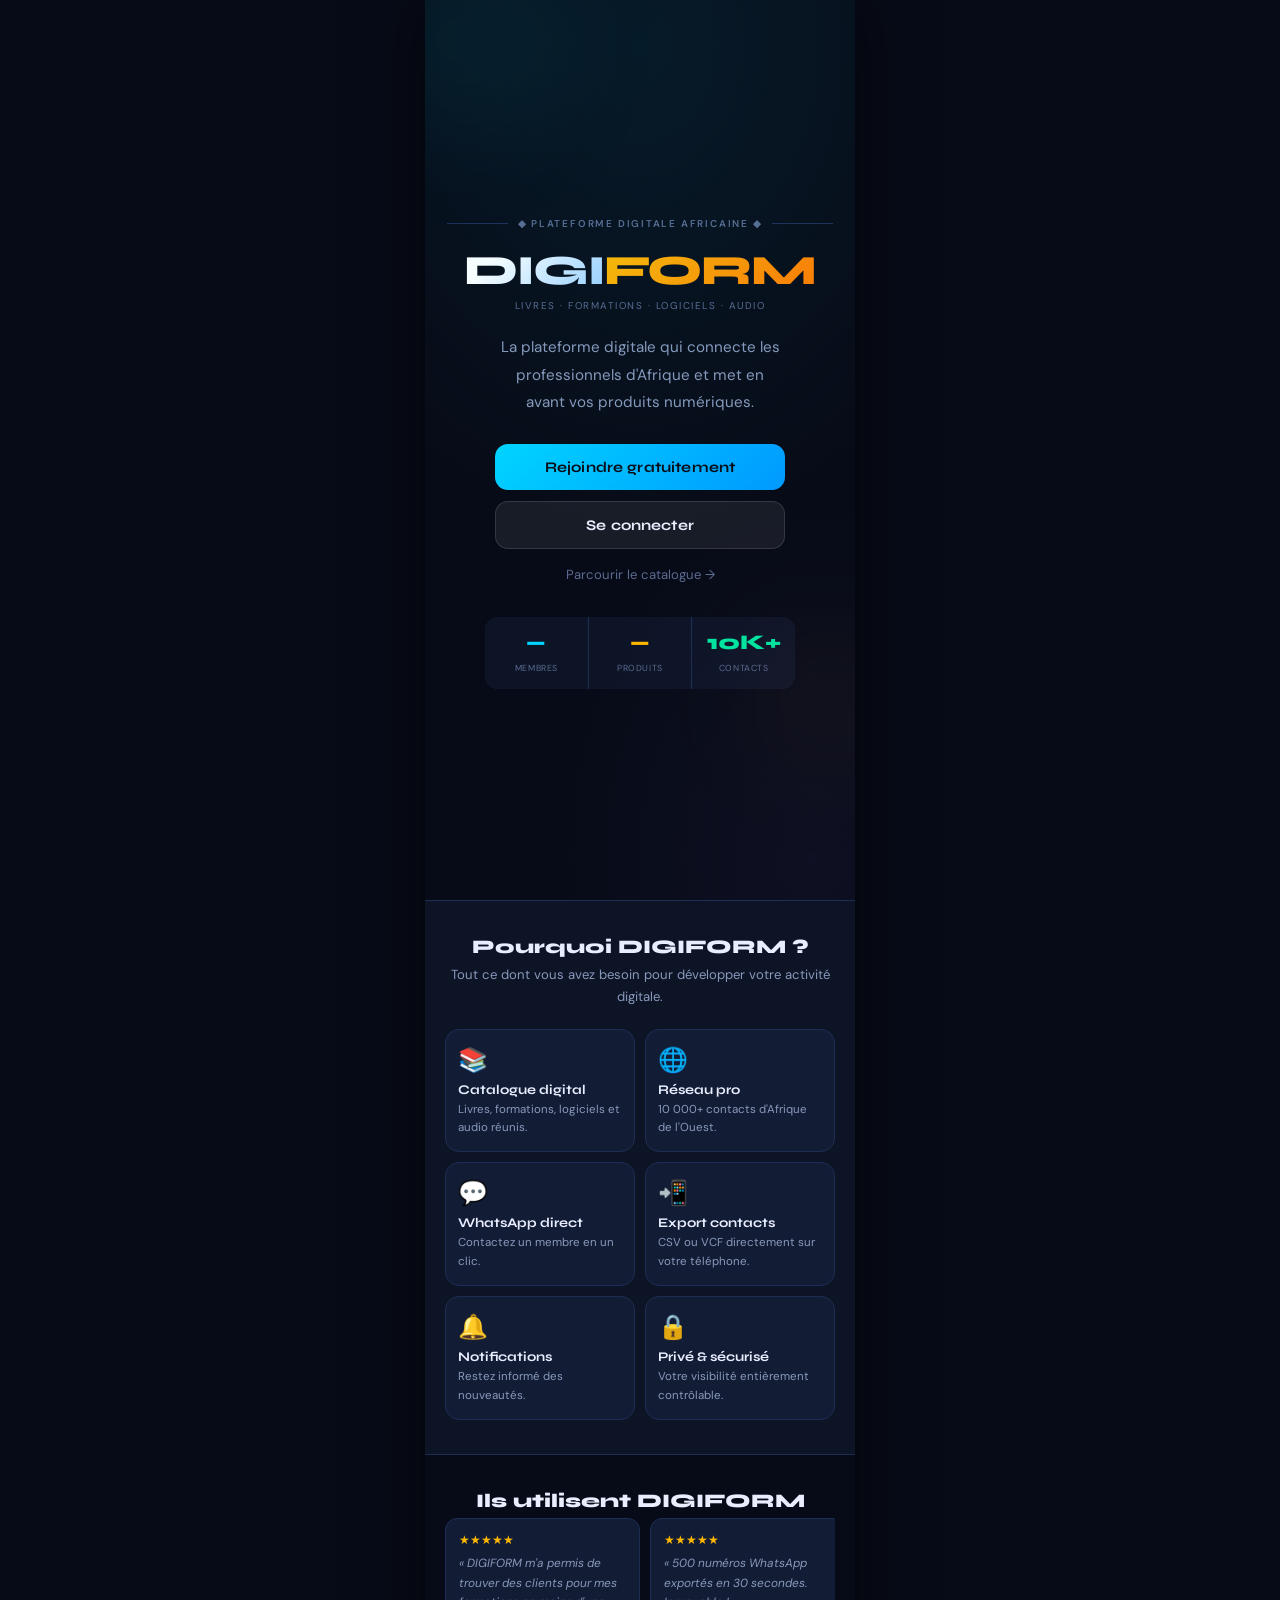
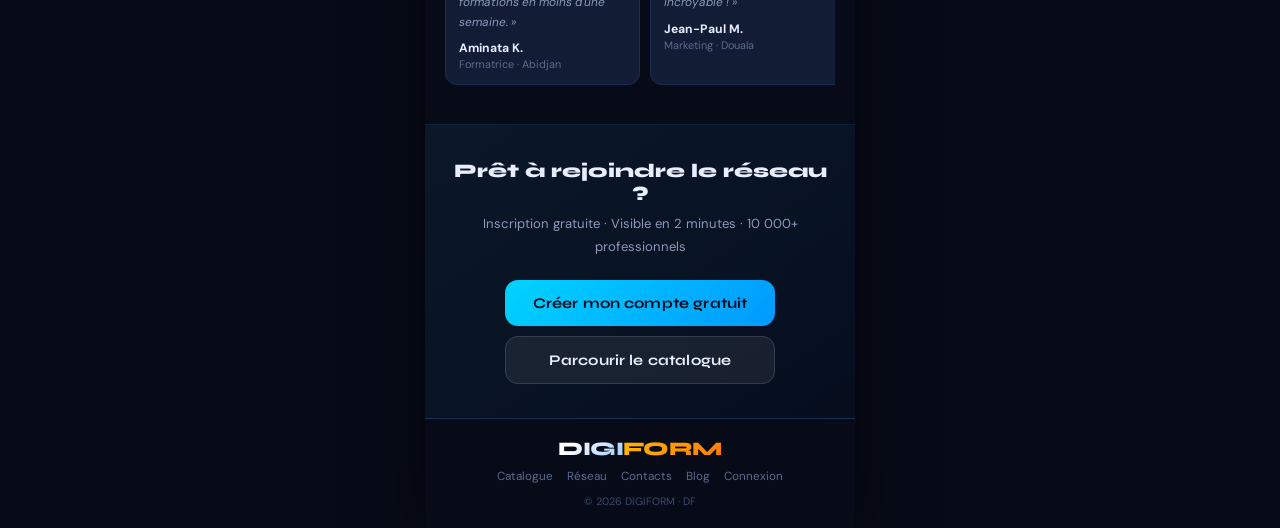
==== index.html @ 3b99fa17 "Update index.html" ====
<!DOCTYPE html>
<html lang="fr">
<head>
<meta charset="UTF-8"/>
<meta name="viewport" content="width=device-width,initial-scale=1,maximum-scale=1,user-scalable=no"/>
<title>DIGIFORM · Plateforme Digitale</title>
<link href="https://fonts.googleapis.com/css2?family=Syne:wght@700;800&family=DM+Sans:wght@400;500;600&display=swap" rel="stylesheet"/>
<style>
*,*::before,*::after{box-sizing:border-box;margin:0;padding:0;}
:root{
  --bg:#070B17;--s1:#0D1426;--s2:#131C35;--s3:#182035;--s4:#1E2D55;
  --cyan:#00D4FF;--c2:#0099FF;--gold:#FFB800;--g2:#FF7A00;
  --green:#00E5A0;--red:#FF5050;
  --tx:#E8EEFF;--t2:#8899BB;--t3:#5B6A90;--t4:#3A4A6E;
}
html{font-size:16px;-webkit-text-size-adjust:100%;}
body{
  background:var(--bg);color:var(--tx);
  font-family:'DM Sans',sans-serif;
  min-height:100vh;overflow-x:hidden;
  max-width:430px;margin:0 auto;
}
@keyframes rise{from{opacity:0;transform:translateY(12px);}to{opacity:1;transform:none;}}
@keyframes float{0%,100%{transform:translateY(0);}50%{transform:translateY(-7px);}}
@keyframes spin{to{transform:rotate(360deg);}}
@keyframes shimmer{from{background-position:-200%;}to{background-position:200%;}}

/* ══ LOGO — approche finale : font-size petit fixe, letter-spacing serré ══ */
.logo-wrap{
  display:flex;align-items:center;gap:0;
  line-height:1;
}
/* Taille qui rentre sur TOUT écran mobile min 320px
   DIGIFORM en Syne 800 à 2.6rem sur 360px = ~42px
   Largeur estimée: 8 chars * 42px * 0.72 = ~242px → rentre dans 320px */
.logo-digi{
  font-family:'Syne',sans-serif;font-weight:800;
  font-size:2.6rem;letter-spacing:-.03em;line-height:1;
  background:linear-gradient(135deg,#fff 20%,#9DCFFF 100%);
  -webkit-background-clip:text;-webkit-text-fill-color:transparent;background-clip:text;
}
.logo-form{
  font-family:'Syne',sans-serif;font-weight:800;
  font-size:2.6rem;letter-spacing:-.03em;line-height:1;
  background:linear-gradient(135deg,var(--gold),var(--g2));
  -webkit-background-clip:text;-webkit-text-fill-color:transparent;background-clip:text;
}
/* Même logo petit pour header */
.logo-sm .logo-digi,.logo-sm .logo-form{font-size:1.35rem;}

/* ══ HERO ══ */
.hero{
  min-height:100vh;
  display:flex;flex-direction:column;
  align-items:center;justify-content:center;
  padding:44px 22px 38px;
  text-align:center;position:relative;overflow:hidden;
}
.hero::before{
  content:'';position:absolute;inset:0;pointer-events:none;
  background:radial-gradient(ellipse 90% 55% at 50% 5%,rgba(0,212,255,.08),transparent),
             radial-gradient(ellipse 60% 40% at 90% 95%,rgba(155,109,255,.05),transparent);
}
.orb{position:absolute;border-radius:50%;filter:blur(55px);pointer-events:none;}

/* TAG */
.hero-tag{
  display:flex;align-items:center;gap:10px;width:100%;
  font-size:.62rem;letter-spacing:.18em;color:var(--t3);font-weight:600;
  text-transform:uppercase;margin-bottom:20px;
}
.hero-tag::before,.hero-tag::after{content:'';flex:1;height:1px;background:var(--s4);}

/* LOGO CONTAINER — contraint pour ne jamais déborder */
.logo-container{
  display:flex;flex-direction:column;align-items:center;
  margin-bottom:8px;
  /* Pas de overflow:hidden ici pour que le gradient text marche */
}

/* SUB */
.logo-sub{
  font-size:.62rem;color:var(--t3);letter-spacing:.15em;
  margin-bottom:22px;text-transform:uppercase;
}

/* DESC */
.hero-desc{
  font-size:.95rem;color:var(--t2);
  line-height:1.8;max-width:290px;margin:0 auto 28px;
}

/* ══ BOUTONS ══ */
.hero-btns{
  display:flex;flex-direction:column;gap:11px;
  width:100%;max-width:290px;
}
.btn{
  display:block;width:100%;
  padding:14px 18px;border-radius:13px;
  font-family:'Syne',sans-serif;font-weight:700;
  font-size:.92rem;letter-spacing:.01em;
  border:none;cursor:pointer;text-decoration:none;
  transition:all .22s;text-align:center;
  overflow:hidden;white-space:nowrap;text-overflow:ellipsis;
}
.btn:hover{transform:translateY(-2px);}
.btn:active{transform:scale(.97);}
.btn-cy{background:linear-gradient(135deg,var(--cyan),var(--c2));color:#070B17;}
.btn-cy:hover{box-shadow:0 8px 24px rgba(0,212,255,.4);}
.btn-ghost{background:rgba(255,255,255,.07);color:var(--tx);border:1px solid rgba(255,255,255,.12);}
.btn-ghost:hover{background:rgba(255,255,255,.12);}
.btn-lnk{
  background:none;border:none;color:var(--t3);
  font-size:.82rem;cursor:pointer;
  font-family:'DM Sans',sans-serif;
  text-decoration:none;display:block;text-align:center;
  padding:6px 0;
}
.btn-lnk:hover{color:var(--cyan);}

/* ══ STATS ══ */
.stats{
  display:grid;grid-template-columns:repeat(3,1fr);
  gap:1px;background:var(--s4);border-radius:14px;overflow:hidden;
  margin-top:28px;width:100%;max-width:310px;
}
.sc{background:var(--s1);padding:13px 6px;text-align:center;}
.sn{font-family:'Syne',sans-serif;font-size:1.3rem;font-weight:800;display:block;}
.sl{font-size:.55rem;color:var(--t3);margin-top:3px;text-transform:uppercase;letter-spacing:.07em;}

/* ══ SECTION ══ */
.section{padding:34px 20px;}
.sec-alt{background:var(--s1);border-top:1px solid var(--s4);border-bottom:1px solid var(--s4);}
.sec-title{
  font-family:'Syne',sans-serif;
  font-size:1.2rem;font-weight:800;
  margin-bottom:6px;text-align:center;
}
.sec-sub{font-size:.82rem;color:var(--t2);text-align:center;line-height:1.7;margin-bottom:20px;}

/* FEATURES */
.feat-grid{display:grid;grid-template-columns:1fr 1fr;gap:10px;}
.feat{background:var(--s2);border:1px solid var(--s4);border-radius:14px;padding:14px 12px;transition:all .22s;}
.feat:hover{border-color:rgba(0,212,255,.22);transform:translateY(-2px);}
.feat-ico{font-size:1.5rem;margin-bottom:7px;display:block;}
.feat-title{font-family:'Syne',sans-serif;font-size:.83rem;font-weight:700;margin-bottom:3px;}
.feat-desc{font-size:.72rem;color:var(--t2);line-height:1.6;}

/* TESTIMONIALS */
.testi-scroll{display:flex;gap:10px;overflow-x:auto;padding-bottom:5px;-webkit-overflow-scrolling:touch;}
.testi-scroll::-webkit-scrollbar{height:0;}
.tcard{flex-shrink:0;width:195px;background:var(--s2);border:1px solid var(--s4);border-radius:12px;padding:13px;}
.tcard-stars{color:var(--gold);font-size:.78rem;margin-bottom:6px;}
.tcard-text{font-size:.74rem;color:var(--t2);line-height:1.65;margin-bottom:8px;font-style:italic;}
.tcard-name{font-size:.76rem;font-weight:700;}
.tcard-job{font-size:.68rem;color:var(--t3);margin-top:1px;}

/* CTA */
.cta-section{padding:34px 20px;text-align:center;background:linear-gradient(145deg,#0A1828,#060E1E);border-top:1px solid rgba(0,212,255,.1);}
.cta-btns{display:flex;flex-direction:column;gap:10px;max-width:270px;margin:0 auto;}

/* FOOTER */
footer{padding:20px;background:var(--bg);border-top:1px solid var(--s4);text-align:center;}
.foot-links{display:flex;gap:14px;justify-content:center;flex-wrap:wrap;margin:10px 0;}
.foot-links a{font-size:.73rem;color:var(--t3);text-decoration:none;}
.foot-links a:hover{color:var(--cyan);}
.foot-copy{font-size:.67rem;color:var(--t4);}

@media(min-width:430px){body{box-shadow:0 0 60px rgba(0,0,0,.6);}}
</style>
</head>
<body>

<section class="hero">
  <div class="orb" style="width:200px;height:200px;background:rgba(0,212,255,.06);top:-60px;left:-60px;animation:float 5s ease-in-out infinite;"></div>
  <div class="orb" style="width:150px;height:150px;background:rgba(255,184,0,.04);bottom:120px;right:-50px;animation:float 6.5s ease-in-out infinite;animation-delay:1.2s;"></div>

  <div class="hero-tag">&#9670; Plateforme Digitale Africaine &#9670;</div>

  <!-- LOGO : taille fixe 2.6rem = safe sur tout mobile -->
  <div class="logo-container">
    <div class="logo-wrap">
      <span class="logo-digi">DIGI</span><span class="logo-form">FORM</span>
    </div>
  </div>
  <div class="logo-sub">Livres &middot; Formations &middot; Logiciels &middot; Audio</div>

  <p class="hero-desc">La plateforme digitale qui connecte les professionnels d'Afrique et met en avant vos produits num&eacute;riques.</p>

  <div class="hero-btns" id="hero-btns">
    <!-- filled by JS -->
  </div>

  <div class="stats">
    <div class="sc"><span class="sn" id="sm" style="color:var(--cyan);">—</span><span class="sl">Membres</span></div>
    <div class="sc"><span class="sn" id="sp" style="color:var(--gold);">—</span><span class="sl">Produits</span></div>
    <div class="sc"><span class="sn" style="color:var(--green);">10K+</span><span class="sl">Contacts</span></div>
  </div>
</section>

<!-- FEATURES -->
<section class="section sec-alt">
  <div class="sec-title">Pourquoi DIGIFORM ?</div>
  <div class="sec-sub">Tout ce dont vous avez besoin pour d&eacute;velopper votre activit&eacute; digitale.</div>
  <div class="feat-grid">
    <div class="feat"><span class="feat-ico">&#128218;</span><div class="feat-title">Catalogue digital</div><div class="feat-desc">Livres, formations, logiciels et audio r&eacute;unis.</div></div>
    <div class="feat"><span class="feat-ico">&#127760;</span><div class="feat-title">R&eacute;seau pro</div><div class="feat-desc">10 000+ contacts d'Afrique de l'Ouest.</div></div>
    <div class="feat"><span class="feat-ico">&#128172;</span><div class="feat-title">WhatsApp direct</div><div class="feat-desc">Contactez un membre en un clic.</div></div>
    <div class="feat"><span class="feat-ico">&#128242;</span><div class="feat-title">Export contacts</div><div class="feat-desc">CSV ou VCF directement sur votre t&eacute;l&eacute;phone.</div></div>
    <div class="feat"><span class="feat-ico">&#128276;</span><div class="feat-title">Notifications</div><div class="feat-desc">Restez inform&eacute; des nouveaut&eacute;s.</div></div>
    <div class="feat"><span class="feat-ico">&#128274;</span><div class="feat-title">Priv&eacute; &amp; s&eacute;curis&eacute;</div><div class="feat-desc">Votre visibilit&eacute; enti&egrave;rement contr&ocirc;lable.</div></div>
  </div>
</section>

<!-- TESTIMONIALS -->
<section class="section">
  <div class="sec-title">Ils utilisent DIGIFORM</div>
  <div class="testi-scroll">
    <div class="tcard"><div class="tcard-stars">&#9733;&#9733;&#9733;&#9733;&#9733;</div><div class="tcard-text">&#171;&nbsp;DIGIFORM m'a permis de trouver des clients pour mes formations en moins d'une semaine.&nbsp;&#187;</div><div class="tcard-name">Aminata K.</div><div class="tcard-job">Formatrice &middot; Abidjan</div></div>
    <div class="tcard"><div class="tcard-stars">&#9733;&#9733;&#9733;&#9733;&#9733;</div><div class="tcard-text">&#171;&nbsp;500 num&eacute;ros WhatsApp export&eacute;s en 30 secondes. Incroyable !&nbsp;&#187;</div><div class="tcard-name">Jean-Paul M.</div><div class="tcard-job">Marketing &middot; Douala</div></div>
    <div class="tcard"><div class="tcard-stars">&#9733;&#9733;&#9733;&#9733;&#9734;</div><div class="tcard-text">&#171;&nbsp;Interface propre et rapide. Le catalogue de livres est excellent.&nbsp;&#187;</div><div class="tcard-name">Fatou D.</div><div class="tcard-job">Entrepreneuriat &middot; Dakar</div></div>
    <div class="tcard"><div class="tcard-stars">&#9733;&#9733;&#9733;&#9733;&#9733;</div><div class="tcard-text">&#171;&nbsp;J'ai vendu mon logiciel &agrave; 3 clients gr&acirc;ce aux membres du r&eacute;seau.&nbsp;&#187;</div><div class="tcard-name">Kofi A.</div><div class="tcard-job">D&eacute;veloppeur &middot; Cotonou</div></div>
  </div>
</section>

<!-- CTA -->
<section class="cta-section">
  <div class="sec-title" style="margin-bottom:8px;">Pr&ecirc;t &agrave; rejoindre le r&eacute;seau ?</div>
  <p style="font-size:.82rem;color:var(--t2);margin-bottom:22px;line-height:1.7;">Inscription gratuite &middot; Visible en 2 minutes &middot; 10 000+ professionnels</p>
  <div class="cta-btns">
    <a href="auth.html?mode=register" class="btn btn-cy">Cr&eacute;er mon compte gratuit</a>
    <a href="dashboard.html" class="btn btn-ghost">Parcourir le catalogue</a>
  </div>
</section>

<!-- FOOTER -->
<footer>
  <div class="logo-wrap" style="justify-content:center;margin-bottom:4px;">
    <span class="logo-digi" style="font-size:1.2rem;">DIGI</span><span class="logo-form" style="font-size:1.2rem;">FORM</span>
  </div>
  <div class="foot-links">
    <a href="dashboard.html">Catalogue</a>
    <a href="network.html">R&eacute;seau</a>
    <a href="contacts.html">Contacts</a>
    <a href="blog.html">Blog</a>
    <a href="auth.html">Connexion</a>
  </div>
  <div class="foot-copy">&copy; 2026 DIGIFORM &middot; DF</div>
</footer>

<script>
const SB='https://rxhjuetoxyjrairroycb.supabase.co';
const ANON='eyJhbGciOiJIUzI1NiIsInR5cCI6IkpXVCJ9.eyJpc3MiOiJzdXBhYmFzZSIsInJlZiI6InJ4aGp1ZXRveHlqcmFpcnJveWNiIiwicm9sZSI6ImFub24iLCJpYXQiOjE3NzYwOTkxMjksImV4cCI6MjA5MTY3NTEyOX0.FTk6DNeI2FSsY6Eg1mKC64lj1-aS9fzTyzTlQbuGn-Q';
function getSess(){try{return JSON.parse(localStorage.getItem('dg_sess')||'null');}catch{return null;}}
const sess=getSess();
const el=document.getElementById('hero-btns');
if(sess){
  el.innerHTML=`<a href="dashboard.html" class="btn btn-cy">Acc&eacute;der &agrave; mon espace</a><a href="network.html" class="btn btn-ghost">Voir le r&eacute;seau</a>`;
}else{
  el.innerHTML=`<a href="auth.html?mode=register" class="btn btn-cy">Rejoindre gratuitement</a><a href="auth.html?mode=login" class="btn btn-ghost">Se connecter</a><a href="dashboard.html" class="btn-lnk">Parcourir le catalogue &#8594;</a>`;
}
async function loadStats(){
  try{
    const h={apikey:ANON,Authorization:`Bearer ${ANON}`};
    const [r1,r2]=await Promise.all([fetch(`${SB}/rest/v1/profiles?select=id`,{headers:h}),fetch(`${SB}/rest/v1/products?select=id`,{headers:h})]);
    const m=await r1.json(),p=await r2.json();
    if(Array.isArray(m))document.getElementById('sm').textContent=m.length?m.length+'+':'0';
    if(Array.isArray(p))document.getElementById('sp').textContent=p.length?p.length+'+':'0';
  }catch{}
}
loadStats();
</script>
</body>
</html>
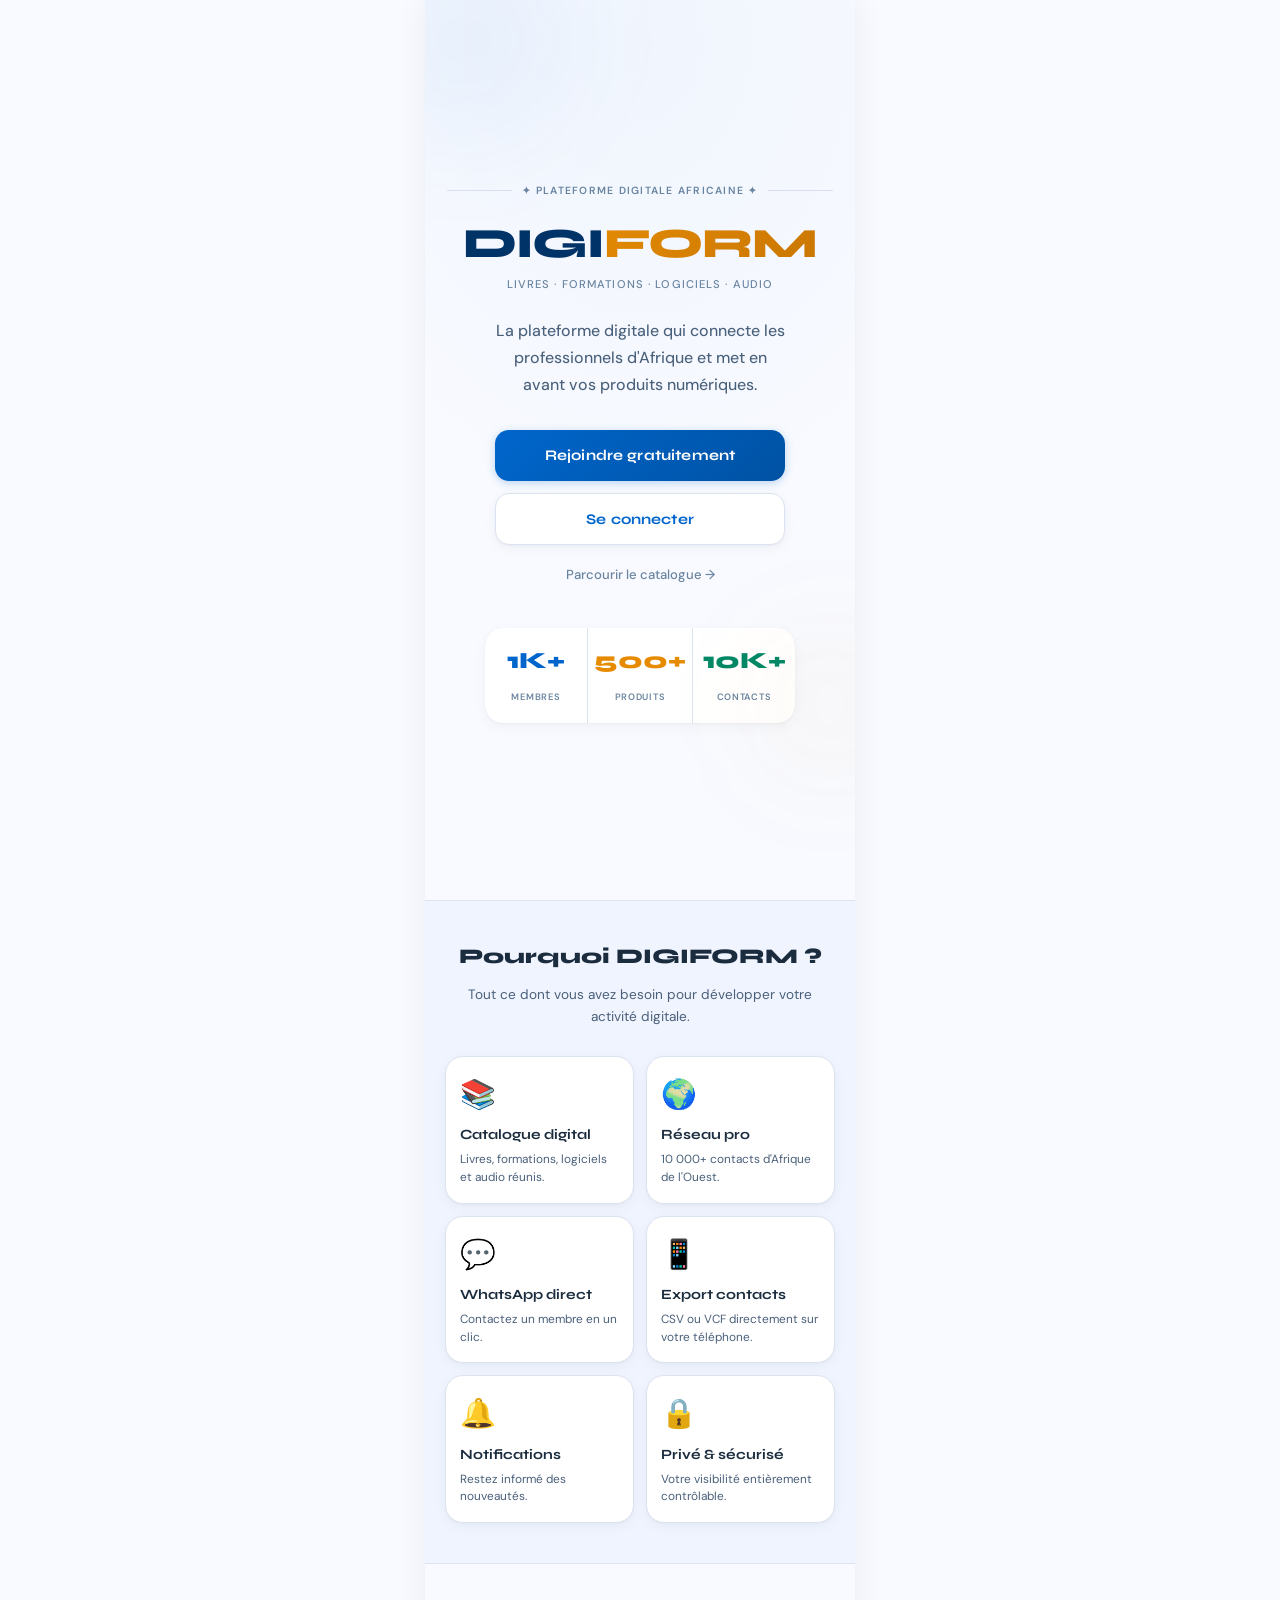
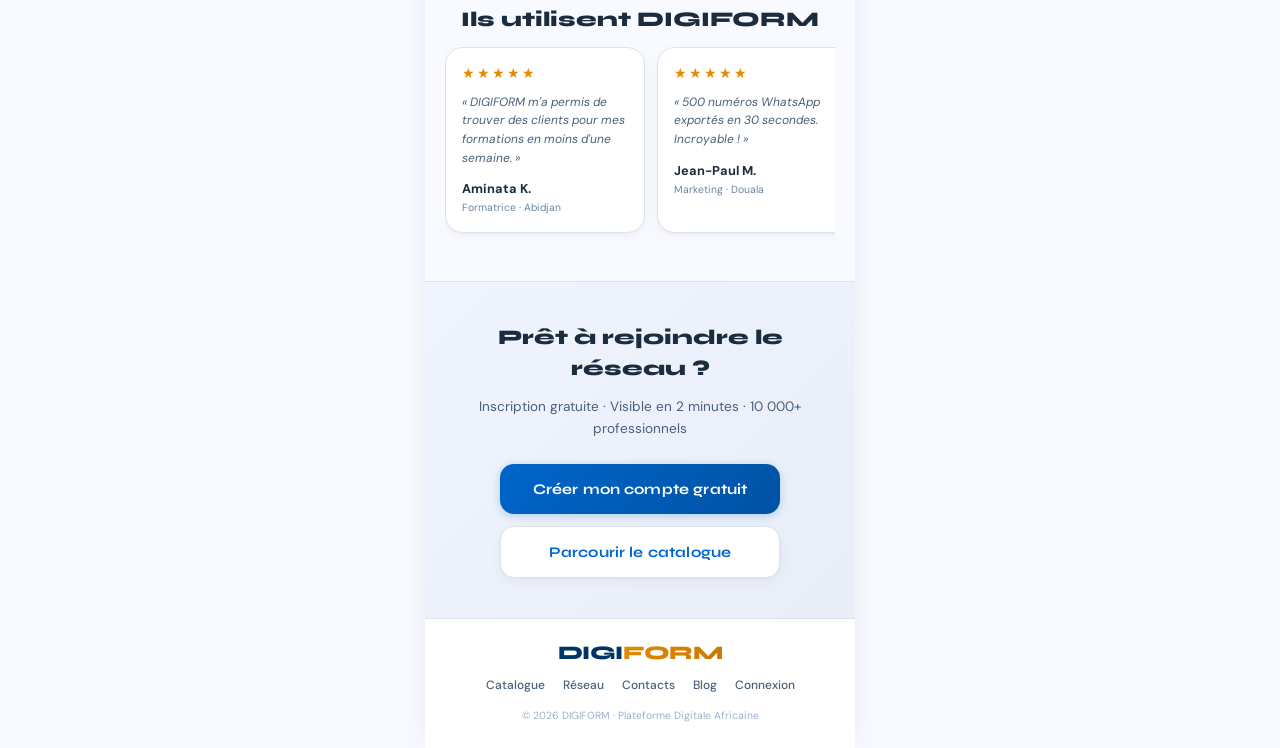
==== commit a4d545b3: "Update index.html" ====
--- a/index.html
+++ b/index.html
@@ -3,213 +3,474 @@
 <head>
 <meta charset="UTF-8"/>
 <meta name="viewport" content="width=device-width,initial-scale=1,maximum-scale=1,user-scalable=no"/>
-<title>DIGIFORM · Plateforme Digitale</title>
+<title>DIGIFORM · Plateforme Digitale Africaine</title>
 <link href="https://fonts.googleapis.com/css2?family=Syne:wght@700;800&family=DM+Sans:wght@400;500;600&display=swap" rel="stylesheet"/>
 <style>
 *,*::before,*::after{box-sizing:border-box;margin:0;padding:0;}
+
+/* ========== THEME CLAIR PROFESSIONNEL ========== */
 :root{
-  --bg:#070B17;--s1:#0D1426;--s2:#131C35;--s3:#182035;--s4:#1E2D55;
-  --cyan:#00D4FF;--c2:#0099FF;--gold:#FFB800;--g2:#FF7A00;
-  --green:#00E5A0;--red:#FF5050;
-  --tx:#E8EEFF;--t2:#8899BB;--t3:#5B6A90;--t4:#3A4A6E;
-}
+  --bg:#F8FAFF;
+  --surface:#FFFFFF;
+  --surface2:#F0F4FE;
+  --surface3:#E8EDF8;
+  --border:#DCE3F0;
+  --cyan:#0066CC;
+  --c2:#0052A3;
+  --gold:#E68A00;
+  --g2:#CC7700;
+  --green:#008866;
+  --red:#D93838;
+  --tx:#1A2C3E;
+  --t2:#4A607A;
+  --t3:#6B85A0;
+  --t4:#9AB0C8;
+  --shadow:0 4px 14px rgba(0,0,0,0.04),0 1px 3px rgba(0,0,0,0.03);
+  --shadow-hover:0 12px 24px rgba(0,0,0,0.08);
+}
+
 html{font-size:16px;-webkit-text-size-adjust:100%;}
 body{
-  background:var(--bg);color:var(--tx);
+  background:var(--bg);
+  color:var(--tx);
   font-family:'DM Sans',sans-serif;
-  min-height:100vh;overflow-x:hidden;
-  max-width:430px;margin:0 auto;
-}
+  min-height:100vh;
+  overflow-x:hidden;
+  max-width:430px;
+  margin:0 auto;
+  line-height:1.5;
+}
+
 @keyframes rise{from{opacity:0;transform:translateY(12px);}to{opacity:1;transform:none;}}
 @keyframes float{0%,100%{transform:translateY(0);}50%{transform:translateY(-7px);}}
 @keyframes spin{to{transform:rotate(360deg);}}
 @keyframes shimmer{from{background-position:-200%;}to{background-position:200%;}}
 
-/* ══ LOGO — approche finale : font-size petit fixe, letter-spacing serré ══ */
+/* ========== LOGO ========== */
 .logo-wrap{
-  display:flex;align-items:center;gap:0;
+  display:flex;
+  align-items:center;
+  gap:0;
   line-height:1;
 }
-/* Taille qui rentre sur TOUT écran mobile min 320px
-   DIGIFORM en Syne 800 à 2.6rem sur 360px = ~42px
-   Largeur estimée: 8 chars * 42px * 0.72 = ~242px → rentre dans 320px */
 .logo-digi{
-  font-family:'Syne',sans-serif;font-weight:800;
-  font-size:2.6rem;letter-spacing:-.03em;line-height:1;
-  background:linear-gradient(135deg,#fff 20%,#9DCFFF 100%);
-  -webkit-background-clip:text;-webkit-text-fill-color:transparent;background-clip:text;
+  font-family:'Syne',sans-serif;
+  font-weight:800;
+  font-size:2.6rem;
+  letter-spacing:-0.02em;
+  line-height:1;
+  color:#003366;
 }
 .logo-form{
-  font-family:'Syne',sans-serif;font-weight:800;
-  font-size:2.6rem;letter-spacing:-.03em;line-height:1;
+  font-family:'Syne',sans-serif;
+  font-weight:800;
+  font-size:2.6rem;
+  letter-spacing:-0.02em;
+  line-height:1;
   background:linear-gradient(135deg,var(--gold),var(--g2));
-  -webkit-background-clip:text;-webkit-text-fill-color:transparent;background-clip:text;
-}
-/* Même logo petit pour header */
+  -webkit-background-clip:text;
+  background-clip:text;
+  -webkit-text-fill-color:transparent;
+}
 .logo-sm .logo-digi,.logo-sm .logo-form{font-size:1.35rem;}
 
-/* ══ HERO ══ */
+/* ========== HERO ========== */
 .hero{
   min-height:100vh;
-  display:flex;flex-direction:column;
-  align-items:center;justify-content:center;
+  display:flex;
+  flex-direction:column;
+  align-items:center;
+  justify-content:center;
   padding:44px 22px 38px;
-  text-align:center;position:relative;overflow:hidden;
+  text-align:center;
+  position:relative;
+  overflow:hidden;
 }
 .hero::before{
-  content:'';position:absolute;inset:0;pointer-events:none;
-  background:radial-gradient(ellipse 90% 55% at 50% 5%,rgba(0,212,255,.08),transparent),
-             radial-gradient(ellipse 60% 40% at 90% 95%,rgba(155,109,255,.05),transparent);
-}
-.orb{position:absolute;border-radius:50%;filter:blur(55px);pointer-events:none;}
+  content:'';
+  position:absolute;
+  inset:0;
+  pointer-events:none;
+  background:radial-gradient(ellipse 90% 55% at 50% 5%,rgba(0,102,204,0.03),transparent);
+}
+.orb{
+  position:absolute;
+  border-radius:50%;
+  filter:blur(55px);
+  pointer-events:none;
+}
 
 /* TAG */
 .hero-tag{
-  display:flex;align-items:center;gap:10px;width:100%;
-  font-size:.62rem;letter-spacing:.18em;color:var(--t3);font-weight:600;
-  text-transform:uppercase;margin-bottom:20px;
-}
-.hero-tag::before,.hero-tag::after{content:'';flex:1;height:1px;background:var(--s4);}
-
-/* LOGO CONTAINER — contraint pour ne jamais déborder */
+  display:flex;
+  align-items:center;
+  gap:10px;
+  width:100%;
+  font-size:0.65rem;
+  letter-spacing:0.12em;
+  color:var(--t3);
+  font-weight:600;
+  text-transform:uppercase;
+  margin-bottom:24px;
+}
+.hero-tag::before,
+.hero-tag::after{
+  content:'';
+  flex:1;
+  height:1px;
+  background:var(--border);
+}
+
+/* LOGO CONTAINER */
 .logo-container{
-  display:flex;flex-direction:column;align-items:center;
-  margin-bottom:8px;
-  /* Pas de overflow:hidden ici pour que le gradient text marche */
+  display:flex;
+  flex-direction:column;
+  align-items:center;
+  margin-bottom:12px;
 }
 
 /* SUB */
 .logo-sub{
-  font-size:.62rem;color:var(--t3);letter-spacing:.15em;
-  margin-bottom:22px;text-transform:uppercase;
-}
-
-/* DESC */
+  font-size:0.7rem;
+  color:var(--t3);
+  letter-spacing:0.1em;
+  margin-bottom:24px;
+  text-transform:uppercase;
+  font-weight:500;
+}
+
+/* DESCRIPTION */
 .hero-desc{
-  font-size:.95rem;color:var(--t2);
-  line-height:1.8;max-width:290px;margin:0 auto 28px;
-}
-
-/* ══ BOUTONS ══ */
+  font-size:1rem;
+  color:var(--t2);
+  line-height:1.7;
+  max-width:290px;
+  margin:0 auto 32px;
+  font-weight:450;
+}
+
+/* ========== BOUTONS ========== */
 .hero-btns{
-  display:flex;flex-direction:column;gap:11px;
-  width:100%;max-width:290px;
+  display:flex;
+  flex-direction:column;
+  gap:12px;
+  width:100%;
+  max-width:290px;
 }
 .btn{
-  display:block;width:100%;
-  padding:14px 18px;border-radius:13px;
-  font-family:'Syne',sans-serif;font-weight:700;
-  font-size:.92rem;letter-spacing:.01em;
-  border:none;cursor:pointer;text-decoration:none;
-  transition:all .22s;text-align:center;
-  overflow:hidden;white-space:nowrap;text-overflow:ellipsis;
-}
-.btn:hover{transform:translateY(-2px);}
-.btn:active{transform:scale(.97);}
-.btn-cy{background:linear-gradient(135deg,var(--cyan),var(--c2));color:#070B17;}
-.btn-cy:hover{box-shadow:0 8px 24px rgba(0,212,255,.4);}
-.btn-ghost{background:rgba(255,255,255,.07);color:var(--tx);border:1px solid rgba(255,255,255,.12);}
-.btn-ghost:hover{background:rgba(255,255,255,.12);}
+  display:block;
+  width:100%;
+  padding:14px 18px;
+  border-radius:14px;
+  font-family:'Syne',sans-serif;
+  font-weight:700;
+  font-size:0.92rem;
+  letter-spacing:0.01em;
+  border:none;
+  cursor:pointer;
+  text-decoration:none;
+  transition:all 0.2s ease;
+  text-align:center;
+  white-space:nowrap;
+  text-overflow:ellipsis;
+  overflow:hidden;
+}
+.btn:hover{transform:translateY(-2px);box-shadow:var(--shadow-hover);}
+.btn:active{transform:scale(0.97);}
+.btn-cy{
+  background:linear-gradient(135deg,var(--cyan),var(--c2));
+  color:white;
+  box-shadow:0 2px 8px rgba(0,102,204,0.25);
+}
+.btn-cy:hover{box-shadow:0 8px 20px rgba(0,102,204,0.35);}
+.btn-ghost{
+  background:var(--surface);
+  color:var(--cyan);
+  border:1.5px solid var(--border);
+  box-shadow:var(--shadow);
+}
+.btn-ghost:hover{
+  background:var(--surface2);
+  border-color:var(--cyan);
+  color:var(--c2);
+}
 .btn-lnk{
-  background:none;border:none;color:var(--t3);
-  font-size:.82rem;cursor:pointer;
+  background:none;
+  border:none;
+  color:var(--t3);
+  font-size:0.82rem;
+  cursor:pointer;
   font-family:'DM Sans',sans-serif;
-  text-decoration:none;display:block;text-align:center;
-  padding:6px 0;
+  text-decoration:none;
+  display:block;
+  text-align:center;
+  padding:8px 0;
+  font-weight:500;
 }
 .btn-lnk:hover{color:var(--cyan);}
 
-/* ══ STATS ══ */
+/* ========== STATS ========== */
 .stats{
-  display:grid;grid-template-columns:repeat(3,1fr);
-  gap:1px;background:var(--s4);border-radius:14px;overflow:hidden;
-  margin-top:28px;width:100%;max-width:310px;
-}
-.sc{background:var(--s1);padding:13px 6px;text-align:center;}
-.sn{font-family:'Syne',sans-serif;font-size:1.3rem;font-weight:800;display:block;}
-.sl{font-size:.55rem;color:var(--t3);margin-top:3px;text-transform:uppercase;letter-spacing:.07em;}
-
-/* ══ SECTION ══ */
-.section{padding:34px 20px;}
-.sec-alt{background:var(--s1);border-top:1px solid var(--s4);border-bottom:1px solid var(--s4);}
+  display:grid;
+  grid-template-columns:repeat(3,1fr);
+  gap:1px;
+  background:var(--border);
+  border-radius:18px;
+  overflow:hidden;
+  margin-top:36px;
+  width:100%;
+  max-width:310px;
+  box-shadow:var(--shadow);
+}
+.sc{
+  background:var(--surface);
+  padding:16px 6px;
+  text-align:center;
+}
+.sn{
+  font-family:'Syne',sans-serif;
+  font-size:1.45rem;
+  font-weight:800;
+  display:block;
+  margin-bottom:4px;
+}
+.sl{
+  font-size:0.58rem;
+  color:var(--t3);
+  text-transform:uppercase;
+  letter-spacing:0.08em;
+  font-weight:600;
+}
+
+/* ========== SECTIONS ========== */
+.section{
+  padding:40px 20px;
+}
+.sec-alt{
+  background:var(--surface2);
+  border-top:1px solid var(--border);
+  border-bottom:1px solid var(--border);
+}
 .sec-title{
   font-family:'Syne',sans-serif;
-  font-size:1.2rem;font-weight:800;
-  margin-bottom:6px;text-align:center;
-}
-.sec-sub{font-size:.82rem;color:var(--t2);text-align:center;line-height:1.7;margin-bottom:20px;}
-
-/* FEATURES */
-.feat-grid{display:grid;grid-template-columns:1fr 1fr;gap:10px;}
-.feat{background:var(--s2);border:1px solid var(--s4);border-radius:14px;padding:14px 12px;transition:all .22s;}
-.feat:hover{border-color:rgba(0,212,255,.22);transform:translateY(-2px);}
-.feat-ico{font-size:1.5rem;margin-bottom:7px;display:block;}
-.feat-title{font-family:'Syne',sans-serif;font-size:.83rem;font-weight:700;margin-bottom:3px;}
-.feat-desc{font-size:.72rem;color:var(--t2);line-height:1.6;}
-
-/* TESTIMONIALS */
-.testi-scroll{display:flex;gap:10px;overflow-x:auto;padding-bottom:5px;-webkit-overflow-scrolling:touch;}
-.testi-scroll::-webkit-scrollbar{height:0;}
-.tcard{flex-shrink:0;width:195px;background:var(--s2);border:1px solid var(--s4);border-radius:12px;padding:13px;}
-.tcard-stars{color:var(--gold);font-size:.78rem;margin-bottom:6px;}
-.tcard-text{font-size:.74rem;color:var(--t2);line-height:1.65;margin-bottom:8px;font-style:italic;}
-.tcard-name{font-size:.76rem;font-weight:700;}
-.tcard-job{font-size:.68rem;color:var(--t3);margin-top:1px;}
-
-/* CTA */
-.cta-section{padding:34px 20px;text-align:center;background:linear-gradient(145deg,#0A1828,#060E1E);border-top:1px solid rgba(0,212,255,.1);}
-.cta-btns{display:flex;flex-direction:column;gap:10px;max-width:270px;margin:0 auto;}
-
-/* FOOTER */
-footer{padding:20px;background:var(--bg);border-top:1px solid var(--s4);text-align:center;}
-.foot-links{display:flex;gap:14px;justify-content:center;flex-wrap:wrap;margin:10px 0;}
-.foot-links a{font-size:.73rem;color:var(--t3);text-decoration:none;}
-.foot-links a:hover{color:var(--cyan);}
-.foot-copy{font-size:.67rem;color:var(--t4);}
-
-@media(min-width:430px){body{box-shadow:0 0 60px rgba(0,0,0,.6);}}
+  font-size:1.3rem;
+  font-weight:800;
+  margin-bottom:12px;
+  text-align:center;
+  color:var(--tx);
+}
+.sec-sub{
+  font-size:0.85rem;
+  color:var(--t2);
+  text-align:center;
+  line-height:1.6;
+  margin-bottom:28px;
+}
+
+/* ========== FEATURES ========== */
+.feat-grid{
+  display:grid;
+  grid-template-columns:1fr 1fr;
+  gap:12px;
+}
+.feat{
+  background:var(--surface);
+  border:1px solid var(--border);
+  border-radius:18px;
+  padding:16px 14px;
+  transition:all 0.2s ease;
+  box-shadow:var(--shadow);
+}
+.feat:hover{
+  border-color:var(--cyan);
+  transform:translateY(-3px);
+  box-shadow:var(--shadow-hover);
+}
+.feat-ico{
+  font-size:1.8rem;
+  margin-bottom:8px;
+  display:block;
+}
+.feat-title{
+  font-family:'Syne',sans-serif;
+  font-size:0.88rem;
+  font-weight:700;
+  margin-bottom:6px;
+  color:var(--tx);
+}
+.feat-desc{
+  font-size:0.74rem;
+  color:var(--t2);
+  line-height:1.5;
+}
+
+/* ========== TESTIMONIALS ========== */
+.testi-scroll{
+  display:flex;
+  gap:12px;
+  overflow-x:auto;
+  padding-bottom:8px;
+  -webkit-overflow-scrolling:touch;
+  scrollbar-width:thin;
+}
+.testi-scroll::-webkit-scrollbar{
+  height:4px;
+}
+.testi-scroll::-webkit-scrollbar-track{
+  background:var(--border);
+  border-radius:10px;
+}
+.testi-scroll::-webkit-scrollbar-thumb{
+  background:var(--t4);
+  border-radius:10px;
+}
+.tcard{
+  flex-shrink:0;
+  width:200px;
+  background:var(--surface);
+  border:1px solid var(--border);
+  border-radius:18px;
+  padding:16px;
+  box-shadow:var(--shadow);
+  transition:all 0.2s;
+}
+.tcard:hover{
+  transform:translateY(-2px);
+  box-shadow:var(--shadow-hover);
+}
+.tcard-stars{
+  color:var(--gold);
+  font-size:0.85rem;
+  margin-bottom:8px;
+  letter-spacing:2px;
+}
+.tcard-text{
+  font-size:0.75rem;
+  color:var(--t2);
+  line-height:1.55;
+  margin-bottom:12px;
+  font-style:italic;
+}
+.tcard-name{
+  font-size:0.8rem;
+  font-weight:700;
+  color:var(--tx);
+}
+.tcard-job{
+  font-size:0.65rem;
+  color:var(--t3);
+  margin-top:2px;
+}
+
+/* ========== CTA SECTION ========== */
+.cta-section{
+  padding:40px 20px;
+  text-align:center;
+  background:linear-gradient(135deg, #F0F4FE, #E8EDF8);
+  border-top:1px solid var(--border);
+}
+.cta-btns{
+  display:flex;
+  flex-direction:column;
+  gap:12px;
+  max-width:280px;
+  margin:0 auto;
+}
+
+/* ========== FOOTER ========== */
+footer{
+  padding:24px 20px;
+  background:var(--surface);
+  border-top:1px solid var(--border);
+  text-align:center;
+}
+.foot-links{
+  display:flex;
+  gap:18px;
+  justify-content:center;
+  flex-wrap:wrap;
+  margin:14px 0;
+}
+.foot-links a{
+  font-size:0.75rem;
+  color:var(--t2);
+  text-decoration:none;
+  font-weight:500;
+  transition:color 0.2s;
+}
+.foot-links a:hover{
+  color:var(--cyan);
+}
+.foot-copy{
+  font-size:0.65rem;
+  color:var(--t4);
+}
+
+/* Responsive */
+@media(min-width:430px){
+  body{
+    box-shadow:0 0 30px rgba(0,0,0,0.06);
+  }
+}
+
+/* Ajustements pour très petits écrans (320px) */
+@media(max-width:360px){
+  .logo-digi, .logo-form{
+    font-size:2.2rem;
+  }
+  .hero-desc{
+    font-size:0.92rem;
+  }
+  .btn{
+    font-size:0.85rem;
+    padding:12px 16px;
+  }
+  .sec-title{
+    font-size:1.2rem;
+  }
+  .feat-title{
+    font-size:0.82rem;
+  }
+}
 </style>
 </head>
 <body>
 
 <section class="hero">
-  <div class="orb" style="width:200px;height:200px;background:rgba(0,212,255,.06);top:-60px;left:-60px;animation:float 5s ease-in-out infinite;"></div>
-  <div class="orb" style="width:150px;height:150px;background:rgba(255,184,0,.04);bottom:120px;right:-50px;animation:float 6.5s ease-in-out infinite;animation-delay:1.2s;"></div>
-
-  <div class="hero-tag">&#9670; Plateforme Digitale Africaine &#9670;</div>
-
-  <!-- LOGO : taille fixe 2.6rem = safe sur tout mobile -->
+  <div class="orb" style="width:200px;height:200px;background:rgba(0,102,204,0.05);top:-60px;left:-60px;animation:float 5s ease-in-out infinite;"></div>
+  <div class="orb" style="width:150px;height:150px;background:rgba(230,138,0,0.04);bottom:120px;right:-50px;animation:float 6.5s ease-in-out infinite;animation-delay:1.2s;"></div>
+
+  <div class="hero-tag">✦ PLATEFORME DIGITALE AFRICAINE ✦</div>
+
   <div class="logo-container">
     <div class="logo-wrap">
       <span class="logo-digi">DIGI</span><span class="logo-form">FORM</span>
     </div>
   </div>
-  <div class="logo-sub">Livres &middot; Formations &middot; Logiciels &middot; Audio</div>
-
-  <p class="hero-desc">La plateforme digitale qui connecte les professionnels d'Afrique et met en avant vos produits num&eacute;riques.</p>
-
-  <div class="hero-btns" id="hero-btns">
-    <!-- filled by JS -->
-  </div>
+  <div class="logo-sub">LIVRES · FORMATIONS · LOGICIELS · AUDIO</div>
+
+  <p class="hero-desc">La plateforme digitale qui connecte les professionnels d'Afrique et met en avant vos produits numériques.</p>
+
+  <div class="hero-btns" id="hero-btns"></div>
 
   <div class="stats">
-    <div class="sc"><span class="sn" id="sm" style="color:var(--cyan);">—</span><span class="sl">Membres</span></div>
-    <div class="sc"><span class="sn" id="sp" style="color:var(--gold);">—</span><span class="sl">Produits</span></div>
-    <div class="sc"><span class="sn" style="color:var(--green);">10K+</span><span class="sl">Contacts</span></div>
+    <div class="sc"><span class="sn" id="sm" style="color:var(--cyan);">—</span><span class="sl">MEMBRES</span></div>
+    <div class="sc"><span class="sn" id="sp" style="color:var(--gold);">—</span><span class="sl">PRODUITS</span></div>
+    <div class="sc"><span class="sn" style="color:var(--green);">10K+</span><span class="sl">CONTACTS</span></div>
   </div>
 </section>
 
 <!-- FEATURES -->
 <section class="section sec-alt">
   <div class="sec-title">Pourquoi DIGIFORM ?</div>
-  <div class="sec-sub">Tout ce dont vous avez besoin pour d&eacute;velopper votre activit&eacute; digitale.</div>
+  <div class="sec-sub">Tout ce dont vous avez besoin pour développer votre activité digitale.</div>
   <div class="feat-grid">
-    <div class="feat"><span class="feat-ico">&#128218;</span><div class="feat-title">Catalogue digital</div><div class="feat-desc">Livres, formations, logiciels et audio r&eacute;unis.</div></div>
-    <div class="feat"><span class="feat-ico">&#127760;</span><div class="feat-title">R&eacute;seau pro</div><div class="feat-desc">10 000+ contacts d'Afrique de l'Ouest.</div></div>
-    <div class="feat"><span class="feat-ico">&#128172;</span><div class="feat-title">WhatsApp direct</div><div class="feat-desc">Contactez un membre en un clic.</div></div>
-    <div class="feat"><span class="feat-ico">&#128242;</span><div class="feat-title">Export contacts</div><div class="feat-desc">CSV ou VCF directement sur votre t&eacute;l&eacute;phone.</div></div>
-    <div class="feat"><span class="feat-ico">&#128276;</span><div class="feat-title">Notifications</div><div class="feat-desc">Restez inform&eacute; des nouveaut&eacute;s.</div></div>
-    <div class="feat"><span class="feat-ico">&#128274;</span><div class="feat-title">Priv&eacute; &amp; s&eacute;curis&eacute;</div><div class="feat-desc">Votre visibilit&eacute; enti&egrave;rement contr&ocirc;lable.</div></div>
+    <div class="feat"><span class="feat-ico">📚</span><div class="feat-title">Catalogue digital</div><div class="feat-desc">Livres, formations, logiciels et audio réunis.</div></div>
+    <div class="feat"><span class="feat-ico">🌍</span><div class="feat-title">Réseau pro</div><div class="feat-desc">10 000+ contacts d'Afrique de l'Ouest.</div></div>
+    <div class="feat"><span class="feat-ico">💬</span><div class="feat-title">WhatsApp direct</div><div class="feat-desc">Contactez un membre en un clic.</div></div>
+    <div class="feat"><span class="feat-ico">📱</span><div class="feat-title">Export contacts</div><div class="feat-desc">CSV ou VCF directement sur votre téléphone.</div></div>
+    <div class="feat"><span class="feat-ico">🔔</span><div class="feat-title">Notifications</div><div class="feat-desc">Restez informé des nouveautés.</div></div>
+    <div class="feat"><span class="feat-ico">🔒</span><div class="feat-title">Privé & sécurisé</div><div class="feat-desc">Votre visibilité entièrement contrôlable.</div></div>
   </div>
 </section>
 
@@ -217,59 +478,109 @@
 <section class="section">
   <div class="sec-title">Ils utilisent DIGIFORM</div>
   <div class="testi-scroll">
-    <div class="tcard"><div class="tcard-stars">&#9733;&#9733;&#9733;&#9733;&#9733;</div><div class="tcard-text">&#171;&nbsp;DIGIFORM m'a permis de trouver des clients pour mes formations en moins d'une semaine.&nbsp;&#187;</div><div class="tcard-name">Aminata K.</div><div class="tcard-job">Formatrice &middot; Abidjan</div></div>
-    <div class="tcard"><div class="tcard-stars">&#9733;&#9733;&#9733;&#9733;&#9733;</div><div class="tcard-text">&#171;&nbsp;500 num&eacute;ros WhatsApp export&eacute;s en 30 secondes. Incroyable !&nbsp;&#187;</div><div class="tcard-name">Jean-Paul M.</div><div class="tcard-job">Marketing &middot; Douala</div></div>
-    <div class="tcard"><div class="tcard-stars">&#9733;&#9733;&#9733;&#9733;&#9734;</div><div class="tcard-text">&#171;&nbsp;Interface propre et rapide. Le catalogue de livres est excellent.&nbsp;&#187;</div><div class="tcard-name">Fatou D.</div><div class="tcard-job">Entrepreneuriat &middot; Dakar</div></div>
-    <div class="tcard"><div class="tcard-stars">&#9733;&#9733;&#9733;&#9733;&#9733;</div><div class="tcard-text">&#171;&nbsp;J'ai vendu mon logiciel &agrave; 3 clients gr&acirc;ce aux membres du r&eacute;seau.&nbsp;&#187;</div><div class="tcard-name">Kofi A.</div><div class="tcard-job">D&eacute;veloppeur &middot; Cotonou</div></div>
+    <div class="tcard"><div class="tcard-stars">★★★★★</div><div class="tcard-text">« DIGIFORM m'a permis de trouver des clients pour mes formations en moins d'une semaine. »</div><div class="tcard-name">Aminata K.</div><div class="tcard-job">Formatrice · Abidjan</div></div>
+    <div class="tcard"><div class="tcard-stars">★★★★★</div><div class="tcard-text">« 500 numéros WhatsApp exportés en 30 secondes. Incroyable ! »</div><div class="tcard-name">Jean-Paul M.</div><div class="tcard-job">Marketing · Douala</div></div>
+    <div class="tcard"><div class="tcard-stars">★★★★☆</div><div class="tcard-text">« Interface propre et rapide. Le catalogue de livres est excellent. »</div><div class="tcard-name">Fatou D.</div><div class="tcard-job">Entrepreneuriat · Dakar</div></div>
+    <div class="tcard"><div class="tcard-stars">★★★★★</div><div class="tcard-text">« J'ai vendu mon logiciel à 3 clients grâce aux membres du réseau. »</div><div class="tcard-name">Kofi A.</div><div class="tcard-job">Développeur · Cotonou</div></div>
   </div>
 </section>
 
 <!-- CTA -->
 <section class="cta-section">
-  <div class="sec-title" style="margin-bottom:8px;">Pr&ecirc;t &agrave; rejoindre le r&eacute;seau ?</div>
-  <p style="font-size:.82rem;color:var(--t2);margin-bottom:22px;line-height:1.7;">Inscription gratuite &middot; Visible en 2 minutes &middot; 10 000+ professionnels</p>
+  <div class="sec-title" style="margin-bottom:12px;">Prêt à rejoindre le réseau ?</div>
+  <p style="font-size:0.85rem;color:var(--t2);margin-bottom:24px;line-height:1.6;">Inscription gratuite · Visible en 2 minutes · 10 000+ professionnels</p>
   <div class="cta-btns">
-    <a href="auth.html?mode=register" class="btn btn-cy">Cr&eacute;er mon compte gratuit</a>
+    <a href="auth.html?mode=register" class="btn btn-cy">Créer mon compte gratuit</a>
     <a href="dashboard.html" class="btn btn-ghost">Parcourir le catalogue</a>
   </div>
 </section>
 
 <!-- FOOTER -->
 <footer>
-  <div class="logo-wrap" style="justify-content:center;margin-bottom:4px;">
+  <div class="logo-wrap" style="justify-content:center;margin-bottom:8px;">
     <span class="logo-digi" style="font-size:1.2rem;">DIGI</span><span class="logo-form" style="font-size:1.2rem;">FORM</span>
   </div>
   <div class="foot-links">
     <a href="dashboard.html">Catalogue</a>
-    <a href="network.html">R&eacute;seau</a>
+    <a href="network.html">Réseau</a>
     <a href="contacts.html">Contacts</a>
     <a href="blog.html">Blog</a>
     <a href="auth.html">Connexion</a>
   </div>
-  <div class="foot-copy">&copy; 2026 DIGIFORM &middot; DF</div>
+  <div class="foot-copy">© 2026 DIGIFORM · Plateforme Digitale Africaine</div>
 </footer>
 
 <script>
-const SB='https://rxhjuetoxyjrairroycb.supabase.co';
-const ANON='eyJhbGciOiJIUzI1NiIsInR5cCI6IkpXVCJ9.eyJpc3MiOiJzdXBhYmFzZSIsInJlZiI6InJ4aGp1ZXRveHlqcmFpcnJveWNiIiwicm9sZSI6ImFub24iLCJpYXQiOjE3NzYwOTkxMjksImV4cCI6MjA5MTY3NTEyOX0.FTk6DNeI2FSsY6Eg1mKC64lj1-aS9fzTyzTlQbuGn-Q';
-function getSess(){try{return JSON.parse(localStorage.getItem('dg_sess')||'null');}catch{return null;}}
-const sess=getSess();
-const el=document.getElementById('hero-btns');
-if(sess){
-  el.innerHTML=`<a href="dashboard.html" class="btn btn-cy">Acc&eacute;der &agrave; mon espace</a><a href="network.html" class="btn btn-ghost">Voir le r&eacute;seau</a>`;
-}else{
-  el.innerHTML=`<a href="auth.html?mode=register" class="btn btn-cy">Rejoindre gratuitement</a><a href="auth.html?mode=login" class="btn btn-ghost">Se connecter</a><a href="dashboard.html" class="btn-lnk">Parcourir le catalogue &#8594;</a>`;
-}
-async function loadStats(){
-  try{
-    const h={apikey:ANON,Authorization:`Bearer ${ANON}`};
-    const [r1,r2]=await Promise.all([fetch(`${SB}/rest/v1/profiles?select=id`,{headers:h}),fetch(`${SB}/rest/v1/products?select=id`,{headers:h})]);
-    const m=await r1.json(),p=await r2.json();
-    if(Array.isArray(m))document.getElementById('sm').textContent=m.length?m.length+'+':'0';
-    if(Array.isArray(p))document.getElementById('sp').textContent=p.length?p.length+'+':'0';
-  }catch{}
-}
+// Configuration Supabase
+const SB = 'https://rxhjuetoxyjrairroycb.supabase.co';
+const ANON = 'eyJhbGciOiJIUzI1NiIsInR5cCI6IkpXVCJ9.eyJpc3MiOiJzdXBhYmFzZSIsInJlZiI6InJ4aGp1ZXRveHlqcmFpcnJveWNiIiwicm9sZSI6ImFub24iLCJpYXQiOjE3NzYwOTkxMjksImV4cCI6MjA5MTY3NTEyOX0.FTk6DNeI2FSsY6Eg1mKC64lj1-aS9fzTyzTlQbuGn-Q';
+
+// Récupération de la session utilisateur
+function getSession() {
+  try {
+    return JSON.parse(localStorage.getItem('dg_sess') || 'null');
+  } catch(e) {
+    return null;
+  }
+}
+
+const session = getSession();
+const heroButtons = document.getElementById('hero-btns');
+
+// Mise à jour des boutons selon l'état de connexion
+if(session) {
+  heroButtons.innerHTML = `
+    <a href="dashboard.html" class="btn btn-cy">Accéder à mon espace</a>
+    <a href="network.html" class="btn btn-ghost">Voir le réseau</a>
+  `;
+} else {
+  heroButtons.innerHTML = `
+    <a href="auth.html?mode=register" class="btn btn-cy">Rejoindre gratuitement</a>
+    <a href="auth.html?mode=login" class="btn btn-ghost">Se connecter</a>
+    <a href="dashboard.html" class="btn-lnk">Parcourir le catalogue →</a>
+  `;
+}
+
+// Chargement des statistiques depuis Supabase
+async function loadStats() {
+  try {
+    const headers = {
+      'apikey': ANON,
+      'Authorization': `Bearer ${ANON}`
+    };
+    
+    const [profilesRes, productsRes] = await Promise.all([
+      fetch(`${SB}/rest/v1/profiles?select=id`, { headers }),
+      fetch(`${SB}/rest/v1/products?select=id`, { headers })
+    ]);
+    
+    const profiles = await profilesRes.json();
+    const products = await productsRes.json();
+    
+    const membersCount = Array.isArray(profiles) ? profiles.length : 0;
+    const productsCount = Array.isArray(products) ? products.length : 0;
+    
+    const membersSpan = document.getElementById('sm');
+    const productsSpan = document.getElementById('sp');
+    
+    if(membersSpan) {
+      membersSpan.textContent = membersCount > 0 ? membersCount + '+' : '0';
+    }
+    if(productsSpan) {
+      productsSpan.textContent = productsCount > 0 ? productsCount + '+' : '0';
+    }
+  } catch(error) {
+    console.log('Impossible de charger les statistiques:', error);
+    // Valeurs par défaut en cas d'erreur
+    const membersSpan = document.getElementById('sm');
+    const productsSpan = document.getElementById('sp');
+    if(membersSpan) membersSpan.textContent = '1K+';
+    if(productsSpan) productsSpan.textContent = '500+';
+  }
+}
+
+// Exécution du chargement des statistiques
 loadStats();
 </script>
 </body>
-</html>
+</html>
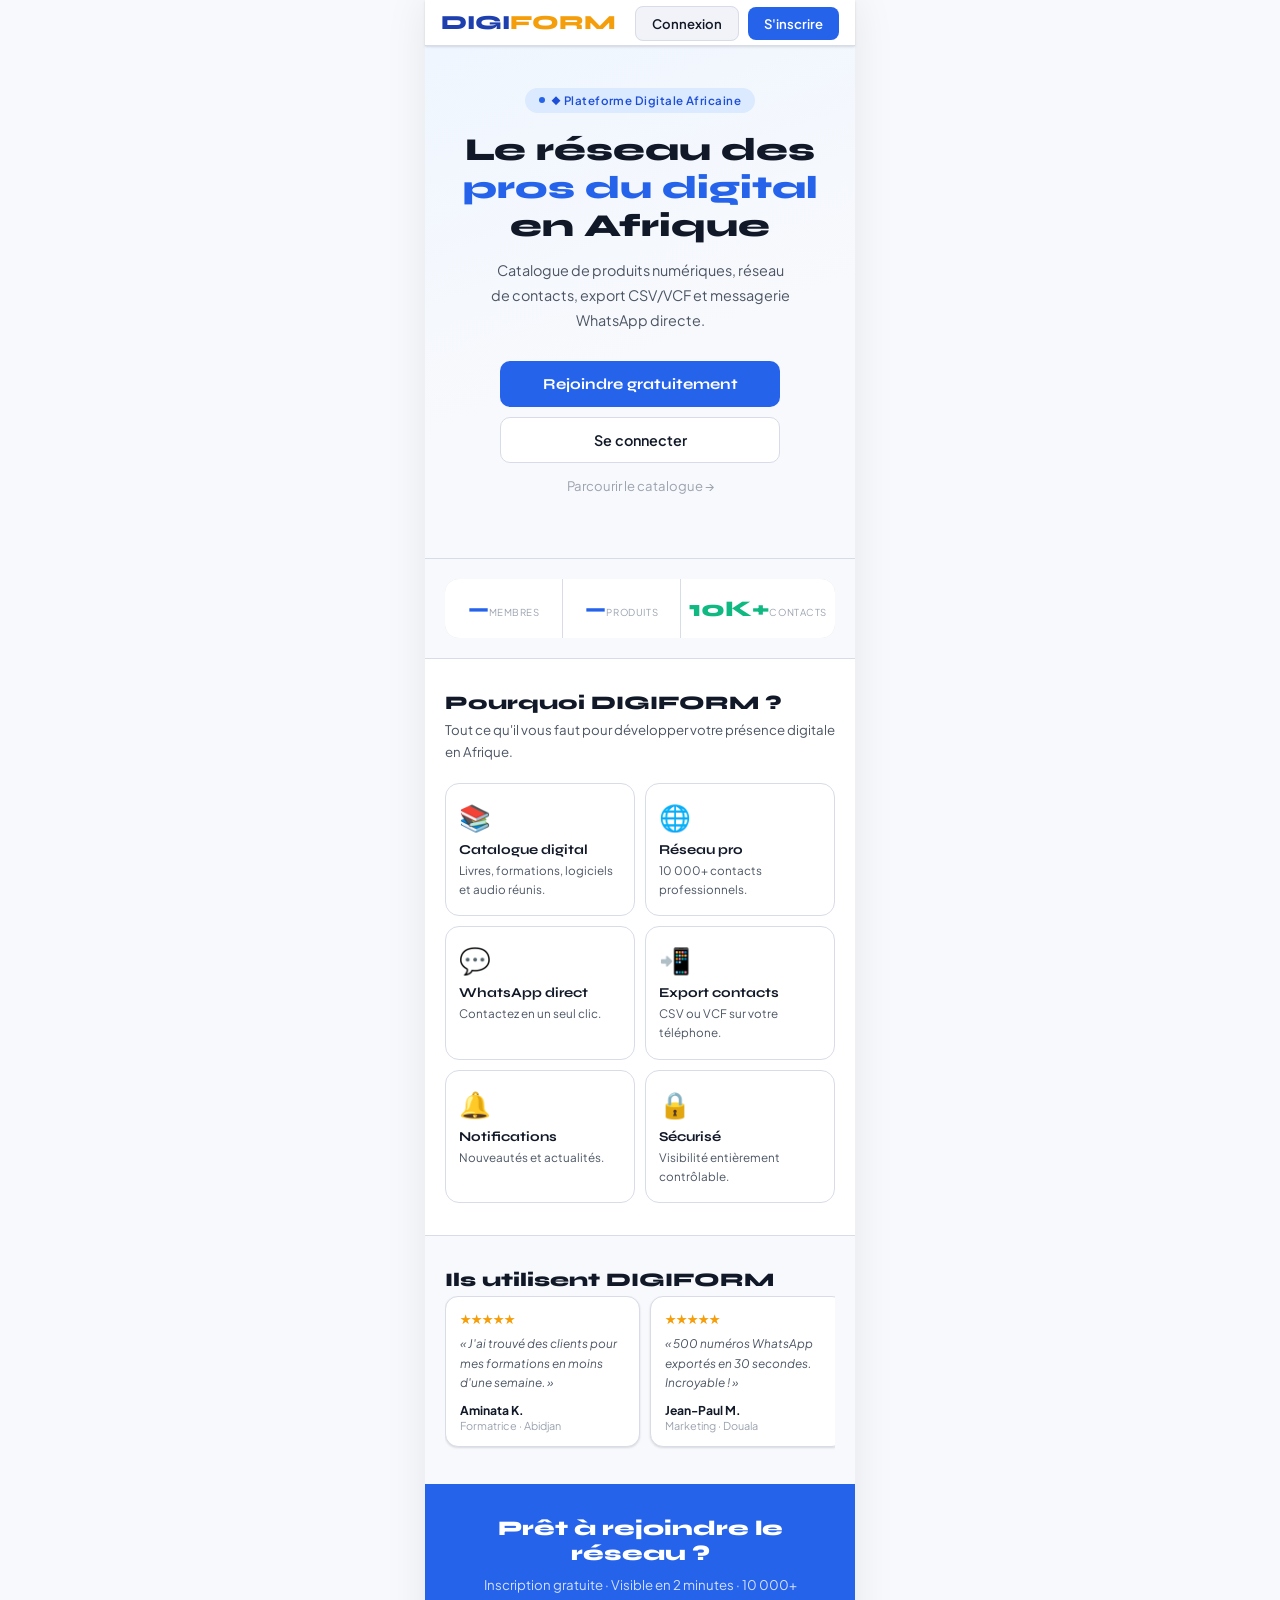
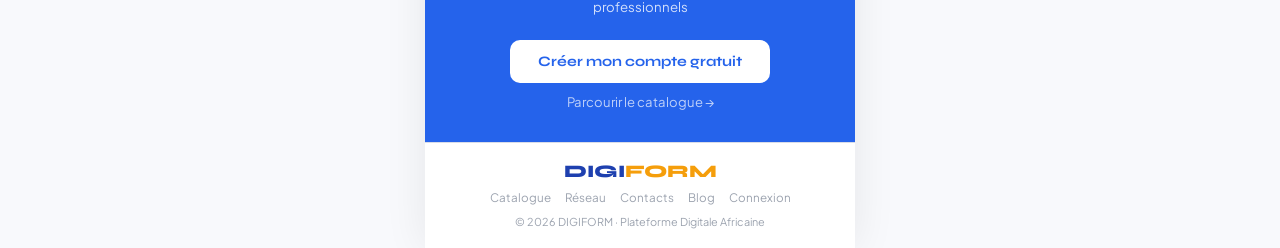
==== commit 2f83e60c: "Update index.html" ====
--- a/index.html
+++ b/index.html
@@ -2,504 +2,160 @@
 <html lang="fr">
 <head>
 <meta charset="UTF-8"/>
-<meta name="viewport" content="width=device-width,initial-scale=1,maximum-scale=1,user-scalable=no"/>
+<meta name="viewport" content="width=device-width,initial-scale=1,maximum-scale=1"/>
 <title>DIGIFORM · Plateforme Digitale Africaine</title>
-<link href="https://fonts.googleapis.com/css2?family=Syne:wght@700;800&family=DM+Sans:wght@400;500;600&display=swap" rel="stylesheet"/>
+<link rel="preconnect" href="https://fonts.googleapis.com"/>
+<link rel="preconnect" href="https://fonts.gstatic.com" crossorigin/>
+<link href="https://fonts.googleapis.com/css2?family=Plus+Jakarta+Sans:wght@400;500;600;700&family=Syne:wght@700;800&display=swap" rel="stylesheet"/>
 <style>
 *,*::before,*::after{box-sizing:border-box;margin:0;padding:0;}
+:root{
+  --bg:#F8F9FC;--bg2:#FFFFFF;--bg3:#F1F3F8;--bg4:#E4E8F0;
+  --border:#D8DCE8;--text:#111827;--text2:#4B5563;--text3:#9CA3AF;
+  --blue:#2563EB;--blue2:#1D4ED8;--gold:#F59E0B;--green:#10B981;--red:#EF4444;
+  --sh:0 1px 3px rgba(0,0,0,.08),0 1px 2px rgba(0,0,0,.06);
+  --sh2:0 4px 16px rgba(0,0,0,.1),0 2px 4px rgba(0,0,0,.06);
+}
+html{font-size:16px;-webkit-text-size-adjust:100%;}
+body{font-family:'Plus Jakarta Sans',sans-serif;background:var(--bg);color:var(--text);overflow-x:hidden;max-width:430px;margin:0 auto;min-height:100vh;}
+@keyframes rise{from{opacity:0;transform:translateY(14px);}to{opacity:1;transform:none;}}
+@keyframes float{0%,100%{transform:translateY(0);}50%{transform:translateY(-6px);}}
 
-/* ========== THEME CLAIR PROFESSIONNEL ========== */
-:root{
-  --bg:#F8FAFF;
-  --surface:#FFFFFF;
-  --surface2:#F0F4FE;
-  --surface3:#E8EDF8;
-  --border:#DCE3F0;
-  --cyan:#0066CC;
-  --c2:#0052A3;
-  --gold:#E68A00;
-  --g2:#CC7700;
-  --green:#008866;
-  --red:#D93838;
-  --tx:#1A2C3E;
-  --t2:#4A607A;
-  --t3:#6B85A0;
-  --t4:#9AB0C8;
-  --shadow:0 4px 14px rgba(0,0,0,0.04),0 1px 3px rgba(0,0,0,0.03);
-  --shadow-hover:0 12px 24px rgba(0,0,0,0.08);
-}
+/* LOGO */
+.logo{font-family:'Syne',sans-serif;font-weight:800;line-height:1;white-space:nowrap;}
+.logo-d{color:#1E40AF;}.logo-f{color:var(--gold);}
 
-html{font-size:16px;-webkit-text-size-adjust:100%;}
-body{
-  background:var(--bg);
-  color:var(--tx);
-  font-family:'DM Sans',sans-serif;
-  min-height:100vh;
-  overflow-x:hidden;
-  max-width:430px;
-  margin:0 auto;
-  line-height:1.5;
-}
+/* HEADER */
+header{position:sticky;top:0;z-index:100;background:rgba(255,255,255,.96);backdrop-filter:blur(16px);border-bottom:1px solid var(--border);padding:12px 16px;display:flex;align-items:center;justify-content:space-between;box-shadow:var(--sh);}
+.hdr-logo{font-size:1.25rem;}
+.hdr-btn{padding:8px 16px;border-radius:8px;font-size:.82rem;font-weight:600;border:none;cursor:pointer;font-family:'Plus Jakarta Sans',sans-serif;text-decoration:none;transition:all .2s;}
+.hdr-login{background:var(--bg3);color:var(--text);border:1px solid var(--border);}
+.hdr-signup{background:var(--blue);color:#fff;margin-left:6px;}
+.hdr-signup:hover{background:var(--blue2);}
 
-@keyframes rise{from{opacity:0;transform:translateY(12px);}to{opacity:1;transform:none;}}
-@keyframes float{0%,100%{transform:translateY(0);}50%{transform:translateY(-7px);}}
-@keyframes spin{to{transform:rotate(360deg);}}
-@keyframes shimmer{from{background-position:-200%;}to{background-position:200%;}}
+/* HERO */
+.hero{padding:40px 20px 32px;text-align:center;background:linear-gradient(160deg,#EFF6FF 0%,#F8F9FC 60%);border-bottom:1px solid var(--border);}
+.hero-badge{display:inline-flex;align-items:center;gap:6px;background:#DBEAFE;color:#1D4ED8;border-radius:999px;padding:5px 14px;font-size:.72rem;font-weight:600;letter-spacing:.04em;margin-bottom:18px;}
+.hero-badge::before{content:'';width:6px;height:6px;border-radius:50%;background:#2563EB;animation:float 2s ease-in-out infinite;}
+.hero h1{font-family:'Syne',sans-serif;font-size:2rem;font-weight:800;line-height:1.2;margin-bottom:12px;color:var(--text);}
+.hero h1 span{color:var(--blue);}
+.hero p{font-size:.9rem;color:var(--text2);line-height:1.75;margin-bottom:28px;max-width:300px;margin-left:auto;margin-right:auto;}
+.hero-btns{display:flex;flex-direction:column;gap:10px;max-width:280px;margin:0 auto 28px;}
+.btn-primary{display:block;width:100%;padding:14px;border-radius:10px;font-family:'Syne',sans-serif;font-weight:700;font-size:.95rem;background:var(--blue);color:#fff;border:none;cursor:pointer;text-decoration:none;text-align:center;transition:all .2s;}
+.btn-primary:hover{background:var(--blue2);transform:translateY(-1px);box-shadow:0 6px 20px rgba(37,99,235,.3);}
+.btn-secondary{display:block;width:100%;padding:13px;border-radius:10px;font-family:'Plus Jakarta Sans',sans-serif;font-weight:600;font-size:.9rem;background:var(--bg2);color:var(--text);border:1.5px solid var(--border);cursor:pointer;text-decoration:none;text-align:center;transition:all .2s;}
+.btn-secondary:hover{border-color:var(--blue);color:var(--blue);}
+.btn-link{font-size:.82rem;color:var(--text3);text-decoration:none;text-align:center;display:block;padding:4px 0;}
+.btn-link:hover{color:var(--blue);}
 
-/* ========== LOGO ========== */
-.logo-wrap{
-  display:flex;
-  align-items:center;
-  gap:0;
-  line-height:1;
-}
-.logo-digi{
-  font-family:'Syne',sans-serif;
-  font-weight:800;
-  font-size:2.6rem;
-  letter-spacing:-0.02em;
-  line-height:1;
-  color:#003366;
-}
-.logo-form{
-  font-family:'Syne',sans-serif;
-  font-weight:800;
-  font-size:2.6rem;
-  letter-spacing:-0.02em;
-  line-height:1;
-  background:linear-gradient(135deg,var(--gold),var(--g2));
-  -webkit-background-clip:text;
-  background-clip:text;
-  -webkit-text-fill-color:transparent;
-}
-.logo-sm .logo-digi,.logo-sm .logo-form{font-size:1.35rem;}
+/* STATS */
+.stats{display:grid;grid-template-columns:repeat(3,1fr);gap:1px;background:var(--border);border-radius:14px;overflow:hidden;margin:0 20px;}
+.sc{background:var(--bg2);padding:16px 8px;text-align:center;}
+.sn{font-family:'Syne',sans-serif;font-size:1.4rem;font-weight:800;color:var(--blue);}
+.sl{font-size:.6rem;color:var(--text3);margin-top:3px;text-transform:uppercase;letter-spacing:.06em;}
 
-/* ========== HERO ========== */
-.hero{
-  min-height:100vh;
-  display:flex;
-  flex-direction:column;
-  align-items:center;
-  justify-content:center;
-  padding:44px 22px 38px;
-  text-align:center;
-  position:relative;
-  overflow:hidden;
-}
-.hero::before{
-  content:'';
-  position:absolute;
-  inset:0;
-  pointer-events:none;
-  background:radial-gradient(ellipse 90% 55% at 50% 5%,rgba(0,102,204,0.03),transparent);
-}
-.orb{
-  position:absolute;
-  border-radius:50%;
-  filter:blur(55px);
-  pointer-events:none;
-}
+/* SECTION */
+.section{padding:32px 20px;}
+.section-alt{background:var(--bg2);border-top:1px solid var(--border);border-bottom:1px solid var(--border);}
+.sec-title{font-family:'Syne',sans-serif;font-size:1.2rem;font-weight:800;margin-bottom:5px;color:var(--text);}
+.sec-sub{font-size:.83rem;color:var(--text2);margin-bottom:20px;line-height:1.65;}
 
-/* TAG */
-.hero-tag{
-  display:flex;
-  align-items:center;
-  gap:10px;
-  width:100%;
-  font-size:0.65rem;
-  letter-spacing:0.12em;
-  color:var(--t3);
-  font-weight:600;
-  text-transform:uppercase;
-  margin-bottom:24px;
-}
-.hero-tag::before,
-.hero-tag::after{
-  content:'';
-  flex:1;
-  height:1px;
-  background:var(--border);
-}
+/* FEATURES */
+.feat-grid{display:grid;grid-template-columns:1fr 1fr;gap:10px;}
+.feat{background:var(--bg2);border:1px solid var(--border);border-radius:14px;padding:16px 13px;transition:all .2s;}
+.feat:hover{border-color:var(--blue);box-shadow:var(--sh2);}
+.feat-ico{font-size:1.6rem;margin-bottom:8px;display:block;}
+.feat-title{font-family:'Syne',sans-serif;font-size:.85rem;font-weight:700;margin-bottom:4px;color:var(--text);}
+.feat-desc{font-size:.73rem;color:var(--text2);line-height:1.6;}
 
-/* LOGO CONTAINER */
-.logo-container{
-  display:flex;
-  flex-direction:column;
-  align-items:center;
-  margin-bottom:12px;
-}
+/* TÉMOIGNAGES */
+.testi-scroll{display:flex;gap:10px;overflow-x:auto;padding-bottom:5px;-webkit-overflow-scrolling:touch;}
+.testi-scroll::-webkit-scrollbar{height:0;}
+.tcard{flex-shrink:0;width:195px;background:var(--bg2);border:1px solid var(--border);border-radius:13px;padding:14px;box-shadow:var(--sh);}
+.tcard-stars{color:var(--gold);font-size:.8rem;margin-bottom:7px;}
+.tcard-text{font-size:.74rem;color:var(--text2);line-height:1.65;margin-bottom:9px;font-style:italic;}
+.tcard-name{font-size:.76rem;font-weight:700;color:var(--text);}
+.tcard-job{font-size:.68rem;color:var(--text3);margin-top:1px;}
 
-/* SUB */
-.logo-sub{
-  font-size:0.7rem;
-  color:var(--t3);
-  letter-spacing:0.1em;
-  margin-bottom:24px;
-  text-transform:uppercase;
-  font-weight:500;
-}
+/* CTA BOTTOM */
+.cta{padding:32px 20px;background:var(--blue);text-align:center;}
+.cta h2{font-family:'Syne',sans-serif;font-size:1.3rem;font-weight:800;color:#fff;margin-bottom:8px;}
+.cta p{font-size:.83rem;color:rgba(255,255,255,.8);margin-bottom:22px;line-height:1.65;}
+.btn-white{display:block;max-width:260px;margin:0 auto 10px;padding:13px;border-radius:10px;font-family:'Syne',sans-serif;font-weight:700;font-size:.9rem;background:#fff;color:var(--blue);border:none;cursor:pointer;text-decoration:none;text-align:center;transition:all .2s;}
+.btn-white:hover{background:#DBEAFE;}
 
-/* DESCRIPTION */
-.hero-desc{
-  font-size:1rem;
-  color:var(--t2);
-  line-height:1.7;
-  max-width:290px;
-  margin:0 auto 32px;
-  font-weight:450;
-}
+/* FOOTER */
+footer{padding:20px;background:var(--bg2);border-top:1px solid var(--border);text-align:center;}
+.foot-links{display:flex;gap:14px;justify-content:center;flex-wrap:wrap;margin:10px 0;}
+.foot-links a{font-size:.73rem;color:var(--text3);text-decoration:none;}
+.foot-links a:hover{color:var(--blue);}
+.foot-copy{font-size:.68rem;color:var(--text3);}
 
-/* ========== BOUTONS ========== */
-.hero-btns{
-  display:flex;
-  flex-direction:column;
-  gap:12px;
-  width:100%;
-  max-width:290px;
-}
-.btn{
-  display:block;
-  width:100%;
-  padding:14px 18px;
-  border-radius:14px;
-  font-family:'Syne',sans-serif;
-  font-weight:700;
-  font-size:0.92rem;
-  letter-spacing:0.01em;
-  border:none;
-  cursor:pointer;
-  text-decoration:none;
-  transition:all 0.2s ease;
-  text-align:center;
-  white-space:nowrap;
-  text-overflow:ellipsis;
-  overflow:hidden;
-}
-.btn:hover{transform:translateY(-2px);box-shadow:var(--shadow-hover);}
-.btn:active{transform:scale(0.97);}
-.btn-cy{
-  background:linear-gradient(135deg,var(--cyan),var(--c2));
-  color:white;
-  box-shadow:0 2px 8px rgba(0,102,204,0.25);
-}
-.btn-cy:hover{box-shadow:0 8px 20px rgba(0,102,204,0.35);}
-.btn-ghost{
-  background:var(--surface);
-  color:var(--cyan);
-  border:1.5px solid var(--border);
-  box-shadow:var(--shadow);
-}
-.btn-ghost:hover{
-  background:var(--surface2);
-  border-color:var(--cyan);
-  color:var(--c2);
-}
-.btn-lnk{
-  background:none;
-  border:none;
-  color:var(--t3);
-  font-size:0.82rem;
-  cursor:pointer;
-  font-family:'DM Sans',sans-serif;
-  text-decoration:none;
-  display:block;
-  text-align:center;
-  padding:8px 0;
-  font-weight:500;
-}
-.btn-lnk:hover{color:var(--cyan);}
-
-/* ========== STATS ========== */
-.stats{
-  display:grid;
-  grid-template-columns:repeat(3,1fr);
-  gap:1px;
-  background:var(--border);
-  border-radius:18px;
-  overflow:hidden;
-  margin-top:36px;
-  width:100%;
-  max-width:310px;
-  box-shadow:var(--shadow);
-}
-.sc{
-  background:var(--surface);
-  padding:16px 6px;
-  text-align:center;
-}
-.sn{
-  font-family:'Syne',sans-serif;
-  font-size:1.45rem;
-  font-weight:800;
-  display:block;
-  margin-bottom:4px;
-}
-.sl{
-  font-size:0.58rem;
-  color:var(--t3);
-  text-transform:uppercase;
-  letter-spacing:0.08em;
-  font-weight:600;
-}
-
-/* ========== SECTIONS ========== */
-.section{
-  padding:40px 20px;
-}
-.sec-alt{
-  background:var(--surface2);
-  border-top:1px solid var(--border);
-  border-bottom:1px solid var(--border);
-}
-.sec-title{
-  font-family:'Syne',sans-serif;
-  font-size:1.3rem;
-  font-weight:800;
-  margin-bottom:12px;
-  text-align:center;
-  color:var(--tx);
-}
-.sec-sub{
-  font-size:0.85rem;
-  color:var(--t2);
-  text-align:center;
-  line-height:1.6;
-  margin-bottom:28px;
-}
-
-/* ========== FEATURES ========== */
-.feat-grid{
-  display:grid;
-  grid-template-columns:1fr 1fr;
-  gap:12px;
-}
-.feat{
-  background:var(--surface);
-  border:1px solid var(--border);
-  border-radius:18px;
-  padding:16px 14px;
-  transition:all 0.2s ease;
-  box-shadow:var(--shadow);
-}
-.feat:hover{
-  border-color:var(--cyan);
-  transform:translateY(-3px);
-  box-shadow:var(--shadow-hover);
-}
-.feat-ico{
-  font-size:1.8rem;
-  margin-bottom:8px;
-  display:block;
-}
-.feat-title{
-  font-family:'Syne',sans-serif;
-  font-size:0.88rem;
-  font-weight:700;
-  margin-bottom:6px;
-  color:var(--tx);
-}
-.feat-desc{
-  font-size:0.74rem;
-  color:var(--t2);
-  line-height:1.5;
-}
-
-/* ========== TESTIMONIALS ========== */
-.testi-scroll{
-  display:flex;
-  gap:12px;
-  overflow-x:auto;
-  padding-bottom:8px;
-  -webkit-overflow-scrolling:touch;
-  scrollbar-width:thin;
-}
-.testi-scroll::-webkit-scrollbar{
-  height:4px;
-}
-.testi-scroll::-webkit-scrollbar-track{
-  background:var(--border);
-  border-radius:10px;
-}
-.testi-scroll::-webkit-scrollbar-thumb{
-  background:var(--t4);
-  border-radius:10px;
-}
-.tcard{
-  flex-shrink:0;
-  width:200px;
-  background:var(--surface);
-  border:1px solid var(--border);
-  border-radius:18px;
-  padding:16px;
-  box-shadow:var(--shadow);
-  transition:all 0.2s;
-}
-.tcard:hover{
-  transform:translateY(-2px);
-  box-shadow:var(--shadow-hover);
-}
-.tcard-stars{
-  color:var(--gold);
-  font-size:0.85rem;
-  margin-bottom:8px;
-  letter-spacing:2px;
-}
-.tcard-text{
-  font-size:0.75rem;
-  color:var(--t2);
-  line-height:1.55;
-  margin-bottom:12px;
-  font-style:italic;
-}
-.tcard-name{
-  font-size:0.8rem;
-  font-weight:700;
-  color:var(--tx);
-}
-.tcard-job{
-  font-size:0.65rem;
-  color:var(--t3);
-  margin-top:2px;
-}
-
-/* ========== CTA SECTION ========== */
-.cta-section{
-  padding:40px 20px;
-  text-align:center;
-  background:linear-gradient(135deg, #F0F4FE, #E8EDF8);
-  border-top:1px solid var(--border);
-}
-.cta-btns{
-  display:flex;
-  flex-direction:column;
-  gap:12px;
-  max-width:280px;
-  margin:0 auto;
-}
-
-/* ========== FOOTER ========== */
-footer{
-  padding:24px 20px;
-  background:var(--surface);
-  border-top:1px solid var(--border);
-  text-align:center;
-}
-.foot-links{
-  display:flex;
-  gap:18px;
-  justify-content:center;
-  flex-wrap:wrap;
-  margin:14px 0;
-}
-.foot-links a{
-  font-size:0.75rem;
-  color:var(--t2);
-  text-decoration:none;
-  font-weight:500;
-  transition:color 0.2s;
-}
-.foot-links a:hover{
-  color:var(--cyan);
-}
-.foot-copy{
-  font-size:0.65rem;
-  color:var(--t4);
-}
-
-/* Responsive */
-@media(min-width:430px){
-  body{
-    box-shadow:0 0 30px rgba(0,0,0,0.06);
-  }
-}
-
-/* Ajustements pour très petits écrans (320px) */
-@media(max-width:360px){
-  .logo-digi, .logo-form{
-    font-size:2.2rem;
-  }
-  .hero-desc{
-    font-size:0.92rem;
-  }
-  .btn{
-    font-size:0.85rem;
-    padding:12px 16px;
-  }
-  .sec-title{
-    font-size:1.2rem;
-  }
-  .feat-title{
-    font-size:0.82rem;
-  }
-}
+@media(min-width:430px){body{box-shadow:0 0 40px rgba(0,0,0,.08);}}
 </style>
 </head>
 <body>
 
+<header>
+  <div class="logo hdr-logo"><span class="logo-d">DIGI</span><span class="logo-f">FORM</span></div>
+  <div>
+    <a href="auth.html" class="hdr-btn hdr-login">Connexion</a>
+    <a href="auth.html?mode=register" class="hdr-btn hdr-signup">S'inscrire</a>
+  </div>
+</header>
+
 <section class="hero">
-  <div class="orb" style="width:200px;height:200px;background:rgba(0,102,204,0.05);top:-60px;left:-60px;animation:float 5s ease-in-out infinite;"></div>
-  <div class="orb" style="width:150px;height:150px;background:rgba(230,138,0,0.04);bottom:120px;right:-50px;animation:float 6.5s ease-in-out infinite;animation-delay:1.2s;"></div>
+  <div class="hero-badge">◆ Plateforme Digitale Africaine</div>
+  <h1>Le réseau des<br/><span>pros du digital</span><br/>en Afrique</h1>
+  <p>Catalogue de produits numériques, réseau de contacts, export CSV/VCF et messagerie WhatsApp directe.</p>
 
-  <div class="hero-tag">✦ PLATEFORME DIGITALE AFRICAINE ✦</div>
-
-  <div class="logo-container">
-    <div class="logo-wrap">
-      <span class="logo-digi">DIGI</span><span class="logo-form">FORM</span>
-    </div>
-  </div>
-  <div class="logo-sub">LIVRES · FORMATIONS · LOGICIELS · AUDIO</div>
-
-  <p class="hero-desc">La plateforme digitale qui connecte les professionnels d'Afrique et met en avant vos produits numériques.</p>
-
-  <div class="hero-btns" id="hero-btns"></div>
-
-  <div class="stats">
-    <div class="sc"><span class="sn" id="sm" style="color:var(--cyan);">—</span><span class="sl">MEMBRES</span></div>
-    <div class="sc"><span class="sn" id="sp" style="color:var(--gold);">—</span><span class="sl">PRODUITS</span></div>
-    <div class="sc"><span class="sn" style="color:var(--green);">10K+</span><span class="sl">CONTACTS</span></div>
+  <div class="hero-btns" id="hero-btns">
+    <!-- Rempli par JS -->
   </div>
 </section>
 
-<!-- FEATURES -->
-<section class="section sec-alt">
+<div class="stats" style="margin-top:20px;">
+  <div class="sc"><span class="sn" id="sm">—</span><span class="sl">Membres</span></div>
+  <div class="sc"><span class="sn" id="sp">—</span><span class="sl">Produits</span></div>
+  <div class="sc"><span class="sn" style="color:var(--green);">10K+</span><span class="sl">Contacts</span></div>
+</div>
+
+<!-- FONCTIONNALITÉS -->
+<section class="section section-alt" style="margin-top:20px;">
   <div class="sec-title">Pourquoi DIGIFORM ?</div>
-  <div class="sec-sub">Tout ce dont vous avez besoin pour développer votre activité digitale.</div>
+  <div class="sec-sub">Tout ce qu'il vous faut pour développer votre présence digitale en Afrique.</div>
   <div class="feat-grid">
     <div class="feat"><span class="feat-ico">📚</span><div class="feat-title">Catalogue digital</div><div class="feat-desc">Livres, formations, logiciels et audio réunis.</div></div>
-    <div class="feat"><span class="feat-ico">🌍</span><div class="feat-title">Réseau pro</div><div class="feat-desc">10 000+ contacts d'Afrique de l'Ouest.</div></div>
-    <div class="feat"><span class="feat-ico">💬</span><div class="feat-title">WhatsApp direct</div><div class="feat-desc">Contactez un membre en un clic.</div></div>
-    <div class="feat"><span class="feat-ico">📱</span><div class="feat-title">Export contacts</div><div class="feat-desc">CSV ou VCF directement sur votre téléphone.</div></div>
-    <div class="feat"><span class="feat-ico">🔔</span><div class="feat-title">Notifications</div><div class="feat-desc">Restez informé des nouveautés.</div></div>
-    <div class="feat"><span class="feat-ico">🔒</span><div class="feat-title">Privé & sécurisé</div><div class="feat-desc">Votre visibilité entièrement contrôlable.</div></div>
+    <div class="feat"><span class="feat-ico">🌐</span><div class="feat-title">Réseau pro</div><div class="feat-desc">10 000+ contacts professionnels.</div></div>
+    <div class="feat"><span class="feat-ico">💬</span><div class="feat-title">WhatsApp direct</div><div class="feat-desc">Contactez en un seul clic.</div></div>
+    <div class="feat"><span class="feat-ico">📲</span><div class="feat-title">Export contacts</div><div class="feat-desc">CSV ou VCF sur votre téléphone.</div></div>
+    <div class="feat"><span class="feat-ico">🔔</span><div class="feat-title">Notifications</div><div class="feat-desc">Nouveautés et actualités.</div></div>
+    <div class="feat"><span class="feat-ico">🔒</span><div class="feat-title">Sécurisé</div><div class="feat-desc">Visibilité entièrement contrôlable.</div></div>
   </div>
 </section>
 
-<!-- TESTIMONIALS -->
+<!-- TÉMOIGNAGES -->
 <section class="section">
   <div class="sec-title">Ils utilisent DIGIFORM</div>
   <div class="testi-scroll">
-    <div class="tcard"><div class="tcard-stars">★★★★★</div><div class="tcard-text">« DIGIFORM m'a permis de trouver des clients pour mes formations en moins d'une semaine. »</div><div class="tcard-name">Aminata K.</div><div class="tcard-job">Formatrice · Abidjan</div></div>
-    <div class="tcard"><div class="tcard-stars">★★★★★</div><div class="tcard-text">« 500 numéros WhatsApp exportés en 30 secondes. Incroyable ! »</div><div class="tcard-name">Jean-Paul M.</div><div class="tcard-job">Marketing · Douala</div></div>
-    <div class="tcard"><div class="tcard-stars">★★★★☆</div><div class="tcard-text">« Interface propre et rapide. Le catalogue de livres est excellent. »</div><div class="tcard-name">Fatou D.</div><div class="tcard-job">Entrepreneuriat · Dakar</div></div>
-    <div class="tcard"><div class="tcard-stars">★★★★★</div><div class="tcard-text">« J'ai vendu mon logiciel à 3 clients grâce aux membres du réseau. »</div><div class="tcard-name">Kofi A.</div><div class="tcard-job">Développeur · Cotonou</div></div>
+    <div class="tcard"><div class="tcard-stars">★★★★★</div><div class="tcard-text">«&nbsp;J'ai trouvé des clients pour mes formations en moins d'une semaine.&nbsp;»</div><div class="tcard-name">Aminata K.</div><div class="tcard-job">Formatrice · Abidjan</div></div>
+    <div class="tcard"><div class="tcard-stars">★★★★★</div><div class="tcard-text">«&nbsp;500 numéros WhatsApp exportés en 30 secondes. Incroyable !&nbsp;»</div><div class="tcard-name">Jean-Paul M.</div><div class="tcard-job">Marketing · Douala</div></div>
+    <div class="tcard"><div class="tcard-stars">★★★★☆</div><div class="tcard-text">«&nbsp;Interface propre, rapide. Le catalogue de livres est excellent.&nbsp;»</div><div class="tcard-name">Fatou D.</div><div class="tcard-job">Entrepreneuriat · Dakar</div></div>
+    <div class="tcard"><div class="tcard-stars">★★★★★</div><div class="tcard-text">«&nbsp;J'ai vendu mon logiciel à 3 clients grâce aux membres du réseau.&nbsp;»</div><div class="tcard-name">Kofi A.</div><div class="tcard-job">Développeur · Cotonou</div></div>
   </div>
 </section>
 
 <!-- CTA -->
-<section class="cta-section">
-  <div class="sec-title" style="margin-bottom:12px;">Prêt à rejoindre le réseau ?</div>
-  <p style="font-size:0.85rem;color:var(--t2);margin-bottom:24px;line-height:1.6;">Inscription gratuite · Visible en 2 minutes · 10 000+ professionnels</p>
-  <div class="cta-btns">
-    <a href="auth.html?mode=register" class="btn btn-cy">Créer mon compte gratuit</a>
-    <a href="dashboard.html" class="btn btn-ghost">Parcourir le catalogue</a>
-  </div>
+<section class="cta">
+  <h2>Prêt à rejoindre le réseau ?</h2>
+  <p>Inscription gratuite · Visible en 2 minutes · 10 000+ professionnels</p>
+  <a href="auth.html?mode=register" class="btn-white">Créer mon compte gratuit</a>
+  <a href="dashboard.html" style="display:block;text-align:center;color:rgba(255,255,255,.7);font-size:.82rem;text-decoration:none;">Parcourir le catalogue →</a>
 </section>
 
 <!-- FOOTER -->
 <footer>
-  <div class="logo-wrap" style="justify-content:center;margin-bottom:8px;">
-    <span class="logo-digi" style="font-size:1.2rem;">DIGI</span><span class="logo-form" style="font-size:1.2rem;">FORM</span>
-  </div>
+  <div class="logo" style="font-size:1.1rem;margin-bottom:6px;"><span class="logo-d">DIGI</span><span class="logo-f">FORM</span></div>
   <div class="foot-links">
     <a href="dashboard.html">Catalogue</a>
     <a href="network.html">Réseau</a>
@@ -511,76 +167,26 @@
 </footer>
 
 <script>
-// Configuration Supabase
-const SB = 'https://rxhjuetoxyjrairroycb.supabase.co';
-const ANON = 'eyJhbGciOiJIUzI1NiIsInR5cCI6IkpXVCJ9.eyJpc3MiOiJzdXBhYmFzZSIsInJlZiI6InJ4aGp1ZXRveHlqcmFpcnJveWNiIiwicm9sZSI6ImFub24iLCJpYXQiOjE3NzYwOTkxMjksImV4cCI6MjA5MTY3NTEyOX0.FTk6DNeI2FSsY6Eg1mKC64lj1-aS9fzTyzTlQbuGn-Q';
-
-// Récupération de la session utilisateur
-function getSession() {
-  try {
-    return JSON.parse(localStorage.getItem('dg_sess') || 'null');
-  } catch(e) {
-    return null;
-  }
+const SB='https://rxhjuetoxyjrairroycb.supabase.co';
+const ANON='eyJhbGciOiJIUzI1NiIsInR5cCI6IkpXVCJ9.eyJpc3MiOiJzdXBhYmFzZSIsInJlZiI6InJ4aGp1ZXRveHlqcmFpcnJveWNiIiwicm9sZSI6ImFub24iLCJpYXQiOjE3NzYwOTkxMjksImV4cCI6MjA5MTY3NTEyOX0.FTk6DNeI2FSsY6Eg1mKC64lj1-aS9fzTyzTlQbuGn-Q';
+function getSess(){try{return JSON.parse(localStorage.getItem('dg_sess')||'null');}catch{return null;}}
+const sess=getSess();
+const el=document.getElementById('hero-btns');
+if(sess){
+  el.innerHTML=`<a href="dashboard.html" class="btn-primary">Accéder à mon espace</a><a href="network.html" class="btn-secondary">Voir le réseau</a>`;
+}else{
+  el.innerHTML=`<a href="auth.html?mode=register" class="btn-primary">Rejoindre gratuitement</a><a href="auth.html?mode=login" class="btn-secondary">Se connecter</a><a href="dashboard.html" class="btn-link">Parcourir le catalogue →</a>`;
 }
-
-const session = getSession();
-const heroButtons = document.getElementById('hero-btns');
-
-// Mise à jour des boutons selon l'état de connexion
-if(session) {
-  heroButtons.innerHTML = `
-    <a href="dashboard.html" class="btn btn-cy">Accéder à mon espace</a>
-    <a href="network.html" class="btn btn-ghost">Voir le réseau</a>
-  `;
-} else {
-  heroButtons.innerHTML = `
-    <a href="auth.html?mode=register" class="btn btn-cy">Rejoindre gratuitement</a>
-    <a href="auth.html?mode=login" class="btn btn-ghost">Se connecter</a>
-    <a href="dashboard.html" class="btn-lnk">Parcourir le catalogue →</a>
-  `;
+async function loadStats(){
+  try{
+    const h={apikey:ANON,Authorization:`Bearer ${ANON}`};
+    const [r1,r2]=await Promise.all([fetch(`${SB}/rest/v1/profiles?select=id`,{headers:h}),fetch(`${SB}/rest/v1/products?select=id`,{headers:h})]);
+    const m=await r1.json(),p=await r2.json();
+    if(Array.isArray(m))document.getElementById('sm').textContent=m.length?m.length+'+':'0';
+    if(Array.isArray(p))document.getElementById('sp').textContent=p.length?p.length+'+':'0';
+  }catch{}
 }
-
-// Chargement des statistiques depuis Supabase
-async function loadStats() {
-  try {
-    const headers = {
-      'apikey': ANON,
-      'Authorization': `Bearer ${ANON}`
-    };
-    
-    const [profilesRes, productsRes] = await Promise.all([
-      fetch(`${SB}/rest/v1/profiles?select=id`, { headers }),
-      fetch(`${SB}/rest/v1/products?select=id`, { headers })
-    ]);
-    
-    const profiles = await profilesRes.json();
-    const products = await productsRes.json();
-    
-    const membersCount = Array.isArray(profiles) ? profiles.length : 0;
-    const productsCount = Array.isArray(products) ? products.length : 0;
-    
-    const membersSpan = document.getElementById('sm');
-    const productsSpan = document.getElementById('sp');
-    
-    if(membersSpan) {
-      membersSpan.textContent = membersCount > 0 ? membersCount + '+' : '0';
-    }
-    if(productsSpan) {
-      productsSpan.textContent = productsCount > 0 ? productsCount + '+' : '0';
-    }
-  } catch(error) {
-    console.log('Impossible de charger les statistiques:', error);
-    // Valeurs par défaut en cas d'erreur
-    const membersSpan = document.getElementById('sm');
-    const productsSpan = document.getElementById('sp');
-    if(membersSpan) membersSpan.textContent = '1K+';
-    if(productsSpan) productsSpan.textContent = '500+';
-  }
-}
-
-// Exécution du chargement des statistiques
 loadStats();
 </script>
 </body>
-</html>+</html>
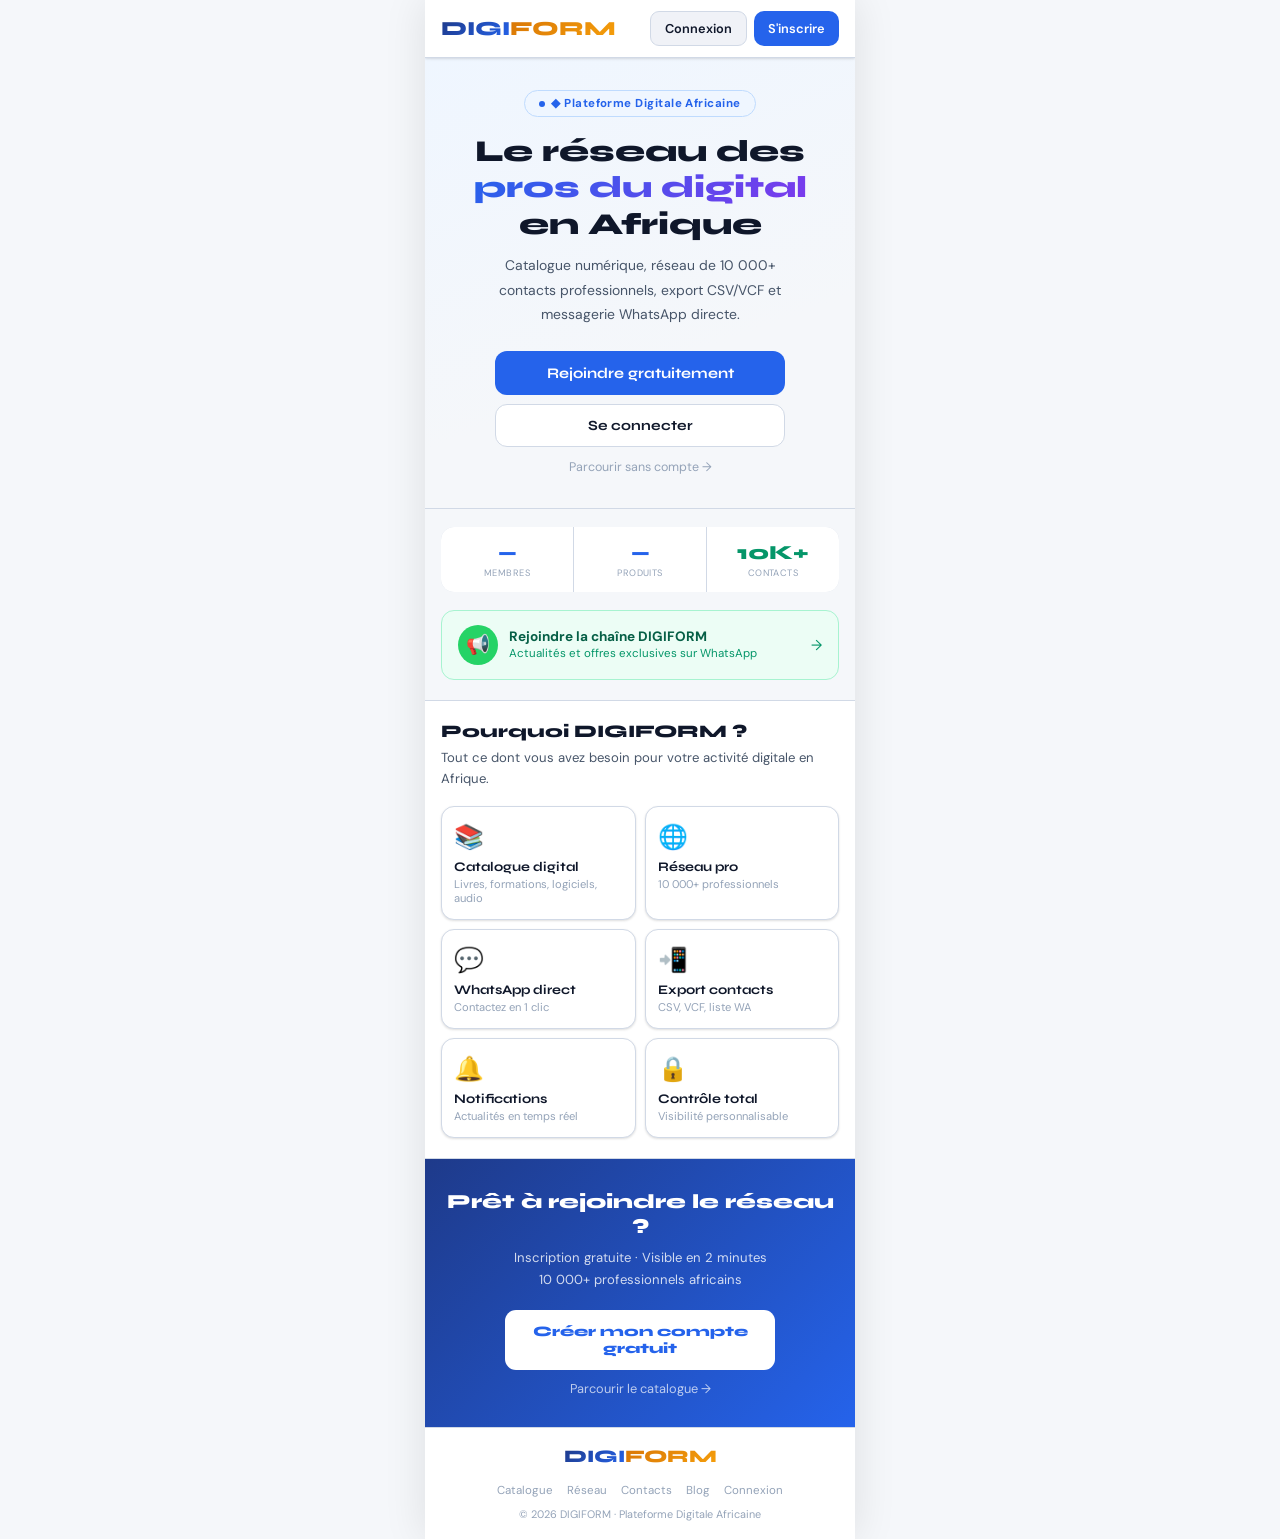
==== commit 012b6d56: "Update index.html" ====
--- a/index.html
+++ b/index.html
@@ -6,184 +6,193 @@
 <title>DIGIFORM · Plateforme Digitale Africaine</title>
 <link rel="preconnect" href="https://fonts.googleapis.com"/>
 <link rel="preconnect" href="https://fonts.gstatic.com" crossorigin/>
-<link href="https://fonts.googleapis.com/css2?family=Plus+Jakarta+Sans:wght@400;500;600;700&family=Syne:wght@700;800&display=swap" rel="stylesheet"/>
+<link href="https://fonts.googleapis.com/css2?family=DM+Sans:wght@400;500;600;700&family=Syne:wght@700;800&display=swap" rel="stylesheet"/>
 <style>
 *,*::before,*::after{box-sizing:border-box;margin:0;padding:0;}
 :root{
-  --bg:#F8F9FC;--bg2:#FFFFFF;--bg3:#F1F3F8;--bg4:#E4E8F0;
-  --border:#D8DCE8;--text:#111827;--text2:#4B5563;--text3:#9CA3AF;
-  --blue:#2563EB;--blue2:#1D4ED8;--gold:#F59E0B;--green:#10B981;--red:#EF4444;
+  --bg:#F5F7FA;--bg2:#FFF;--bg3:#F0F2F7;--bg4:#E2E6EF;
+  --border:#D1D9E6;--text:#0F172A;--text2:#475569;--text3:#94A3B8;
+  --blue:#2563EB;--blue2:#1D4ED8;--blue-l:#EFF6FF;--blue-b:#BFDBFE;
+  --gold:#D97706;--green:#059669;--green-l:#ECFDF5;--green-b:#A7F3D0;
+  --red:#DC2626;--wa:#25D366;
   --sh:0 1px 3px rgba(0,0,0,.08),0 1px 2px rgba(0,0,0,.06);
-  --sh2:0 4px 16px rgba(0,0,0,.1),0 2px 4px rgba(0,0,0,.06);
+  --sh2:0 4px 14px rgba(0,0,0,.1);
 }
-html{font-size:16px;-webkit-text-size-adjust:100%;}
-body{font-family:'Plus Jakarta Sans',sans-serif;background:var(--bg);color:var(--text);overflow-x:hidden;max-width:430px;margin:0 auto;min-height:100vh;}
+html,body{min-height:100vh;background:var(--bg);color:var(--text);font-family:'DM Sans',sans-serif;max-width:430px;margin:0 auto;overflow-x:hidden;}
 @keyframes rise{from{opacity:0;transform:translateY(14px);}to{opacity:1;transform:none;}}
+@keyframes pulse{0%,100%{opacity:1;transform:scale(1);}50%{opacity:.4;transform:scale(1.5);}}
 @keyframes float{0%,100%{transform:translateY(0);}50%{transform:translateY(-6px);}}
 
 /* LOGO */
-.logo{font-family:'Syne',sans-serif;font-weight:800;line-height:1;white-space:nowrap;}
-.logo-d{color:#1E40AF;}.logo-f{color:var(--gold);}
+.logo{font-family:'Syne',sans-serif;font-weight:800;line-height:1;display:inline-flex;}
+.ld{background:linear-gradient(135deg,#1E3A8A,#2563EB);-webkit-background-clip:text;-webkit-text-fill-color:transparent;background-clip:text;}
+.lf{background:linear-gradient(135deg,#D97706,#F59E0B);-webkit-background-clip:text;-webkit-text-fill-color:transparent;background-clip:text;}
 
 /* HEADER */
-header{position:sticky;top:0;z-index:100;background:rgba(255,255,255,.96);backdrop-filter:blur(16px);border-bottom:1px solid var(--border);padding:12px 16px;display:flex;align-items:center;justify-content:space-between;box-shadow:var(--sh);}
-.hdr-logo{font-size:1.25rem;}
-.hdr-btn{padding:8px 16px;border-radius:8px;font-size:.82rem;font-weight:600;border:none;cursor:pointer;font-family:'Plus Jakarta Sans',sans-serif;text-decoration:none;transition:all .2s;}
-.hdr-login{background:var(--bg3);color:var(--text);border:1px solid var(--border);}
-.hdr-signup{background:var(--blue);color:#fff;margin-left:6px;}
-.hdr-signup:hover{background:var(--blue2);}
+.hdr{position:sticky;top:0;z-index:100;background:rgba(255,255,255,.96);backdrop-filter:blur(20px);border-bottom:1px solid var(--border);padding:11px 16px;display:flex;align-items:center;justify-content:space-between;box-shadow:var(--sh);}
+
+/* BUTTONS */
+.btn{display:inline-flex;align-items:center;justify-content:center;gap:6px;border:none;cursor:pointer;font-family:'DM Sans',sans-serif;font-weight:600;transition:all .2s;text-decoration:none;}
+.b-blue{background:var(--blue);color:#fff;border-radius:10px;padding:9px 16px;font-size:.82rem;}
+.b-blue:hover{background:var(--blue2);box-shadow:0 4px 14px rgba(37,99,235,.3);}
+.b-xl{width:100%;padding:13px;border-radius:12px;font-size:.92rem;font-weight:700;font-family:'Syne',sans-serif;}
+.b-out{background:var(--bg2);color:var(--text);border:1.5px solid var(--border);border-radius:12px;padding:12px;font-family:'Syne',sans-serif;font-size:.88rem;font-weight:700;}
+.b-out:hover{border-color:var(--blue);color:var(--blue);}
 
 /* HERO */
-.hero{padding:40px 20px 32px;text-align:center;background:linear-gradient(160deg,#EFF6FF 0%,#F8F9FC 60%);border-bottom:1px solid var(--border);}
-.hero-badge{display:inline-flex;align-items:center;gap:6px;background:#DBEAFE;color:#1D4ED8;border-radius:999px;padding:5px 14px;font-size:.72rem;font-weight:600;letter-spacing:.04em;margin-bottom:18px;}
-.hero-badge::before{content:'';width:6px;height:6px;border-radius:50%;background:#2563EB;animation:float 2s ease-in-out infinite;}
-.hero h1{font-family:'Syne',sans-serif;font-size:2rem;font-weight:800;line-height:1.2;margin-bottom:12px;color:var(--text);}
-.hero h1 span{color:var(--blue);}
-.hero p{font-size:.9rem;color:var(--text2);line-height:1.75;margin-bottom:28px;max-width:300px;margin-left:auto;margin-right:auto;}
-.hero-btns{display:flex;flex-direction:column;gap:10px;max-width:280px;margin:0 auto 28px;}
-.btn-primary{display:block;width:100%;padding:14px;border-radius:10px;font-family:'Syne',sans-serif;font-weight:700;font-size:.95rem;background:var(--blue);color:#fff;border:none;cursor:pointer;text-decoration:none;text-align:center;transition:all .2s;}
-.btn-primary:hover{background:var(--blue2);transform:translateY(-1px);box-shadow:0 6px 20px rgba(37,99,235,.3);}
-.btn-secondary{display:block;width:100%;padding:13px;border-radius:10px;font-family:'Plus Jakarta Sans',sans-serif;font-weight:600;font-size:.9rem;background:var(--bg2);color:var(--text);border:1.5px solid var(--border);cursor:pointer;text-decoration:none;text-align:center;transition:all .2s;}
-.btn-secondary:hover{border-color:var(--blue);color:var(--blue);}
-.btn-link{font-size:.82rem;color:var(--text3);text-decoration:none;text-align:center;display:block;padding:4px 0;}
-.btn-link:hover{color:var(--blue);}
+.hero{background:linear-gradient(160deg,#EFF6FF 0%,#F5F7FA 65%);padding:32px 18px 30px;text-align:center;border-bottom:1px solid var(--border);}
+.hero-tag{display:inline-flex;align-items:center;gap:6px;background:var(--blue-l);color:var(--blue);border:1px solid var(--blue-b);border-radius:999px;padding:5px 14px;font-size:.72rem;font-weight:700;letter-spacing:.04em;margin-bottom:16px;}
+.hero-tag::before{content:'';width:6px;height:6px;border-radius:50%;background:var(--blue);animation:pulse 2s infinite;}
+.hero h1{font-family:'Syne',sans-serif;font-size:1.9rem;font-weight:800;line-height:1.2;margin-bottom:11px;color:var(--text);}
+.hero h1 em{font-style:normal;background:linear-gradient(135deg,var(--blue),#7C3AED);-webkit-background-clip:text;-webkit-text-fill-color:transparent;background-clip:text;}
+.hero p{font-size:.87rem;color:var(--text2);line-height:1.75;margin-bottom:24px;max-width:300px;margin-left:auto;margin-right:auto;}
+.hero-btns{display:flex;flex-direction:column;gap:9px;max-width:290px;margin:0 auto 0;}
 
 /* STATS */
-.stats{display:grid;grid-template-columns:repeat(3,1fr);gap:1px;background:var(--border);border-radius:14px;overflow:hidden;margin:0 20px;}
-.sc{background:var(--bg2);padding:16px 8px;text-align:center;}
-.sn{font-family:'Syne',sans-serif;font-size:1.4rem;font-weight:800;color:var(--blue);}
-.sl{font-size:.6rem;color:var(--text3);margin-top:3px;text-transform:uppercase;letter-spacing:.06em;}
+.stats{display:grid;grid-template-columns:repeat(3,1fr);gap:1px;background:var(--border);border-radius:13px;overflow:hidden;margin:18px 16px;}
+.sc{background:var(--bg2);padding:13px 8px;text-align:center;}
+.sn{font-family:'Syne',sans-serif;font-size:1.25rem;font-weight:800;color:var(--blue);}
+.sl{font-size:.58rem;color:var(--text3);margin-top:2px;text-transform:uppercase;letter-spacing:.05em;}
+
+/* WA BANNER */
+.wa-ban{display:flex;align-items:center;gap:11px;background:var(--green-l);border:1.5px solid var(--green-b);border-radius:13px;padding:14px 16px;text-decoration:none;transition:all .2s;margin:0 16px 20px;}
+.wa-ban:hover{border-color:var(--green);}
+.wa-ico{width:40px;height:40px;border-radius:50%;background:var(--wa);display:flex;align-items:center;justify-content:center;font-size:1.2rem;flex-shrink:0;}
 
 /* SECTION */
-.section{padding:32px 20px;}
-.section-alt{background:var(--bg2);border-top:1px solid var(--border);border-bottom:1px solid var(--border);}
-.sec-title{font-family:'Syne',sans-serif;font-size:1.2rem;font-weight:800;margin-bottom:5px;color:var(--text);}
-.sec-sub{font-size:.83rem;color:var(--text2);margin-bottom:20px;line-height:1.65;}
+.sect{padding:20px 16px;}
+.sect-alt{background:var(--bg2);border-top:1px solid var(--border);border-bottom:1px solid var(--border);}
+.sect-t{font-family:'Syne',sans-serif;font-size:1.1rem;font-weight:800;margin-bottom:5px;}
+.sect-s{font-size:.82rem;color:var(--text2);margin-bottom:16px;line-height:1.65;}
 
 /* FEATURES */
-.feat-grid{display:grid;grid-template-columns:1fr 1fr;gap:10px;}
-.feat{background:var(--bg2);border:1px solid var(--border);border-radius:14px;padding:16px 13px;transition:all .2s;}
+.feat-g{display:grid;grid-template-columns:1fr 1fr;gap:9px;}
+.feat{background:var(--bg2);border:1px solid var(--border);border-radius:13px;padding:14px 12px;box-shadow:var(--sh);transition:all .2s;}
 .feat:hover{border-color:var(--blue);box-shadow:var(--sh2);}
-.feat-ico{font-size:1.6rem;margin-bottom:8px;display:block;}
-.feat-title{font-family:'Syne',sans-serif;font-size:.85rem;font-weight:700;margin-bottom:4px;color:var(--text);}
-.feat-desc{font-size:.73rem;color:var(--text2);line-height:1.6;}
-
-/* TÉMOIGNAGES */
-.testi-scroll{display:flex;gap:10px;overflow-x:auto;padding-bottom:5px;-webkit-overflow-scrolling:touch;}
-.testi-scroll::-webkit-scrollbar{height:0;}
-.tcard{flex-shrink:0;width:195px;background:var(--bg2);border:1px solid var(--border);border-radius:13px;padding:14px;box-shadow:var(--sh);}
-.tcard-stars{color:var(--gold);font-size:.8rem;margin-bottom:7px;}
-.tcard-text{font-size:.74rem;color:var(--text2);line-height:1.65;margin-bottom:9px;font-style:italic;}
-.tcard-name{font-size:.76rem;font-weight:700;color:var(--text);}
-.tcard-job{font-size:.68rem;color:var(--text3);margin-top:1px;}
-
-/* CTA BOTTOM */
-.cta{padding:32px 20px;background:var(--blue);text-align:center;}
-.cta h2{font-family:'Syne',sans-serif;font-size:1.3rem;font-weight:800;color:#fff;margin-bottom:8px;}
-.cta p{font-size:.83rem;color:rgba(255,255,255,.8);margin-bottom:22px;line-height:1.65;}
-.btn-white{display:block;max-width:260px;margin:0 auto 10px;padding:13px;border-radius:10px;font-family:'Syne',sans-serif;font-weight:700;font-size:.9rem;background:#fff;color:var(--blue);border:none;cursor:pointer;text-decoration:none;text-align:center;transition:all .2s;}
+.feat-ico{font-size:1.5rem;display:block;margin-bottom:7px;}
+.feat-t{font-family:'Syne',sans-serif;font-size:.82rem;font-weight:700;}
+.feat-s{font-size:.7rem;color:var(--text3);margin-top:2px;}
+
+/* CTA */
+.cta-sect{background:linear-gradient(135deg,#1E3A8A,#2563EB);padding:30px 18px;text-align:center;}
+.cta-sect h2{font-family:'Syne',sans-serif;font-size:1.25rem;font-weight:800;color:#fff;margin-bottom:8px;}
+.cta-sect p{font-size:.82rem;color:rgba(255,255,255,.8);margin-bottom:20px;line-height:1.65;}
+.btn-white{display:block;max-width:270px;margin:0 auto 10px;padding:13px;border-radius:11px;font-family:'Syne',sans-serif;font-weight:800;font-size:.9rem;background:#fff;color:var(--blue);border:none;cursor:pointer;text-decoration:none;text-align:center;transition:all .2s;}
 .btn-white:hover{background:#DBEAFE;}
 
 /* FOOTER */
-footer{padding:20px;background:var(--bg2);border-top:1px solid var(--border);text-align:center;}
-.foot-links{display:flex;gap:14px;justify-content:center;flex-wrap:wrap;margin:10px 0;}
-.foot-links a{font-size:.73rem;color:var(--text3);text-decoration:none;}
-.foot-links a:hover{color:var(--blue);}
-.foot-copy{font-size:.68rem;color:var(--text3);}
-
-@media(min-width:430px){body{box-shadow:0 0 40px rgba(0,0,0,.08);}}
+footer{padding:18px 16px;background:var(--bg2);border-top:1px solid var(--border);text-align:center;}
+.f-links{display:flex;gap:14px;justify-content:center;flex-wrap:wrap;margin:9px 0;}
+.f-links a{font-size:.72rem;color:var(--text3);text-decoration:none;}
+.f-links a:hover{color:var(--blue);}
+
+#toast{position:fixed;top:72px;left:50%;transform:translateX(-50%);padding:10px 20px;border-radius:999px;z-index:9999;font-weight:700;font-size:.82rem;box-shadow:0 8px 24px rgba(0,0,0,.15);white-space:nowrap;max-width:90vw;text-align:center;display:none;}
+#toast.show{display:block;animation:rise .3s ease;}
+#toast.ok{background:var(--green);color:#fff;}
+#toast.inf{background:var(--blue);color:#fff;}
+@media(min-width:430px){body{box-shadow:0 0 40px rgba(0,0,0,.1);}}
 </style>
 </head>
 <body>
 
-<header>
-  <div class="logo hdr-logo"><span class="logo-d">DIGI</span><span class="logo-f">FORM</span></div>
-  <div>
-    <a href="auth.html" class="hdr-btn hdr-login">Connexion</a>
-    <a href="auth.html?mode=register" class="hdr-btn hdr-signup">S'inscrire</a>
+<header class="hdr">
+  <div class="logo" style="font-size:1.25rem;"><span class="ld">DIGI</span><span class="lf">FORM</span></div>
+  <div style="display:flex;gap:7px;">
+    <a href="auth.html" class="btn b-blue" style="padding:8px 14px;font-size:.8rem;background:var(--bg3);color:var(--text);border:1.5px solid var(--border);border-radius:9px;">Connexion</a>
+    <a href="auth.html?m=register" class="btn b-blue" style="padding:8px 14px;font-size:.8rem;">S'inscrire</a>
   </div>
 </header>
 
-<section class="hero">
-  <div class="hero-badge">◆ Plateforme Digitale Africaine</div>
-  <h1>Le réseau des<br/><span>pros du digital</span><br/>en Afrique</h1>
-  <p>Catalogue de produits numériques, réseau de contacts, export CSV/VCF et messagerie WhatsApp directe.</p>
-
-  <div class="hero-btns" id="hero-btns">
-    <!-- Rempli par JS -->
-  </div>
-</section>
-
-<div class="stats" style="margin-top:20px;">
-  <div class="sc"><span class="sn" id="sm">—</span><span class="sl">Membres</span></div>
-  <div class="sc"><span class="sn" id="sp">—</span><span class="sl">Produits</span></div>
-  <div class="sc"><span class="sn" style="color:var(--green);">10K+</span><span class="sl">Contacts</span></div>
+<div>
+  <!-- HERO -->
+  <div class="hero">
+    <div class="hero-tag">◆ Plateforme Digitale Africaine</div>
+    <h1>Le réseau des<br/><em>pros du digital</em><br/>en Afrique</h1>
+    <p>Catalogue numérique, réseau de 10 000+ contacts professionnels, export CSV/VCF et messagerie WhatsApp directe.</p>
+    <div class="hero-btns" id="hbtns">
+      <a href="auth.html?m=register" class="btn b-blue b-xl" style="display:flex;">Rejoindre gratuitement</a>
+      <a href="auth.html" class="btn b-out" style="display:flex;width:100%;">Se connecter</a>
+      <a href="dashboard.html" style="font-size:.78rem;color:var(--text3);text-decoration:none;text-align:center;padding:3px;">Parcourir sans compte →</a>
+    </div>
+  </div>
+
+  <!-- STATS -->
+  <div class="stats">
+    <div class="sc"><div class="sn" id="sm">—</div><div class="sl">Membres</div></div>
+    <div class="sc"><div class="sn" id="sp">—</div><div class="sl">Produits</div></div>
+    <div class="sc"><div class="sn" style="color:var(--green);">10K+</div><div class="sl">Contacts</div></div>
+  </div>
+
+  <!-- WA CHANNEL -->
+  <a href="https://whatsapp.com/channel/0029Vb7wL2sFi8xjaIYup310" target="_blank" class="wa-ban">
+    <div class="wa-ico">📢</div>
+    <div style="flex:1;"><div style="font-size:.85rem;font-weight:700;color:#065F46;">Rejoindre la chaîne DIGIFORM</div><div style="font-size:.72rem;color:var(--green);margin-top:1px;">Actualités et offres exclusives sur WhatsApp</div></div>
+    <span style="color:var(--green);font-size:.9rem;">→</span>
+  </a>
+
+  <!-- FEATURES -->
+  <div class="sect sect-alt">
+    <div class="sect-t">Pourquoi DIGIFORM ?</div>
+    <div class="sect-s">Tout ce dont vous avez besoin pour votre activité digitale en Afrique.</div>
+    <div class="feat-g">
+      <div class="feat"><span class="feat-ico">📚</span><div class="feat-t">Catalogue digital</div><div class="feat-s">Livres, formations, logiciels, audio</div></div>
+      <div class="feat"><span class="feat-ico">🌐</span><div class="feat-t">Réseau pro</div><div class="feat-s">10 000+ professionnels</div></div>
+      <div class="feat"><span class="feat-ico">💬</span><div class="feat-t">WhatsApp direct</div><div class="feat-s">Contactez en 1 clic</div></div>
+      <div class="feat"><span class="feat-ico">📲</span><div class="feat-t">Export contacts</div><div class="feat-s">CSV, VCF, liste WA</div></div>
+      <div class="feat"><span class="feat-ico">🔔</span><div class="feat-t">Notifications</div><div class="feat-s">Actualités en temps réel</div></div>
+      <div class="feat"><span class="feat-ico">🔒</span><div class="feat-t">Contrôle total</div><div class="feat-s">Visibilité personnalisable</div></div>
+    </div>
+  </div>
+
+  <!-- CTA -->
+  <div class="cta-sect">
+    <h2>Prêt à rejoindre le réseau ?</h2>
+    <p>Inscription gratuite · Visible en 2 minutes<br/>10 000+ professionnels africains</p>
+    <a href="auth.html?m=register" class="btn-white">Créer mon compte gratuit</a>
+    <a href="dashboard.html" style="display:block;text-align:center;color:rgba(255,255,255,.7);font-size:.8rem;text-decoration:none;margin-top:6px;">Parcourir le catalogue →</a>
+  </div>
+
+  <!-- FOOTER -->
+  <footer>
+    <div class="logo" style="font-size:1.1rem;margin-bottom:8px;"><span class="ld">DIGI</span><span class="lf">FORM</span></div>
+    <div class="f-links">
+      <a href="dashboard.html">Catalogue</a>
+      <a href="network.html">Réseau</a>
+      <a href="contacts.html">Contacts</a>
+      <a href="blog.html">Blog</a>
+      <a href="auth.html">Connexion</a>
+    </div>
+    <div style="font-size:.68rem;color:var(--text3);">© 2026 DIGIFORM · Plateforme Digitale Africaine</div>
+  </footer>
 </div>
 
-<!-- FONCTIONNALITÉS -->
-<section class="section section-alt" style="margin-top:20px;">
-  <div class="sec-title">Pourquoi DIGIFORM ?</div>
-  <div class="sec-sub">Tout ce qu'il vous faut pour développer votre présence digitale en Afrique.</div>
-  <div class="feat-grid">
-    <div class="feat"><span class="feat-ico">📚</span><div class="feat-title">Catalogue digital</div><div class="feat-desc">Livres, formations, logiciels et audio réunis.</div></div>
-    <div class="feat"><span class="feat-ico">🌐</span><div class="feat-title">Réseau pro</div><div class="feat-desc">10 000+ contacts professionnels.</div></div>
-    <div class="feat"><span class="feat-ico">💬</span><div class="feat-title">WhatsApp direct</div><div class="feat-desc">Contactez en un seul clic.</div></div>
-    <div class="feat"><span class="feat-ico">📲</span><div class="feat-title">Export contacts</div><div class="feat-desc">CSV ou VCF sur votre téléphone.</div></div>
-    <div class="feat"><span class="feat-ico">🔔</span><div class="feat-title">Notifications</div><div class="feat-desc">Nouveautés et actualités.</div></div>
-    <div class="feat"><span class="feat-ico">🔒</span><div class="feat-title">Sécurisé</div><div class="feat-desc">Visibilité entièrement contrôlable.</div></div>
-  </div>
-</section>
-
-<!-- TÉMOIGNAGES -->
-<section class="section">
-  <div class="sec-title">Ils utilisent DIGIFORM</div>
-  <div class="testi-scroll">
-    <div class="tcard"><div class="tcard-stars">★★★★★</div><div class="tcard-text">«&nbsp;J'ai trouvé des clients pour mes formations en moins d'une semaine.&nbsp;»</div><div class="tcard-name">Aminata K.</div><div class="tcard-job">Formatrice · Abidjan</div></div>
-    <div class="tcard"><div class="tcard-stars">★★★★★</div><div class="tcard-text">«&nbsp;500 numéros WhatsApp exportés en 30 secondes. Incroyable !&nbsp;»</div><div class="tcard-name">Jean-Paul M.</div><div class="tcard-job">Marketing · Douala</div></div>
-    <div class="tcard"><div class="tcard-stars">★★★★☆</div><div class="tcard-text">«&nbsp;Interface propre, rapide. Le catalogue de livres est excellent.&nbsp;»</div><div class="tcard-name">Fatou D.</div><div class="tcard-job">Entrepreneuriat · Dakar</div></div>
-    <div class="tcard"><div class="tcard-stars">★★★★★</div><div class="tcard-text">«&nbsp;J'ai vendu mon logiciel à 3 clients grâce aux membres du réseau.&nbsp;»</div><div class="tcard-name">Kofi A.</div><div class="tcard-job">Développeur · Cotonou</div></div>
-  </div>
-</section>
-
-<!-- CTA -->
-<section class="cta">
-  <h2>Prêt à rejoindre le réseau ?</h2>
-  <p>Inscription gratuite · Visible en 2 minutes · 10 000+ professionnels</p>
-  <a href="auth.html?mode=register" class="btn-white">Créer mon compte gratuit</a>
-  <a href="dashboard.html" style="display:block;text-align:center;color:rgba(255,255,255,.7);font-size:.82rem;text-decoration:none;">Parcourir le catalogue →</a>
-</section>
-
-<!-- FOOTER -->
-<footer>
-  <div class="logo" style="font-size:1.1rem;margin-bottom:6px;"><span class="logo-d">DIGI</span><span class="logo-f">FORM</span></div>
-  <div class="foot-links">
-    <a href="dashboard.html">Catalogue</a>
-    <a href="network.html">Réseau</a>
-    <a href="contacts.html">Contacts</a>
-    <a href="blog.html">Blog</a>
-    <a href="auth.html">Connexion</a>
-  </div>
-  <div class="foot-copy">© 2026 DIGIFORM · Plateforme Digitale Africaine</div>
-</footer>
+<div id="toast"></div>
 
 <script>
 const SB='https://rxhjuetoxyjrairroycb.supabase.co';
 const ANON='eyJhbGciOiJIUzI1NiIsInR5cCI6IkpXVCJ9.eyJpc3MiOiJzdXBhYmFzZSIsInJlZiI6InJ4aGp1ZXRveHlqcmFpcnJveWNiIiwicm9sZSI6ImFub24iLCJpYXQiOjE3NzYwOTkxMjksImV4cCI6MjA5MTY3NTEyOX0.FTk6DNeI2FSsY6Eg1mKC64lj1-aS9fzTyzTlQbuGn-Q';
-function getSess(){try{return JSON.parse(localStorage.getItem('dg_sess')||'null');}catch{return null;}}
-const sess=getSess();
-const el=document.getElementById('hero-btns');
-if(sess){
-  el.innerHTML=`<a href="dashboard.html" class="btn-primary">Accéder à mon espace</a><a href="network.html" class="btn-secondary">Voir le réseau</a>`;
-}else{
-  el.innerHTML=`<a href="auth.html?mode=register" class="btn-primary">Rejoindre gratuitement</a><a href="auth.html?mode=login" class="btn-secondary">Se connecter</a><a href="dashboard.html" class="btn-link">Parcourir le catalogue →</a>`;
-}
+
+// Si connecté → adapter le hero
+try{
+  const sess=JSON.parse(localStorage.getItem('dg_sess')||'null');
+  if(sess?.access_token){
+    document.getElementById('hbtns').innerHTML=`
+      <a href="dashboard.html" class="btn b-blue b-xl" style="display:flex;text-decoration:none;">Mon espace DIGIFORM</a>
+      <a href="network.html" class="btn b-out" style="display:flex;width:100%;text-decoration:none;">Voir le réseau</a>`;
+  }
+}catch{}
+
+// Charger les stats live
 async function loadStats(){
   try{
-    const h={apikey:ANON,Authorization:`Bearer ${ANON}`};
-    const [r1,r2]=await Promise.all([fetch(`${SB}/rest/v1/profiles?select=id`,{headers:h}),fetch(`${SB}/rest/v1/products?select=id`,{headers:h})]);
+    const h={apikey:ANON,Authorization:`Bearer ${ANON}`,'Prefer':'count=exact'};
+    const [r1,r2]=await Promise.all([
+      fetch(`${SB}/rest/v1/profiles?select=id`,{headers:h}),
+      fetch(`${SB}/rest/v1/products?select=id`,{headers:h})
+    ]);
     const m=await r1.json(),p=await r2.json();
-    if(Array.isArray(m))document.getElementById('sm').textContent=m.length?m.length+'+':'0';
-    if(Array.isArray(p))document.getElementById('sp').textContent=p.length?p.length+'+':'0';
+    document.getElementById('sm').textContent=Array.isArray(m)?m.length+'+':(m>0?m+'+':'—');
+    document.getElementById('sp').textContent=Array.isArray(p)?p.length+(p.length>0?'+':''):'—';
   }catch{}
 }
 loadStats();
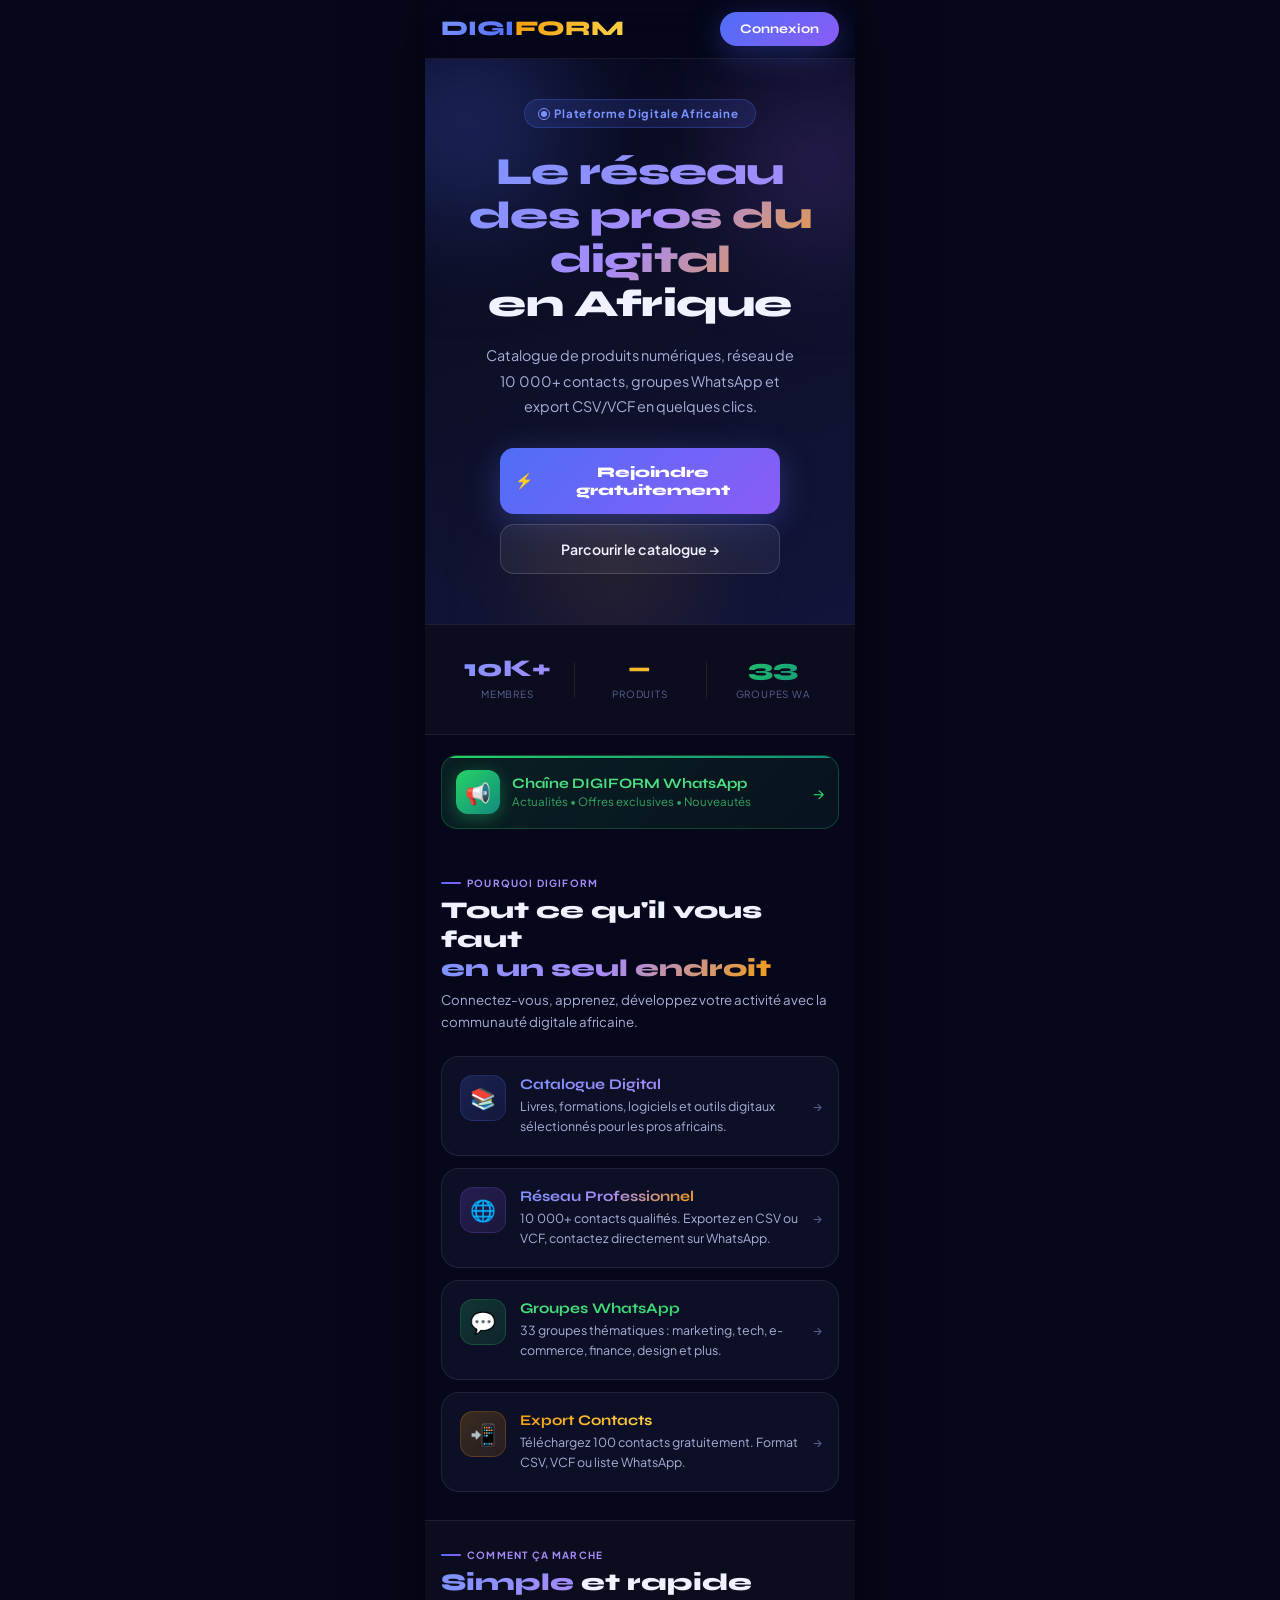
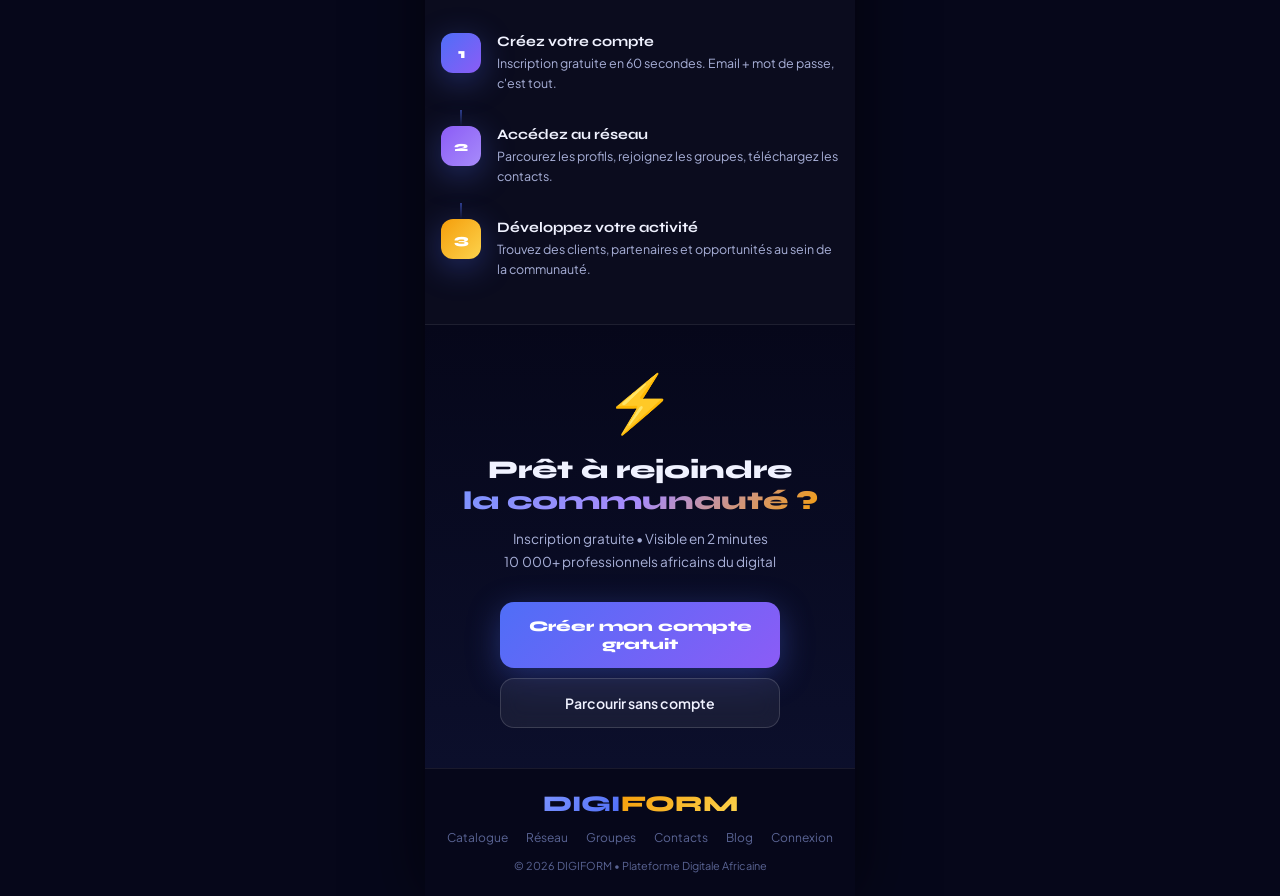
==== commit 9590b106: "Update index.html" ====
--- a/index.html
+++ b/index.html
@@ -6,196 +6,321 @@
 <title>DIGIFORM · Plateforme Digitale Africaine</title>
 <link rel="preconnect" href="https://fonts.googleapis.com"/>
 <link rel="preconnect" href="https://fonts.gstatic.com" crossorigin/>
-<link href="https://fonts.googleapis.com/css2?family=DM+Sans:wght@400;500;600;700&family=Syne:wght@700;800&display=swap" rel="stylesheet"/>
+<link href="https://fonts.googleapis.com/css2?family=Plus+Jakarta+Sans:ital,wght@0,400;0,500;0,600;0,700;0,800;1,400&family=Syne:wght@700;800&display=swap" rel="stylesheet"/>
 <style>
 *,*::before,*::after{box-sizing:border-box;margin:0;padding:0;}
 :root{
-  --bg:#F5F7FA;--bg2:#FFF;--bg3:#F0F2F7;--bg4:#E2E6EF;
-  --border:#D1D9E6;--text:#0F172A;--text2:#475569;--text3:#94A3B8;
-  --blue:#2563EB;--blue2:#1D4ED8;--blue-l:#EFF6FF;--blue-b:#BFDBFE;
-  --gold:#D97706;--green:#059669;--green-l:#ECFDF5;--green-b:#A7F3D0;
-  --red:#DC2626;--wa:#25D366;
-  --sh:0 1px 3px rgba(0,0,0,.08),0 1px 2px rgba(0,0,0,.06);
-  --sh2:0 4px 14px rgba(0,0,0,.1);
+  --bg:#06071A;--bg2:#0D0F26;--bg3:#12153A;--bg4:#1A1F4A;
+  --border:rgba(255,255,255,.08);--border2:rgba(255,255,255,.15);
+  --text:#F0F2FF;--text2:#A8B0D8;--text3:#5A6494;
+  --blue:#4F6EF7;--blue2:#7B93FF;
+  --violet:#8B5CF6;--violet2:#A78BFA;
+  --gold:#F59E0B;--gold2:#FCD34D;
+  --green:#10B981;--red:#EF4444;
+  --wa:#25D366;
+  --grad-main:linear-gradient(135deg,#4F6EF7,#8B5CF6);
+  --grad-gold:linear-gradient(135deg,#F59E0B,#FCD34D);
+  --grad-text:linear-gradient(135deg,#7B93FF 0%,#A78BFA 50%,#F59E0B 100%);
+  --grad-hero:linear-gradient(160deg,#06071A 0%,#0D0F26 40%,#12153A 100%);
+  --sh-blue:0 8px 32px rgba(79,110,247,.35);
+  --sh-gold:0 8px 32px rgba(245,158,11,.3);
+  --sh-card:0 4px 24px rgba(0,0,0,.4);
 }
-html,body{min-height:100vh;background:var(--bg);color:var(--text);font-family:'DM Sans',sans-serif;max-width:430px;margin:0 auto;overflow-x:hidden;}
-@keyframes rise{from{opacity:0;transform:translateY(14px);}to{opacity:1;transform:none;}}
-@keyframes pulse{0%,100%{opacity:1;transform:scale(1);}50%{opacity:.4;transform:scale(1.5);}}
-@keyframes float{0%,100%{transform:translateY(0);}50%{transform:translateY(-6px);}}
-
-/* LOGO */
-.logo{font-family:'Syne',sans-serif;font-weight:800;line-height:1;display:inline-flex;}
-.ld{background:linear-gradient(135deg,#1E3A8A,#2563EB);-webkit-background-clip:text;-webkit-text-fill-color:transparent;background-clip:text;}
-.lf{background:linear-gradient(135deg,#D97706,#F59E0B);-webkit-background-clip:text;-webkit-text-fill-color:transparent;background-clip:text;}
-
-/* HEADER */
-.hdr{position:sticky;top:0;z-index:100;background:rgba(255,255,255,.96);backdrop-filter:blur(20px);border-bottom:1px solid var(--border);padding:11px 16px;display:flex;align-items:center;justify-content:space-between;box-shadow:var(--sh);}
-
-/* BUTTONS */
-.btn{display:inline-flex;align-items:center;justify-content:center;gap:6px;border:none;cursor:pointer;font-family:'DM Sans',sans-serif;font-weight:600;transition:all .2s;text-decoration:none;}
-.b-blue{background:var(--blue);color:#fff;border-radius:10px;padding:9px 16px;font-size:.82rem;}
-.b-blue:hover{background:var(--blue2);box-shadow:0 4px 14px rgba(37,99,235,.3);}
-.b-xl{width:100%;padding:13px;border-radius:12px;font-size:.92rem;font-weight:700;font-family:'Syne',sans-serif;}
-.b-out{background:var(--bg2);color:var(--text);border:1.5px solid var(--border);border-radius:12px;padding:12px;font-family:'Syne',sans-serif;font-size:.88rem;font-weight:700;}
-.b-out:hover{border-color:var(--blue);color:var(--blue);}
-
-/* HERO */
-.hero{background:linear-gradient(160deg,#EFF6FF 0%,#F5F7FA 65%);padding:32px 18px 30px;text-align:center;border-bottom:1px solid var(--border);}
-.hero-tag{display:inline-flex;align-items:center;gap:6px;background:var(--blue-l);color:var(--blue);border:1px solid var(--blue-b);border-radius:999px;padding:5px 14px;font-size:.72rem;font-weight:700;letter-spacing:.04em;margin-bottom:16px;}
-.hero-tag::before{content:'';width:6px;height:6px;border-radius:50%;background:var(--blue);animation:pulse 2s infinite;}
-.hero h1{font-family:'Syne',sans-serif;font-size:1.9rem;font-weight:800;line-height:1.2;margin-bottom:11px;color:var(--text);}
-.hero h1 em{font-style:normal;background:linear-gradient(135deg,var(--blue),#7C3AED);-webkit-background-clip:text;-webkit-text-fill-color:transparent;background-clip:text;}
-.hero p{font-size:.87rem;color:var(--text2);line-height:1.75;margin-bottom:24px;max-width:300px;margin-left:auto;margin-right:auto;}
-.hero-btns{display:flex;flex-direction:column;gap:9px;max-width:290px;margin:0 auto 0;}
-
-/* STATS */
-.stats{display:grid;grid-template-columns:repeat(3,1fr);gap:1px;background:var(--border);border-radius:13px;overflow:hidden;margin:18px 16px;}
-.sc{background:var(--bg2);padding:13px 8px;text-align:center;}
-.sn{font-family:'Syne',sans-serif;font-size:1.25rem;font-weight:800;color:var(--blue);}
-.sl{font-size:.58rem;color:var(--text3);margin-top:2px;text-transform:uppercase;letter-spacing:.05em;}
-
-/* WA BANNER */
-.wa-ban{display:flex;align-items:center;gap:11px;background:var(--green-l);border:1.5px solid var(--green-b);border-radius:13px;padding:14px 16px;text-decoration:none;transition:all .2s;margin:0 16px 20px;}
-.wa-ban:hover{border-color:var(--green);}
-.wa-ico{width:40px;height:40px;border-radius:50%;background:var(--wa);display:flex;align-items:center;justify-content:center;font-size:1.2rem;flex-shrink:0;}
-
-/* SECTION */
-.sect{padding:20px 16px;}
-.sect-alt{background:var(--bg2);border-top:1px solid var(--border);border-bottom:1px solid var(--border);}
-.sect-t{font-family:'Syne',sans-serif;font-size:1.1rem;font-weight:800;margin-bottom:5px;}
-.sect-s{font-size:.82rem;color:var(--text2);margin-bottom:16px;line-height:1.65;}
-
-/* FEATURES */
-.feat-g{display:grid;grid-template-columns:1fr 1fr;gap:9px;}
-.feat{background:var(--bg2);border:1px solid var(--border);border-radius:13px;padding:14px 12px;box-shadow:var(--sh);transition:all .2s;}
-.feat:hover{border-color:var(--blue);box-shadow:var(--sh2);}
-.feat-ico{font-size:1.5rem;display:block;margin-bottom:7px;}
-.feat-t{font-family:'Syne',sans-serif;font-size:.82rem;font-weight:700;}
-.feat-s{font-size:.7rem;color:var(--text3);margin-top:2px;}
-
-/* CTA */
-.cta-sect{background:linear-gradient(135deg,#1E3A8A,#2563EB);padding:30px 18px;text-align:center;}
-.cta-sect h2{font-family:'Syne',sans-serif;font-size:1.25rem;font-weight:800;color:#fff;margin-bottom:8px;}
-.cta-sect p{font-size:.82rem;color:rgba(255,255,255,.8);margin-bottom:20px;line-height:1.65;}
-.btn-white{display:block;max-width:270px;margin:0 auto 10px;padding:13px;border-radius:11px;font-family:'Syne',sans-serif;font-weight:800;font-size:.9rem;background:#fff;color:var(--blue);border:none;cursor:pointer;text-decoration:none;text-align:center;transition:all .2s;}
-.btn-white:hover{background:#DBEAFE;}
-
-/* FOOTER */
-footer{padding:18px 16px;background:var(--bg2);border-top:1px solid var(--border);text-align:center;}
-.f-links{display:flex;gap:14px;justify-content:center;flex-wrap:wrap;margin:9px 0;}
-.f-links a{font-size:.72rem;color:var(--text3);text-decoration:none;}
-.f-links a:hover{color:var(--blue);}
-
-#toast{position:fixed;top:72px;left:50%;transform:translateX(-50%);padding:10px 20px;border-radius:999px;z-index:9999;font-weight:700;font-size:.82rem;box-shadow:0 8px 24px rgba(0,0,0,.15);white-space:nowrap;max-width:90vw;text-align:center;display:none;}
-#toast.show{display:block;animation:rise .3s ease;}
-#toast.ok{background:var(--green);color:#fff;}
-#toast.inf{background:var(--blue);color:#fff;}
-@media(min-width:430px){body{box-shadow:0 0 40px rgba(0,0,0,.1);}}
+html,body{min-height:100vh;background:var(--bg);color:var(--text);font-family:'Plus Jakarta Sans',sans-serif;max-width:430px;margin:0 auto;overflow-x:hidden;}
+::selection{background:rgba(79,110,247,.4);color:#fff;}
+::-webkit-scrollbar{width:3px;}::-webkit-scrollbar-thumb{background:var(--bg4);border-radius:3px;}
+
+@keyframes rise{from{opacity:0;transform:translateY(20px);}to{opacity:1;transform:none;}}
+@keyframes glow{0%,100%{opacity:.6;}50%{opacity:1;}}
+@keyframes float{0%,100%{transform:translateY(0) rotate(0deg);}50%{transform:translateY(-12px) rotate(2deg);}}
+@keyframes shimmer{from{background-position:-200%;}to{background-position:200%;}}
+@keyframes pulse-ring{0%{transform:scale(1);opacity:.6;}100%{transform:scale(1.8);opacity:0;}}
+@keyframes slide-in{from{opacity:0;transform:translateX(-20px);}to{opacity:1;transform:none;}}
+
+/* ── GRADIENTS TEXT ── */
+.g-text{background:var(--grad-text);-webkit-background-clip:text;-webkit-text-fill-color:transparent;background-clip:text;}
+.g-blue{background:linear-gradient(135deg,#7B93FF,#A78BFA);-webkit-background-clip:text;-webkit-text-fill-color:transparent;background-clip:text;}
+.g-gold{background:var(--grad-gold);-webkit-background-clip:text;-webkit-text-fill-color:transparent;background-clip:text;}
+
+/* ── LOGO ── */
+.logo{font-family:'Syne',sans-serif;font-weight:800;line-height:1;display:inline-flex;align-items:baseline;gap:1px;}
+.ld{background:linear-gradient(135deg,#7B93FF,#4F6EF7);-webkit-background-clip:text;-webkit-text-fill-color:transparent;background-clip:text;}
+.lf{background:var(--grad-gold);-webkit-background-clip:text;-webkit-text-fill-color:transparent;background-clip:text;}
+
+/* ── HEADER ── */
+header{position:sticky;top:0;z-index:100;background:rgba(6,7,26,.85);backdrop-filter:blur(20px);-webkit-backdrop-filter:blur(20px);border-bottom:1px solid var(--border);padding:12px 16px;display:flex;align-items:center;justify-content:space-between;}
+.btn-login{background:var(--grad-main);color:#fff;border:none;border-radius:999px;padding:9px 20px;font-size:.82rem;font-weight:700;font-family:'Syne',sans-serif;cursor:pointer;text-decoration:none;box-shadow:var(--sh-blue);transition:all .25s;}
+.btn-login:hover{transform:translateY(-2px);box-shadow:0 12px 40px rgba(79,110,247,.5);}
+
+/* ── HERO ── */
+.hero{position:relative;padding:40px 20px 50px;text-align:center;overflow:hidden;background:var(--grad-hero);}
+/* Orbes de fond */
+.orb{position:absolute;border-radius:50%;filter:blur(60px);animation:glow 4s ease-in-out infinite;pointer-events:none;}
+.orb-1{width:200px;height:200px;background:rgba(79,110,247,.3);top:-40px;left:-60px;animation-delay:0s;}
+.orb-2{width:160px;height:160px;background:rgba(139,92,246,.25);top:20px;right:-40px;animation-delay:1.5s;}
+.orb-3{width:120px;height:120px;background:rgba(245,158,11,.2);bottom:0;left:30%;animation-delay:3s;}
+.hero-tag{display:inline-flex;align-items:center;gap:7px;background:rgba(79,110,247,.15);border:1px solid rgba(79,110,247,.3);border-radius:999px;padding:6px 16px;font-size:.72rem;font-weight:700;color:var(--blue2);letter-spacing:.06em;margin-bottom:22px;position:relative;z-index:1;}
+.hero-tag-dot{width:6px;height:6px;border-radius:50%;background:var(--blue2);position:relative;}
+.hero-tag-dot::after{content:'';position:absolute;inset:-3px;border-radius:50%;border:1px solid var(--blue2);animation:pulse-ring 1.5s ease-out infinite;}
+.hero h1{font-family:'Syne',sans-serif;font-size:2.4rem;font-weight:800;line-height:1.15;margin-bottom:16px;position:relative;z-index:1;letter-spacing:-.02em;}
+.hero h1 span{display:block;}
+.hero p{font-size:.9rem;color:var(--text2);line-height:1.8;max-width:320px;margin:0 auto 28px;position:relative;z-index:1;}
+.hero-btns{display:flex;flex-direction:column;gap:10px;max-width:280px;margin:0 auto;position:relative;z-index:1;}
+.btn-primary{display:flex;align-items:center;justify-content:center;gap:8px;background:var(--grad-main);color:#fff;border:none;border-radius:14px;padding:15px;font-family:'Syne',sans-serif;font-size:.92rem;font-weight:800;cursor:pointer;text-decoration:none;box-shadow:var(--sh-blue);transition:all .25s;}
+.btn-primary:hover{transform:translateY(-3px);box-shadow:0 16px 48px rgba(79,110,247,.5);}
+.btn-secondary{display:flex;align-items:center;justify-content:center;gap:8px;background:rgba(255,255,255,.06);color:var(--text);border:1px solid var(--border2);border-radius:14px;padding:15px;font-family:'Plus Jakarta Sans',sans-serif;font-size:.88rem;font-weight:600;cursor:pointer;text-decoration:none;transition:all .25s;backdrop-filter:blur(10px);}
+.btn-secondary:hover{background:rgba(255,255,255,.1);border-color:rgba(255,255,255,.25);}
+
+/* ── STATS ── */
+.stats-section{padding:24px 16px;background:rgba(255,255,255,.02);border-top:1px solid var(--border);border-bottom:1px solid var(--border);}
+.stats-grid{display:grid;grid-template-columns:repeat(3,1fr);gap:0;background:transparent;}
+.stat{text-align:center;padding:8px 4px;position:relative;}
+.stat+.stat::before{content:'';position:absolute;left:0;top:20%;height:60%;width:1px;background:var(--border);}
+.stat-n{font-family:'Syne',sans-serif;font-size:1.5rem;font-weight:800;display:block;line-height:1;}
+.stat-l{font-size:.62rem;color:var(--text3);margin-top:4px;text-transform:uppercase;letter-spacing:.08em;}
+
+/* ── WA CHANNEL ── */
+.wa-section{margin:20px 16px;}
+.wa-card{display:flex;align-items:center;gap:12px;background:linear-gradient(135deg,rgba(37,211,102,.12),rgba(37,211,102,.06));border:1px solid rgba(37,211,102,.25);border-radius:16px;padding:14px;text-decoration:none;transition:all .25s;position:relative;overflow:hidden;}
+.wa-card::before{content:'';position:absolute;top:0;left:0;right:0;height:2px;background:linear-gradient(90deg,var(--wa),#128C7E);}
+.wa-card:hover{border-color:rgba(37,211,102,.5);transform:translateY(-2px);}
+.wa-ico{width:44px;height:44px;border-radius:12px;background:linear-gradient(135deg,#25D366,#128C7E);display:flex;align-items:center;justify-content:center;font-size:1.3rem;flex-shrink:0;box-shadow:0 4px 16px rgba(37,211,102,.35);}
+.wa-title{font-family:'Syne',sans-serif;font-size:.9rem;font-weight:700;color:#4ADE80;}
+.wa-sub{font-size:.72rem;color:rgba(74,222,128,.7);margin-top:2px;}
+.wa-arrow{font-size:1rem;color:var(--wa);margin-left:auto;flex-shrink:0;}
+
+/* ── FEATURES ── */
+.features-section{padding:28px 16px;}
+.section-tag{font-size:.62rem;font-weight:700;color:var(--violet2);letter-spacing:.12em;text-transform:uppercase;margin-bottom:8px;display:flex;align-items:center;gap:6px;}
+.section-tag::before{content:'';width:20px;height:2px;border-radius:2px;background:var(--grad-main);}
+.section-title{font-family:'Syne',sans-serif;font-size:1.5rem;font-weight:800;line-height:1.2;margin-bottom:5px;}
+.section-sub{font-size:.83rem;color:var(--text2);line-height:1.7;margin-bottom:22px;}
+.feat-grid{display:flex;flex-direction:column;gap:12px;}
+.feat-card{background:var(--bg2);border:1px solid var(--border);border-radius:18px;padding:18px;display:flex;gap:14px;align-items:flex-start;position:relative;overflow:hidden;transition:all .25s;}
+.feat-card::after{content:'';position:absolute;inset:0;border-radius:18px;opacity:0;transition:opacity .25s;background:linear-gradient(135deg,rgba(79,110,247,.05),rgba(139,92,246,.05));}
+.feat-card:hover{border-color:var(--border2);transform:translateX(4px);}
+.feat-card:hover::after{opacity:1;}
+.feat-ico-wrap{width:46px;height:46px;border-radius:13px;display:flex;align-items:center;justify-content:center;font-size:1.3rem;flex-shrink:0;}
+.feat-title{font-family:'Syne',sans-serif;font-size:.92rem;font-weight:700;margin-bottom:4px;}
+.feat-desc{font-size:.78rem;color:var(--text2);line-height:1.6;}
+.feat-arrow{position:absolute;right:16px;top:50%;transform:translateY(-50%);font-size:.8rem;color:var(--text3);}
+
+/* ── HOW IT WORKS ── */
+.how-section{padding:28px 16px;background:rgba(255,255,255,.02);border-top:1px solid var(--border);border-bottom:1px solid var(--border);}
+.steps{display:flex;flex-direction:column;gap:0;}
+.step{display:flex;gap:16px;padding:16px 0;position:relative;}
+.step+.step::before{content:'';position:absolute;left:19px;top:0;width:2px;height:16px;background:linear-gradient(180deg,rgba(79,110,247,.5),rgba(79,110,247,0));}
+.step-num{width:40px;height:40px;border-radius:12px;background:var(--grad-main);display:flex;align-items:center;justify-content:center;font-family:'Syne',sans-serif;font-size:.88rem;font-weight:800;color:#fff;flex-shrink:0;box-shadow:var(--sh-blue);}
+.step-title{font-family:'Syne',sans-serif;font-size:.9rem;font-weight:700;margin-bottom:4px;}
+.step-desc{font-size:.78rem;color:var(--text2);line-height:1.6;}
+
+/* ── CTA FINAL ── */
+.cta-section{padding:40px 20px;text-align:center;background:linear-gradient(180deg,var(--bg) 0%,rgba(79,110,247,.08) 100%);}
+.cta-icon{font-size:3.5rem;margin-bottom:18px;display:block;animation:float 4s ease-in-out infinite;}
+.cta-title{font-family:'Syne',sans-serif;font-size:1.6rem;font-weight:800;line-height:1.2;margin-bottom:10px;}
+.cta-sub{font-size:.85rem;color:var(--text2);line-height:1.75;margin-bottom:28px;}
+.cta-btns{display:flex;flex-direction:column;gap:10px;max-width:280px;margin:0 auto;}
+
+/* ── FOOTER ── */
+footer{padding:24px 20px;border-top:1px solid var(--border);text-align:center;}
+.footer-logo{margin-bottom:14px;}
+.footer-links{display:flex;gap:18px;justify-content:center;flex-wrap:wrap;margin-bottom:14px;}
+.footer-links a{font-size:.75rem;color:var(--text3);text-decoration:none;transition:color .2s;}
+.footer-links a:hover{color:var(--blue2);}
+.footer-copy{font-size:.68rem;color:var(--text3);}
+
+@media(min-width:430px){body{box-shadow:0 0 60px rgba(0,0,0,.6);}}
 </style>
 </head>
 <body>
 
-<header class="hdr">
-  <div class="logo" style="font-size:1.25rem;"><span class="ld">DIGI</span><span class="lf">FORM</span></div>
-  <div style="display:flex;gap:7px;">
-    <a href="auth.html" class="btn b-blue" style="padding:8px 14px;font-size:.8rem;background:var(--bg3);color:var(--text);border:1.5px solid var(--border);border-radius:9px;">Connexion</a>
-    <a href="auth.html?m=register" class="btn b-blue" style="padding:8px 14px;font-size:.8rem;">S'inscrire</a>
-  </div>
+<header>
+  <div class="logo" style="font-size:1.3rem;"><span class="ld">DIGI</span><span class="lf">FORM</span></div>
+  <a href="auth.html" class="btn-login">Connexion</a>
 </header>
 
-<div>
-  <!-- HERO -->
-  <div class="hero">
-    <div class="hero-tag">◆ Plateforme Digitale Africaine</div>
-    <h1>Le réseau des<br/><em>pros du digital</em><br/>en Afrique</h1>
-    <p>Catalogue numérique, réseau de 10 000+ contacts professionnels, export CSV/VCF et messagerie WhatsApp directe.</p>
-    <div class="hero-btns" id="hbtns">
-      <a href="auth.html?m=register" class="btn b-blue b-xl" style="display:flex;">Rejoindre gratuitement</a>
-      <a href="auth.html" class="btn b-out" style="display:flex;width:100%;">Se connecter</a>
-      <a href="dashboard.html" style="font-size:.78rem;color:var(--text3);text-decoration:none;text-align:center;padding:3px;">Parcourir sans compte →</a>
-    </div>
-  </div>
-
-  <!-- STATS -->
-  <div class="stats">
-    <div class="sc"><div class="sn" id="sm">—</div><div class="sl">Membres</div></div>
-    <div class="sc"><div class="sn" id="sp">—</div><div class="sl">Produits</div></div>
-    <div class="sc"><div class="sn" style="color:var(--green);">10K+</div><div class="sl">Contacts</div></div>
-  </div>
-
-  <!-- WA CHANNEL -->
-  <a href="https://whatsapp.com/channel/0029Vb7wL2sFi8xjaIYup310" target="_blank" class="wa-ban">
-    <div class="wa-ico">📢</div>
-    <div style="flex:1;"><div style="font-size:.85rem;font-weight:700;color:#065F46;">Rejoindre la chaîne DIGIFORM</div><div style="font-size:.72rem;color:var(--green);margin-top:1px;">Actualités et offres exclusives sur WhatsApp</div></div>
-    <span style="color:var(--green);font-size:.9rem;">→</span>
+<!-- HERO -->
+<section class="hero">
+  <div class="orb orb-1"></div>
+  <div class="orb orb-2"></div>
+  <div class="orb orb-3"></div>
+
+  <div class="hero-tag">
+    <div class="hero-tag-dot"></div>
+    Plateforme Digitale Africaine
+  </div>
+
+  <h1>
+    <span class="g-blue">Le réseau</span>
+    <span class="g-text">des pros du digital</span>
+    <span style="color:var(--text);">en Afrique</span>
+  </h1>
+
+  <p>Catalogue de produits numériques, réseau de 10&thinsp;000+ contacts, groupes WhatsApp et export CSV/VCF en quelques clics.</p>
+
+  <div class="hero-btns" id="hero-btns">
+    <a href="auth.html?m=register" class="btn-primary">
+      <span>&#9889;</span> Rejoindre gratuitement
+    </a>
+    <a href="dashboard.html" class="btn-secondary">
+      Parcourir le catalogue &#8594;
+    </a>
+  </div>
+</section>
+
+<!-- STATS -->
+<section class="stats-section">
+  <div class="stats-grid">
+    <div class="stat">
+      <span class="stat-n g-blue" id="st-m">10K+</span>
+      <span class="stat-l">Membres</span>
+    </div>
+    <div class="stat">
+      <span class="stat-n g-gold" id="st-p">—</span>
+      <span class="stat-l">Produits</span>
+    </div>
+    <div class="stat">
+      <span class="stat-n" style="background:linear-gradient(135deg,#25D366,#128C7E);-webkit-background-clip:text;-webkit-text-fill-color:transparent;background-clip:text;">33</span>
+      <span class="stat-l">Groupes WA</span>
+    </div>
+  </div>
+</section>
+
+<!-- WA CHANNEL -->
+<div class="wa-section">
+  <a href="https://whatsapp.com/channel/0029Vb7wL2sFi8xjaIYup310" target="_blank" rel="noopener" class="wa-card">
+    <div class="wa-ico">&#128226;</div>
+    <div>
+      <div class="wa-title">Chaîne DIGIFORM WhatsApp</div>
+      <div class="wa-sub">Actualités &bull; Offres exclusives &bull; Nouveautés</div>
+    </div>
+    <div class="wa-arrow">&#8594;</div>
   </a>
-
-  <!-- FEATURES -->
-  <div class="sect sect-alt">
-    <div class="sect-t">Pourquoi DIGIFORM ?</div>
-    <div class="sect-s">Tout ce dont vous avez besoin pour votre activité digitale en Afrique.</div>
-    <div class="feat-g">
-      <div class="feat"><span class="feat-ico">📚</span><div class="feat-t">Catalogue digital</div><div class="feat-s">Livres, formations, logiciels, audio</div></div>
-      <div class="feat"><span class="feat-ico">🌐</span><div class="feat-t">Réseau pro</div><div class="feat-s">10 000+ professionnels</div></div>
-      <div class="feat"><span class="feat-ico">💬</span><div class="feat-t">WhatsApp direct</div><div class="feat-s">Contactez en 1 clic</div></div>
-      <div class="feat"><span class="feat-ico">📲</span><div class="feat-t">Export contacts</div><div class="feat-s">CSV, VCF, liste WA</div></div>
-      <div class="feat"><span class="feat-ico">🔔</span><div class="feat-t">Notifications</div><div class="feat-s">Actualités en temps réel</div></div>
-      <div class="feat"><span class="feat-ico">🔒</span><div class="feat-t">Contrôle total</div><div class="feat-s">Visibilité personnalisable</div></div>
-    </div>
-  </div>
-
-  <!-- CTA -->
-  <div class="cta-sect">
-    <h2>Prêt à rejoindre le réseau ?</h2>
-    <p>Inscription gratuite · Visible en 2 minutes<br/>10 000+ professionnels africains</p>
-    <a href="auth.html?m=register" class="btn-white">Créer mon compte gratuit</a>
-    <a href="dashboard.html" style="display:block;text-align:center;color:rgba(255,255,255,.7);font-size:.8rem;text-decoration:none;margin-top:6px;">Parcourir le catalogue →</a>
-  </div>
-
-  <!-- FOOTER -->
-  <footer>
-    <div class="logo" style="font-size:1.1rem;margin-bottom:8px;"><span class="ld">DIGI</span><span class="lf">FORM</span></div>
-    <div class="f-links">
-      <a href="dashboard.html">Catalogue</a>
-      <a href="network.html">Réseau</a>
-      <a href="contacts.html">Contacts</a>
-      <a href="blog.html">Blog</a>
-      <a href="auth.html">Connexion</a>
-    </div>
-    <div style="font-size:.68rem;color:var(--text3);">© 2026 DIGIFORM · Plateforme Digitale Africaine</div>
-  </footer>
 </div>
 
-<div id="toast"></div>
+<!-- FEATURES -->
+<section class="features-section">
+  <div class="section-tag">Pourquoi DIGIFORM</div>
+  <h2 class="section-title">
+    Tout ce qu'il vous faut<br/>
+    <span class="g-text">en un seul endroit</span>
+  </h2>
+  <p class="section-sub">Connectez-vous, apprenez, développez votre activité avec la communauté digitale africaine.</p>
+
+  <div class="feat-grid">
+
+    <a href="dashboard.html" class="feat-card" style="text-decoration:none;">
+      <div class="feat-ico-wrap" style="background:linear-gradient(135deg,rgba(79,110,247,.2),rgba(79,110,247,.1));border:1px solid rgba(79,110,247,.2);">&#128218;</div>
+      <div style="flex:1;">
+        <div class="feat-title"><span class="g-blue">Catalogue Digital</span></div>
+        <div class="feat-desc">Livres, formations, logiciels et outils digitaux sélectionnés pour les pros africains.</div>
+      </div>
+      <div class="feat-arrow">&#8594;</div>
+    </a>
+
+    <a href="network.html" class="feat-card" style="text-decoration:none;">
+      <div class="feat-ico-wrap" style="background:linear-gradient(135deg,rgba(139,92,246,.2),rgba(139,92,246,.1));border:1px solid rgba(139,92,246,.2);">&#127760;</div>
+      <div style="flex:1;">
+        <div class="feat-title"><span class="g-text">Réseau Professionnel</span></div>
+        <div class="feat-desc">10&thinsp;000+ contacts qualifiés. Exportez en CSV ou VCF, contactez directement sur WhatsApp.</div>
+      </div>
+      <div class="feat-arrow">&#8594;</div>
+    </a>
+
+    <a href="groups.html" class="feat-card" style="text-decoration:none;">
+      <div class="feat-ico-wrap" style="background:linear-gradient(135deg,rgba(37,211,102,.2),rgba(37,211,102,.1));border:1px solid rgba(37,211,102,.2);">&#128172;</div>
+      <div style="flex:1;">
+        <div class="feat-title" style="background:linear-gradient(135deg,#4ADE80,#25D366);-webkit-background-clip:text;-webkit-text-fill-color:transparent;background-clip:text;">Groupes WhatsApp</div>
+        <div class="feat-desc">33 groupes thématiques : marketing, tech, e-commerce, finance, design et plus.</div>
+      </div>
+      <div class="feat-arrow">&#8594;</div>
+    </a>
+
+    <a href="contacts.html" class="feat-card" style="text-decoration:none;">
+      <div class="feat-ico-wrap" style="background:linear-gradient(135deg,rgba(245,158,11,.2),rgba(245,158,11,.1));border:1px solid rgba(245,158,11,.2);">&#128242;</div>
+      <div style="flex:1;">
+        <div class="feat-title"><span class="g-gold">Export Contacts</span></div>
+        <div class="feat-desc">Téléchargez 100 contacts gratuitement. Format CSV, VCF ou liste WhatsApp.</div>
+      </div>
+      <div class="feat-arrow">&#8594;</div>
+    </a>
+
+  </div>
+</section>
+
+<!-- HOW IT WORKS -->
+<section class="how-section">
+  <div class="section-tag">Comment ça marche</div>
+  <h2 class="section-title" style="margin-bottom:20px;">
+    <span class="g-blue">Simple</span> et rapide
+  </h2>
+
+  <div class="steps">
+    <div class="step">
+      <div class="step-num">1</div>
+      <div>
+        <div class="step-title">Créez votre compte</div>
+        <div class="step-desc">Inscription gratuite en 60 secondes. Email + mot de passe, c'est tout.</div>
+      </div>
+    </div>
+    <div class="step">
+      <div class="step-num" style="background:linear-gradient(135deg,#8B5CF6,#A78BFA);">2</div>
+      <div>
+        <div class="step-title">Accédez au réseau</div>
+        <div class="step-desc">Parcourez les profils, rejoignez les groupes, téléchargez les contacts.</div>
+      </div>
+    </div>
+    <div class="step">
+      <div class="step-num" style="background:linear-gradient(135deg,#F59E0B,#FCD34D);">3</div>
+      <div>
+        <div class="step-title">Développez votre activité</div>
+        <div class="step-desc">Trouvez des clients, partenaires et opportunités au sein de la communauté.</div>
+      </div>
+    </div>
+  </div>
+</section>
+
+<!-- CTA -->
+<section class="cta-section">
+  <span class="cta-icon">&#9889;</span>
+  <h2 class="cta-title">
+    Prêt à rejoindre<br/>
+    <span class="g-text">la communauté ?</span>
+  </h2>
+  <p class="cta-sub">Inscription gratuite &bull; Visible en 2 minutes<br/>10&thinsp;000+ professionnels africains du digital</p>
+  <div class="cta-btns">
+    <a href="auth.html?m=register" class="btn-primary">Créer mon compte gratuit</a>
+    <a href="dashboard.html" class="btn-secondary">Parcourir sans compte</a>
+  </div>
+</section>
+
+<!-- FOOTER -->
+<footer>
+  <div class="footer-logo">
+    <div class="logo" style="font-size:1.4rem;justify-content:center;"><span class="ld">DIGI</span><span class="lf">FORM</span></div>
+  </div>
+  <div class="footer-links">
+    <a href="dashboard.html">Catalogue</a>
+    <a href="network.html">Réseau</a>
+    <a href="groups.html">Groupes</a>
+    <a href="contacts.html">Contacts</a>
+    <a href="blog.html">Blog</a>
+    <a href="auth.html">Connexion</a>
+  </div>
+  <div class="footer-copy">© 2026 DIGIFORM &bull; Plateforme Digitale Africaine</div>
+</footer>
 
 <script>
-const SB='https://rxhjuetoxyjrairroycb.supabase.co';
-const ANON='eyJhbGciOiJIUzI1NiIsInR5cCI6IkpXVCJ9.eyJpc3MiOiJzdXBhYmFzZSIsInJlZiI6InJ4aGp1ZXRveHlqcmFpcnJveWNiIiwicm9sZSI6ImFub24iLCJpYXQiOjE3NzYwOTkxMjksImV4cCI6MjA5MTY3NTEyOX0.FTk6DNeI2FSsY6Eg1mKC64lj1-aS9fzTyzTlQbuGn-Q';
-
-// Si connecté → adapter le hero
-try{
-  const sess=JSON.parse(localStorage.getItem('dg_sess')||'null');
-  if(sess?.access_token){
-    document.getElementById('hbtns').innerHTML=`
-      <a href="dashboard.html" class="btn b-blue b-xl" style="display:flex;text-decoration:none;">Mon espace DIGIFORM</a>
-      <a href="network.html" class="btn b-out" style="display:flex;width:100%;text-decoration:none;">Voir le réseau</a>`;
-  }
-}catch{}
-
-// Charger les stats live
-async function loadStats(){
-  try{
-    const h={apikey:ANON,Authorization:`Bearer ${ANON}`,'Prefer':'count=exact'};
-    const [r1,r2]=await Promise.all([
-      fetch(`${SB}/rest/v1/profiles?select=id`,{headers:h}),
-      fetch(`${SB}/rest/v1/products?select=id`,{headers:h})
-    ]);
-    const m=await r1.json(),p=await r2.json();
-    document.getElementById('sm').textContent=Array.isArray(m)?m.length+'+':(m>0?m+'+':'—');
-    document.getElementById('sp').textContent=Array.isArray(p)?p.length+(p.length>0?'+':''):'—';
-  }catch{}
+var sess=null;try{sess=JSON.parse(localStorage.getItem('dg_sess')||'null');}catch(e){}
+if(sess){
+  var hb=document.getElementById('hero-btns');
+  if(hb)hb.innerHTML='<a href="dashboard.html" class="btn-primary"><span>&#127968;</span> Mon espace</a><a href="network.html" class="btn-secondary">Voir le réseau &#8594;</a>';
 }
-loadStats();
+var SB='https://rxhjuetoxyjrairroycb.supabase.co';
+var ANON='eyJhbGciOiJIUzI1NiIsInR5cCI6IkpXVCJ9.eyJpc3MiOiJzdXBhYmFzZSIsInJlZiI6InJ4aGp1ZXRveHlqcmFpcnJveWNiIiwicm9sZSI6ImFub24iLCJpYXQiOjE3NzYwOTkxMjksImV4cCI6MjA5MTY3NTEyOX0.FTk6DNeI2FSsY6Eg1mKC64lj1-aS9fzTyzTlQbuGn-Q';
+function fetchStat(path,cb){var x=new XMLHttpRequest();x.open('GET',SB+'/rest/v1/'+path,true);x.setRequestHeader('apikey',ANON);x.setRequestHeader('Prefer','count=exact');x.setRequestHeader('Range','0-0');x.onload=function(){var cr=x.getResponseHeader('Content-Range')||'';var n=parseInt((cr.split('/')[1])||'0')||0;cb(n);};x.onerror=function(){cb(0);};x.send();}
+fetchStat('profiles?select=id',function(n){var e=document.getElementById('st-m');if(e&&n>0)e.textContent=n>1000?(n/1000).toFixed(1)+'K+':String(n);});
+fetchStat('products?select=id',function(n){var e=document.getElementById('st-p');if(e)e.textContent=n>0?String(n):'—';});
 </script>
 </body>
 </html>
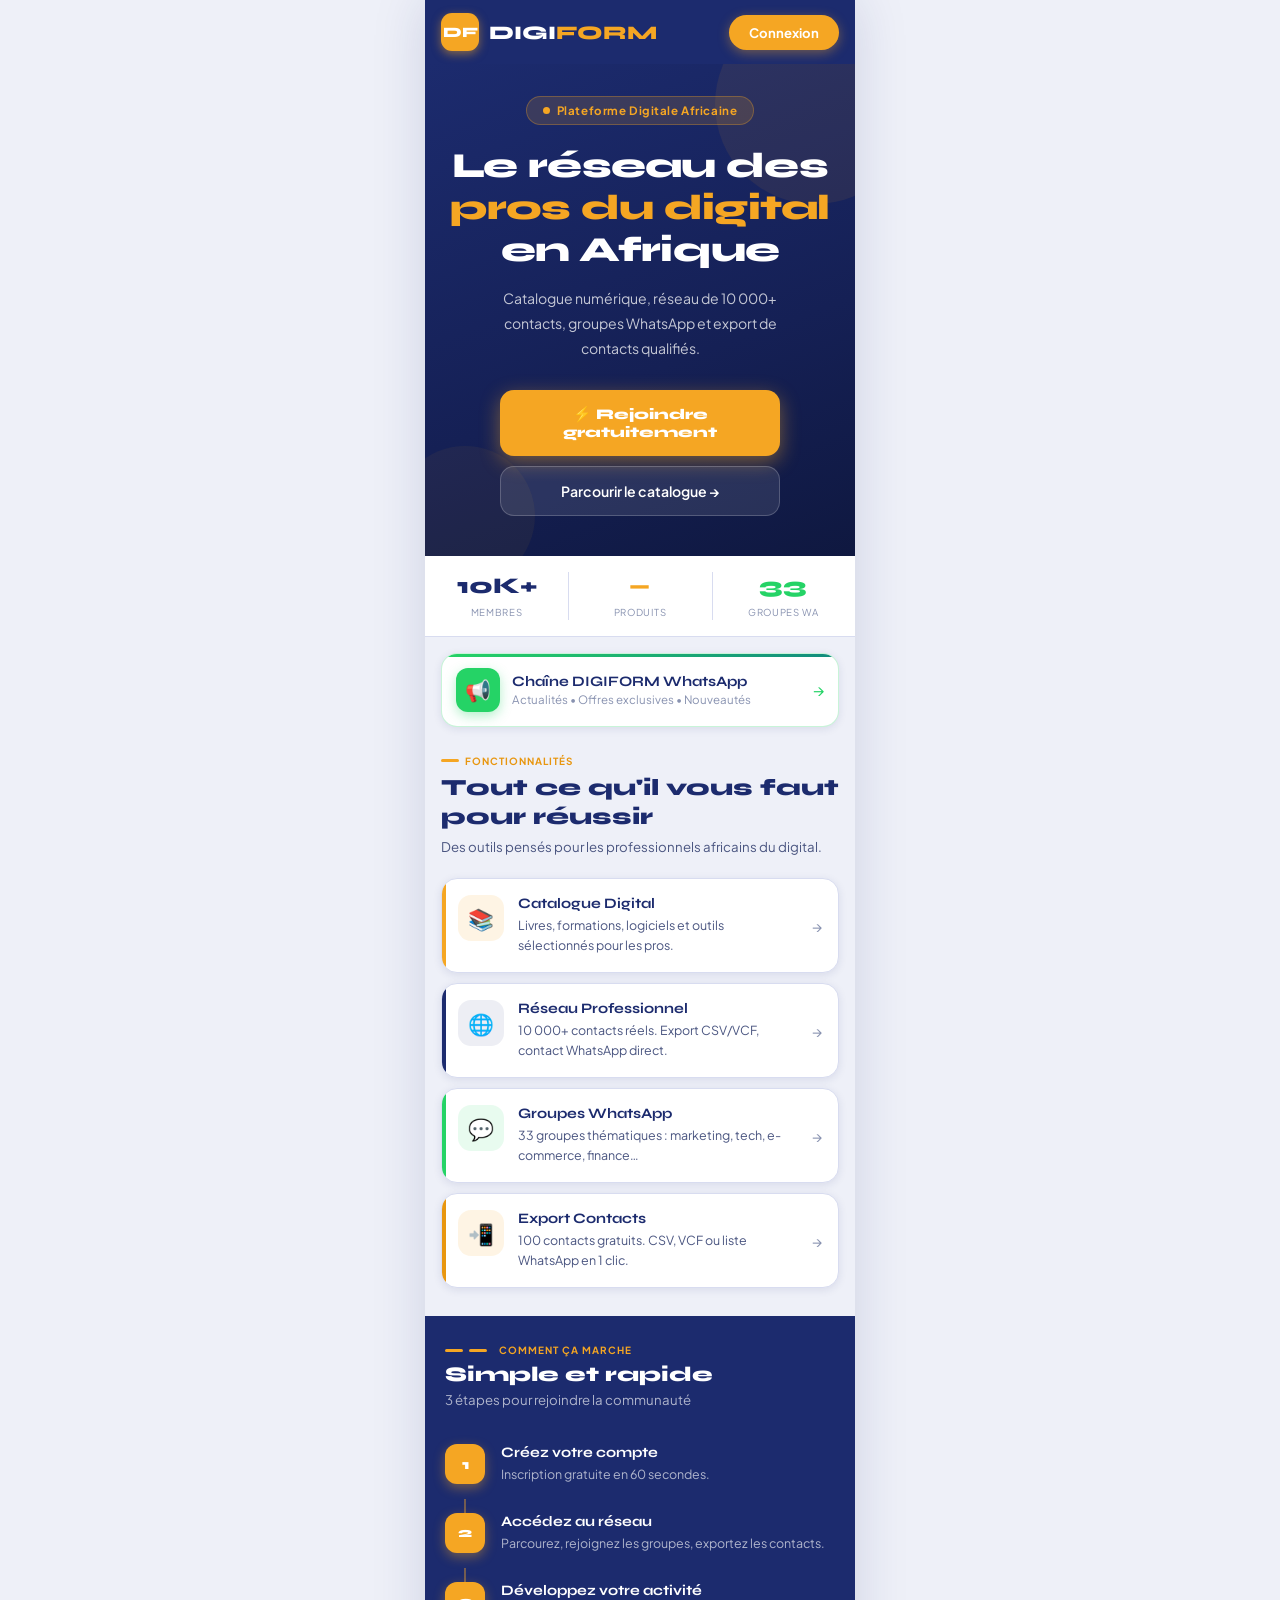
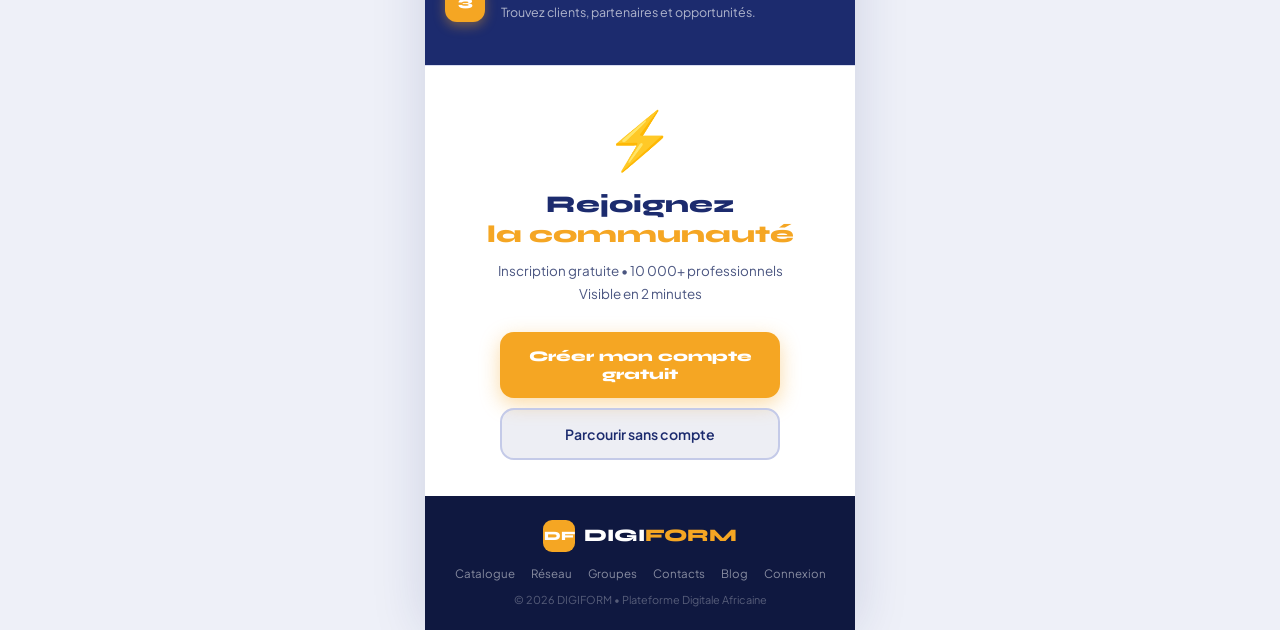
==== commit 0ec3ec94: "Update index.html" ====
--- a/index.html
+++ b/index.html
@@ -6,300 +6,243 @@
 <title>DIGIFORM · Plateforme Digitale Africaine</title>
 <link rel="preconnect" href="https://fonts.googleapis.com"/>
 <link rel="preconnect" href="https://fonts.gstatic.com" crossorigin/>
-<link href="https://fonts.googleapis.com/css2?family=Plus+Jakarta+Sans:ital,wght@0,400;0,500;0,600;0,700;0,800;1,400&family=Syne:wght@700;800&display=swap" rel="stylesheet"/>
+<link href="https://fonts.googleapis.com/css2?family=Plus+Jakarta+Sans:wght@400;500;600;700;800&family=Syne:wght@700;800&display=swap" rel="stylesheet"/>
 <style>
 *,*::before,*::after{box-sizing:border-box;margin:0;padding:0;}
 :root{
-  --bg:#06071A;--bg2:#0D0F26;--bg3:#12153A;--bg4:#1A1F4A;
-  --border:rgba(255,255,255,.08);--border2:rgba(255,255,255,.15);
-  --text:#F0F2FF;--text2:#A8B0D8;--text3:#5A6494;
-  --blue:#4F6EF7;--blue2:#7B93FF;
-  --violet:#8B5CF6;--violet2:#A78BFA;
-  --gold:#F59E0B;--gold2:#FCD34D;
-  --green:#10B981;--red:#EF4444;
-  --wa:#25D366;
-  --grad-main:linear-gradient(135deg,#4F6EF7,#8B5CF6);
-  --grad-gold:linear-gradient(135deg,#F59E0B,#FCD34D);
-  --grad-text:linear-gradient(135deg,#7B93FF 0%,#A78BFA 50%,#F59E0B 100%);
-  --grad-hero:linear-gradient(160deg,#06071A 0%,#0D0F26 40%,#12153A 100%);
-  --sh-blue:0 8px 32px rgba(79,110,247,.35);
-  --sh-gold:0 8px 32px rgba(245,158,11,.3);
-  --sh-card:0 4px 24px rgba(0,0,0,.4);
+  --bg:#EEF0F8;--bg2:#FFFFFF;--bg3:#E4E8F4;--bg4:#D4D9EE;
+  --navy:#1C2B6E;--navy2:#152055;--navy3:#0F1840;--navy-l:rgba(28,43,110,.08);
+  --orange:#F5A623;--orange2:#E8960F;--orange-l:rgba(245,166,35,.12);
+  --text:#1C2B6E;--text2:#4A5580;--text3:#8892B0;
+  --border:#D8DCF0;--border2:#C4CAE8;
+  --green:#10B981;--red:#EF4444;--wa:#25D366;
+  --sh:0 2px 8px rgba(28,43,110,.10);--sh2:0 4px 20px rgba(28,43,110,.14);--sh3:0 8px 32px rgba(28,43,110,.18);
 }
 html,body{min-height:100vh;background:var(--bg);color:var(--text);font-family:'Plus Jakarta Sans',sans-serif;max-width:430px;margin:0 auto;overflow-x:hidden;}
-::selection{background:rgba(79,110,247,.4);color:#fff;}
+::selection{background:rgba(28,43,110,.15);}
 ::-webkit-scrollbar{width:3px;}::-webkit-scrollbar-thumb{background:var(--bg4);border-radius:3px;}
-
-@keyframes rise{from{opacity:0;transform:translateY(20px);}to{opacity:1;transform:none;}}
-@keyframes glow{0%,100%{opacity:.6;}50%{opacity:1;}}
-@keyframes float{0%,100%{transform:translateY(0) rotate(0deg);}50%{transform:translateY(-12px) rotate(2deg);}}
-@keyframes shimmer{from{background-position:-200%;}to{background-position:200%;}}
-@keyframes pulse-ring{0%{transform:scale(1);opacity:.6;}100%{transform:scale(1.8);opacity:0;}}
-@keyframes slide-in{from{opacity:0;transform:translateX(-20px);}to{opacity:1;transform:none;}}
-
-/* ── GRADIENTS TEXT ── */
-.g-text{background:var(--grad-text);-webkit-background-clip:text;-webkit-text-fill-color:transparent;background-clip:text;}
-.g-blue{background:linear-gradient(135deg,#7B93FF,#A78BFA);-webkit-background-clip:text;-webkit-text-fill-color:transparent;background-clip:text;}
-.g-gold{background:var(--grad-gold);-webkit-background-clip:text;-webkit-text-fill-color:transparent;background-clip:text;}
-
-/* ── LOGO ── */
-.logo{font-family:'Syne',sans-serif;font-weight:800;line-height:1;display:inline-flex;align-items:baseline;gap:1px;}
-.ld{background:linear-gradient(135deg,#7B93FF,#4F6EF7);-webkit-background-clip:text;-webkit-text-fill-color:transparent;background-clip:text;}
-.lf{background:var(--grad-gold);-webkit-background-clip:text;-webkit-text-fill-color:transparent;background-clip:text;}
-
-/* ── HEADER ── */
-header{position:sticky;top:0;z-index:100;background:rgba(6,7,26,.85);backdrop-filter:blur(20px);-webkit-backdrop-filter:blur(20px);border-bottom:1px solid var(--border);padding:12px 16px;display:flex;align-items:center;justify-content:space-between;}
-.btn-login{background:var(--grad-main);color:#fff;border:none;border-radius:999px;padding:9px 20px;font-size:.82rem;font-weight:700;font-family:'Syne',sans-serif;cursor:pointer;text-decoration:none;box-shadow:var(--sh-blue);transition:all .25s;}
-.btn-login:hover{transform:translateY(-2px);box-shadow:0 12px 40px rgba(79,110,247,.5);}
-
-/* ── HERO ── */
-.hero{position:relative;padding:40px 20px 50px;text-align:center;overflow:hidden;background:var(--grad-hero);}
-/* Orbes de fond */
-.orb{position:absolute;border-radius:50%;filter:blur(60px);animation:glow 4s ease-in-out infinite;pointer-events:none;}
-.orb-1{width:200px;height:200px;background:rgba(79,110,247,.3);top:-40px;left:-60px;animation-delay:0s;}
-.orb-2{width:160px;height:160px;background:rgba(139,92,246,.25);top:20px;right:-40px;animation-delay:1.5s;}
-.orb-3{width:120px;height:120px;background:rgba(245,158,11,.2);bottom:0;left:30%;animation-delay:3s;}
-.hero-tag{display:inline-flex;align-items:center;gap:7px;background:rgba(79,110,247,.15);border:1px solid rgba(79,110,247,.3);border-radius:999px;padding:6px 16px;font-size:.72rem;font-weight:700;color:var(--blue2);letter-spacing:.06em;margin-bottom:22px;position:relative;z-index:1;}
-.hero-tag-dot{width:6px;height:6px;border-radius:50%;background:var(--blue2);position:relative;}
-.hero-tag-dot::after{content:'';position:absolute;inset:-3px;border-radius:50%;border:1px solid var(--blue2);animation:pulse-ring 1.5s ease-out infinite;}
-.hero h1{font-family:'Syne',sans-serif;font-size:2.4rem;font-weight:800;line-height:1.15;margin-bottom:16px;position:relative;z-index:1;letter-spacing:-.02em;}
-.hero h1 span{display:block;}
-.hero p{font-size:.9rem;color:var(--text2);line-height:1.8;max-width:320px;margin:0 auto 28px;position:relative;z-index:1;}
-.hero-btns{display:flex;flex-direction:column;gap:10px;max-width:280px;margin:0 auto;position:relative;z-index:1;}
-.btn-primary{display:flex;align-items:center;justify-content:center;gap:8px;background:var(--grad-main);color:#fff;border:none;border-radius:14px;padding:15px;font-family:'Syne',sans-serif;font-size:.92rem;font-weight:800;cursor:pointer;text-decoration:none;box-shadow:var(--sh-blue);transition:all .25s;}
-.btn-primary:hover{transform:translateY(-3px);box-shadow:0 16px 48px rgba(79,110,247,.5);}
-.btn-secondary{display:flex;align-items:center;justify-content:center;gap:8px;background:rgba(255,255,255,.06);color:var(--text);border:1px solid var(--border2);border-radius:14px;padding:15px;font-family:'Plus Jakarta Sans',sans-serif;font-size:.88rem;font-weight:600;cursor:pointer;text-decoration:none;transition:all .25s;backdrop-filter:blur(10px);}
-.btn-secondary:hover{background:rgba(255,255,255,.1);border-color:rgba(255,255,255,.25);}
-
-/* ── STATS ── */
-.stats-section{padding:24px 16px;background:rgba(255,255,255,.02);border-top:1px solid var(--border);border-bottom:1px solid var(--border);}
-.stats-grid{display:grid;grid-template-columns:repeat(3,1fr);gap:0;background:transparent;}
-.stat{text-align:center;padding:8px 4px;position:relative;}
-.stat+.stat::before{content:'';position:absolute;left:0;top:20%;height:60%;width:1px;background:var(--border);}
-.stat-n{font-family:'Syne',sans-serif;font-size:1.5rem;font-weight:800;display:block;line-height:1;}
-.stat-l{font-size:.62rem;color:var(--text3);margin-top:4px;text-transform:uppercase;letter-spacing:.08em;}
-
-/* ── WA CHANNEL ── */
-.wa-section{margin:20px 16px;}
-.wa-card{display:flex;align-items:center;gap:12px;background:linear-gradient(135deg,rgba(37,211,102,.12),rgba(37,211,102,.06));border:1px solid rgba(37,211,102,.25);border-radius:16px;padding:14px;text-decoration:none;transition:all .25s;position:relative;overflow:hidden;}
-.wa-card::before{content:'';position:absolute;top:0;left:0;right:0;height:2px;background:linear-gradient(90deg,var(--wa),#128C7E);}
-.wa-card:hover{border-color:rgba(37,211,102,.5);transform:translateY(-2px);}
-.wa-ico{width:44px;height:44px;border-radius:12px;background:linear-gradient(135deg,#25D366,#128C7E);display:flex;align-items:center;justify-content:center;font-size:1.3rem;flex-shrink:0;box-shadow:0 4px 16px rgba(37,211,102,.35);}
-.wa-title{font-family:'Syne',sans-serif;font-size:.9rem;font-weight:700;color:#4ADE80;}
-.wa-sub{font-size:.72rem;color:rgba(74,222,128,.7);margin-top:2px;}
-.wa-arrow{font-size:1rem;color:var(--wa);margin-left:auto;flex-shrink:0;}
-
-/* ── FEATURES ── */
-.features-section{padding:28px 16px;}
-.section-tag{font-size:.62rem;font-weight:700;color:var(--violet2);letter-spacing:.12em;text-transform:uppercase;margin-bottom:8px;display:flex;align-items:center;gap:6px;}
-.section-tag::before{content:'';width:20px;height:2px;border-radius:2px;background:var(--grad-main);}
-.section-title{font-family:'Syne',sans-serif;font-size:1.5rem;font-weight:800;line-height:1.2;margin-bottom:5px;}
-.section-sub{font-size:.83rem;color:var(--text2);line-height:1.7;margin-bottom:22px;}
-.feat-grid{display:flex;flex-direction:column;gap:12px;}
-.feat-card{background:var(--bg2);border:1px solid var(--border);border-radius:18px;padding:18px;display:flex;gap:14px;align-items:flex-start;position:relative;overflow:hidden;transition:all .25s;}
-.feat-card::after{content:'';position:absolute;inset:0;border-radius:18px;opacity:0;transition:opacity .25s;background:linear-gradient(135deg,rgba(79,110,247,.05),rgba(139,92,246,.05));}
-.feat-card:hover{border-color:var(--border2);transform:translateX(4px);}
-.feat-card:hover::after{opacity:1;}
-.feat-ico-wrap{width:46px;height:46px;border-radius:13px;display:flex;align-items:center;justify-content:center;font-size:1.3rem;flex-shrink:0;}
-.feat-title{font-family:'Syne',sans-serif;font-size:.92rem;font-weight:700;margin-bottom:4px;}
+@keyframes rise{from{opacity:0;transform:translateY(14px);}to{opacity:1;transform:none;}}
+@keyframes float{0%,100%{transform:translateY(0);}50%{transform:translateY(-8px);}}
+@keyframes slide{from{transform:translateX(-8px);opacity:0;}to{transform:none;opacity:1;}}
+@keyframes pulse{0%,100%{transform:scale(1);}50%{transform:scale(1.08);}}
+
+/* HEADER */
+header{background:var(--navy);padding:13px 16px;display:flex;align-items:center;justify-content:space-between;box-shadow:0 4px 16px rgba(15,24,64,.3);}
+.logo-wrap{display:flex;align-items:center;gap:10px;}
+.logo-box{width:38px;height:38px;border-radius:11px;background:var(--orange);display:flex;align-items:center;justify-content:center;box-shadow:0 3px 10px rgba(245,166,35,.5);}
+.logo-box span{font-family:'Syne',sans-serif;font-size:.9rem;font-weight:800;color:#fff;}
+.logo-name{font-family:'Syne',sans-serif;font-size:1.2rem;font-weight:800;color:#fff;}
+.logo-name em{color:var(--orange);font-style:normal;}
+.btn-header{background:var(--orange);color:#fff;border:none;border-radius:999px;padding:9px 20px;font-size:.82rem;font-weight:700;cursor:pointer;text-decoration:none;box-shadow:0 3px 12px rgba(245,166,35,.4);transition:all .22s;}
+.btn-header:hover{background:var(--orange2);transform:translateY(-1px);}
+
+/* HERO */
+.hero{background:var(--navy);padding:32px 20px 40px;text-align:center;position:relative;overflow:hidden;}
+.hero-bg{position:absolute;inset:0;background:linear-gradient(160deg,#1C2B6E 0%,#152055 60%,#0F1840 100%);z-index:0;}
+.hero-circle{position:absolute;border-radius:50%;z-index:0;}
+.hero-c1{width:200px;height:200px;background:rgba(245,166,35,.08);top:-60px;right:-60px;}
+.hero-c2{width:140px;height:140px;background:rgba(245,166,35,.05);bottom:-30px;left:-30px;}
+.hero-inner{position:relative;z-index:1;}
+.hero-badge{display:inline-flex;align-items:center;gap:7px;background:rgba(245,166,35,.15);border:1.5px solid rgba(245,166,35,.3);border-radius:999px;padding:6px 16px;font-size:.72rem;font-weight:700;color:var(--orange);letter-spacing:.05em;margin-bottom:20px;}
+.hero-dot{width:7px;height:7px;border-radius:50%;background:var(--orange);animation:pulse 2s infinite;}
+.hero h1{font-family:'Syne',sans-serif;font-size:2.2rem;font-weight:800;line-height:1.2;color:#fff;margin-bottom:14px;letter-spacing:-.02em;}
+.hero h1 span{color:var(--orange);}
+.hero p{font-size:.88rem;color:rgba(255,255,255,.75);line-height:1.8;margin-bottom:28px;max-width:300px;margin-left:auto;margin-right:auto;}
+.hero-btns{display:flex;flex-direction:column;gap:10px;max-width:280px;margin:0 auto;}
+.btn-p{display:flex;align-items:center;justify-content:center;gap:8px;background:var(--orange);color:#fff;border:none;border-radius:14px;padding:15px;font-family:'Syne',sans-serif;font-size:.92rem;font-weight:800;cursor:pointer;text-decoration:none;box-shadow:0 6px 20px rgba(245,166,35,.45);transition:all .25s;}
+.btn-p:hover{background:var(--orange2);transform:translateY(-2px);}
+.btn-s{display:flex;align-items:center;justify-content:center;gap:8px;background:rgba(255,255,255,.1);color:#fff;border:1.5px solid rgba(255,255,255,.2);border-radius:14px;padding:15px;font-family:'Plus Jakarta Sans',sans-serif;font-size:.88rem;font-weight:600;cursor:pointer;text-decoration:none;transition:all .25s;}
+.btn-s:hover{background:rgba(255,255,255,.18);}
+
+/* STATS */
+.stats{background:var(--bg2);border-bottom:1px solid var(--border);display:grid;grid-template-columns:repeat(3,1fr);}
+.sc{padding:16px 6px;text-align:center;position:relative;}
+.sc+.sc::before{content:'';position:absolute;left:0;top:20%;height:60%;width:1px;background:var(--border);}
+.sn{font-family:'Syne',sans-serif;font-size:1.4rem;font-weight:800;color:var(--navy);display:block;}
+.sl{font-size:.6rem;color:var(--text3);text-transform:uppercase;letter-spacing:.07em;margin-top:3px;}
+
+/* WA */
+.wa-sect{padding:16px 16px 4px;}
+.wa-card{display:flex;align-items:center;gap:12px;background:#fff;border:1.5px solid rgba(37,211,102,.25);border-radius:16px;padding:14px;text-decoration:none;transition:all .22s;box-shadow:var(--sh);position:relative;overflow:hidden;}
+.wa-card::before{content:'';position:absolute;top:0;left:0;right:0;height:3px;background:linear-gradient(90deg,#25D366,#128C7E);}
+.wa-card:hover{border-color:#25D366;transform:translateY(-2px);box-shadow:var(--sh2);}
+.wa-ico{width:44px;height:44px;border-radius:12px;background:#25D366;display:flex;align-items:center;justify-content:center;font-size:1.3rem;flex-shrink:0;box-shadow:0 4px 12px rgba(37,211,102,.35);}
+.wa-title{font-family:'Syne',sans-serif;font-size:.9rem;font-weight:700;color:var(--navy);}
+.wa-sub{font-size:.72rem;color:var(--text3);margin-top:2px;}
+
+/* FEATURES */
+.feat-sect{padding:24px 16px;}
+.sect-label{font-size:.62rem;font-weight:700;color:var(--orange2);letter-spacing:.1em;text-transform:uppercase;margin-bottom:6px;display:flex;align-items:center;gap:6px;}
+.sect-label::before{content:'';width:18px;height:3px;border-radius:2px;background:var(--orange);}
+.sect-title{font-family:'Syne',sans-serif;font-size:1.45rem;font-weight:800;color:var(--navy);line-height:1.25;margin-bottom:5px;}
+.sect-sub{font-size:.83rem;color:var(--text2);line-height:1.7;margin-bottom:20px;}
+.feat-list{display:flex;flex-direction:column;gap:10px;}
+.feat{background:var(--bg2);border:1.5px solid var(--border);border-radius:16px;padding:16px;display:flex;gap:14px;align-items:flex-start;text-decoration:none;transition:all .22s;position:relative;overflow:hidden;box-shadow:var(--sh);}
+.feat::after{content:'';position:absolute;left:0;top:0;bottom:0;width:4px;border-radius:16px 0 0 16px;}
+.feat-1::after{background:var(--orange);}
+.feat-2::after{background:var(--navy);}
+.feat-3::after{background:#25D366;}
+.feat-4::after{background:var(--orange2);}
+.feat:hover{border-color:var(--navy);transform:translateX(4px);box-shadow:var(--sh2);}
+.feat-ico{width:46px;height:46px;border-radius:13px;display:flex;align-items:center;justify-content:center;font-size:1.3rem;flex-shrink:0;}
+.feat-title{font-family:'Syne',sans-serif;font-size:.9rem;font-weight:700;color:var(--navy);margin-bottom:4px;}
 .feat-desc{font-size:.78rem;color:var(--text2);line-height:1.6;}
-.feat-arrow{position:absolute;right:16px;top:50%;transform:translateY(-50%);font-size:.8rem;color:var(--text3);}
-
-/* ── HOW IT WORKS ── */
-.how-section{padding:28px 16px;background:rgba(255,255,255,.02);border-top:1px solid var(--border);border-bottom:1px solid var(--border);}
+.feat-arr{margin-left:auto;font-size:.9rem;color:var(--text3);flex-shrink:0;align-self:center;}
+
+/* STEPS */
+.how-sect{background:var(--navy);padding:28px 20px;margin-top:4px;}
+.how-title{font-family:'Syne',sans-serif;font-size:1.3rem;font-weight:800;color:#fff;margin-bottom:4px;}
+.how-sub{font-size:.83rem;color:rgba(255,255,255,.65);margin-bottom:22px;}
 .steps{display:flex;flex-direction:column;gap:0;}
-.step{display:flex;gap:16px;padding:16px 0;position:relative;}
-.step+.step::before{content:'';position:absolute;left:19px;top:0;width:2px;height:16px;background:linear-gradient(180deg,rgba(79,110,247,.5),rgba(79,110,247,0));}
-.step-num{width:40px;height:40px;border-radius:12px;background:var(--grad-main);display:flex;align-items:center;justify-content:center;font-family:'Syne',sans-serif;font-size:.88rem;font-weight:800;color:#fff;flex-shrink:0;box-shadow:var(--sh-blue);}
-.step-title{font-family:'Syne',sans-serif;font-size:.9rem;font-weight:700;margin-bottom:4px;}
-.step-desc{font-size:.78rem;color:var(--text2);line-height:1.6;}
-
-/* ── CTA FINAL ── */
-.cta-section{padding:40px 20px;text-align:center;background:linear-gradient(180deg,var(--bg) 0%,rgba(79,110,247,.08) 100%);}
-.cta-icon{font-size:3.5rem;margin-bottom:18px;display:block;animation:float 4s ease-in-out infinite;}
-.cta-title{font-family:'Syne',sans-serif;font-size:1.6rem;font-weight:800;line-height:1.2;margin-bottom:10px;}
-.cta-sub{font-size:.85rem;color:var(--text2);line-height:1.75;margin-bottom:28px;}
+.step{display:flex;gap:16px;padding:14px 0;position:relative;}
+.step+.step::before{content:'';position:absolute;left:19px;top:0;width:2px;height:14px;background:rgba(245,166,35,.4);}
+.step-n{width:40px;height:40px;border-radius:12px;background:var(--orange);display:flex;align-items:center;justify-content:center;font-family:'Syne',sans-serif;font-size:.88rem;font-weight:800;color:#fff;flex-shrink:0;box-shadow:0 4px 12px rgba(245,166,35,.4);}
+.step-title{font-family:'Syne',sans-serif;font-size:.9rem;font-weight:700;color:#fff;margin-bottom:4px;}
+.step-desc{font-size:.78rem;color:rgba(255,255,255,.65);line-height:1.6;}
+
+/* CTA FINAL */
+.cta-sect{background:var(--bg2);padding:36px 20px;text-align:center;border-top:1.5px solid var(--border);}
+.cta-ico{font-size:3.5rem;margin-bottom:16px;display:block;animation:float 4s ease-in-out infinite;}
+.cta-title{font-family:'Syne',sans-serif;font-size:1.5rem;font-weight:800;color:var(--navy);line-height:1.25;margin-bottom:9px;}
+.cta-title span{color:var(--orange);}
+.cta-sub{font-size:.84rem;color:var(--text2);line-height:1.75;margin-bottom:26px;}
 .cta-btns{display:flex;flex-direction:column;gap:10px;max-width:280px;margin:0 auto;}
-
-/* ── FOOTER ── */
-footer{padding:24px 20px;border-top:1px solid var(--border);text-align:center;}
-.footer-logo{margin-bottom:14px;}
-.footer-links{display:flex;gap:18px;justify-content:center;flex-wrap:wrap;margin-bottom:14px;}
-.footer-links a{font-size:.75rem;color:var(--text3);text-decoration:none;transition:color .2s;}
-.footer-links a:hover{color:var(--blue2);}
-.footer-copy{font-size:.68rem;color:var(--text3);}
-
-@media(min-width:430px){body{box-shadow:0 0 60px rgba(0,0,0,.6);}}
+.btn-cta-p{display:flex;align-items:center;justify-content:center;gap:8px;background:var(--orange);color:#fff;border:none;border-radius:14px;padding:15px;font-family:'Syne',sans-serif;font-size:.92rem;font-weight:800;text-decoration:none;box-shadow:0 6px 20px rgba(245,166,35,.4);transition:all .25s;}
+.btn-cta-p:hover{background:var(--orange2);transform:translateY(-2px);}
+.btn-cta-s{display:flex;align-items:center;justify-content:center;background:var(--navy-l);color:var(--navy);border:2px solid var(--border2);border-radius:14px;padding:15px;font-family:'Plus Jakarta Sans',sans-serif;font-size:.88rem;font-weight:600;text-decoration:none;transition:all .25s;}
+.btn-cta-s:hover{border-color:var(--navy);}
+
+/* FOOTER */
+footer{background:var(--navy3);padding:24px 20px;text-align:center;}
+.f-logo{display:flex;align-items:center;gap:9px;justify-content:center;margin-bottom:14px;}
+.f-box{width:32px;height:32px;border-radius:9px;background:var(--orange);display:flex;align-items:center;justify-content:center;}
+.f-box span{font-family:'Syne',sans-serif;font-size:.8rem;font-weight:800;color:#fff;}
+.f-name{font-family:'Syne',sans-serif;font-size:1.1rem;font-weight:800;color:#fff;}
+.f-name em{color:var(--orange);font-style:normal;}
+.f-links{display:flex;gap:16px;justify-content:center;flex-wrap:wrap;margin-bottom:12px;}
+.f-links a{font-size:.72rem;color:rgba(255,255,255,.5);text-decoration:none;transition:color .2s;}
+.f-links a:hover{color:var(--orange);}
+.f-copy{font-size:.68rem;color:rgba(255,255,255,.3);}
+
+@media(min-width:430px){body{box-shadow:0 0 50px rgba(28,43,110,.15);}}
 </style>
 </head>
 <body>
 
 <header>
-  <div class="logo" style="font-size:1.3rem;"><span class="ld">DIGI</span><span class="lf">FORM</span></div>
-  <a href="auth.html" class="btn-login">Connexion</a>
+  <div class="logo-wrap">
+    <div class="logo-box"><span>DF</span></div>
+    <div class="logo-name">DIGI<em>FORM</em></div>
+  </div>
+  <a href="auth.html" class="btn-header">Connexion</a>
 </header>
 
-<!-- HERO -->
 <section class="hero">
-  <div class="orb orb-1"></div>
-  <div class="orb orb-2"></div>
-  <div class="orb orb-3"></div>
-
-  <div class="hero-tag">
-    <div class="hero-tag-dot"></div>
-    Plateforme Digitale Africaine
-  </div>
-
-  <h1>
-    <span class="g-blue">Le réseau</span>
-    <span class="g-text">des pros du digital</span>
-    <span style="color:var(--text);">en Afrique</span>
-  </h1>
-
-  <p>Catalogue de produits numériques, réseau de 10&thinsp;000+ contacts, groupes WhatsApp et export CSV/VCF en quelques clics.</p>
-
-  <div class="hero-btns" id="hero-btns">
-    <a href="auth.html?m=register" class="btn-primary">
-      <span>&#9889;</span> Rejoindre gratuitement
-    </a>
-    <a href="dashboard.html" class="btn-secondary">
-      Parcourir le catalogue &#8594;
-    </a>
-  </div>
-</section>
-
-<!-- STATS -->
-<section class="stats-section">
-  <div class="stats-grid">
-    <div class="stat">
-      <span class="stat-n g-blue" id="st-m">10K+</span>
-      <span class="stat-l">Membres</span>
-    </div>
-    <div class="stat">
-      <span class="stat-n g-gold" id="st-p">—</span>
-      <span class="stat-l">Produits</span>
-    </div>
-    <div class="stat">
-      <span class="stat-n" style="background:linear-gradient(135deg,#25D366,#128C7E);-webkit-background-clip:text;-webkit-text-fill-color:transparent;background-clip:text;">33</span>
-      <span class="stat-l">Groupes WA</span>
-    </div>
-  </div>
-</section>
-
-<!-- WA CHANNEL -->
-<div class="wa-section">
+  <div class="hero-bg"></div>
+  <div class="hero-circle hero-c1"></div>
+  <div class="hero-circle hero-c2"></div>
+  <div class="hero-inner">
+    <div class="hero-badge"><div class="hero-dot"></div> Plateforme Digitale Africaine</div>
+    <h1>Le réseau des<br/><span>pros du digital</span><br/>en Afrique</h1>
+    <p>Catalogue numérique, réseau de 10 000+ contacts, groupes WhatsApp et export de contacts qualifiés.</p>
+    <div class="hero-btns" id="hero-btns">
+      <a href="auth.html?m=register" class="btn-p">&#9889; Rejoindre gratuitement</a>
+      <a href="dashboard.html" class="btn-s">Parcourir le catalogue &#8594;</a>
+    </div>
+  </div>
+</section>
+
+<section class="stats">
+  <div class="sc"><span class="sn" id="st-m">10K+</span><span class="sl">Membres</span></div>
+  <div class="sc"><span class="sn" id="st-p" style="color:var(--orange);">—</span><span class="sl">Produits</span></div>
+  <div class="sc"><span class="sn" style="color:#25D366;">33</span><span class="sl">Groupes WA</span></div>
+</section>
+
+<div class="wa-sect">
   <a href="https://whatsapp.com/channel/0029Vb7wL2sFi8xjaIYup310" target="_blank" rel="noopener" class="wa-card">
     <div class="wa-ico">&#128226;</div>
     <div>
       <div class="wa-title">Chaîne DIGIFORM WhatsApp</div>
       <div class="wa-sub">Actualités &bull; Offres exclusives &bull; Nouveautés</div>
     </div>
-    <div class="wa-arrow">&#8594;</div>
+    <span style="color:#25D366;font-size:1rem;margin-left:auto;">&#8594;</span>
   </a>
 </div>
 
-<!-- FEATURES -->
-<section class="features-section">
-  <div class="section-tag">Pourquoi DIGIFORM</div>
-  <h2 class="section-title">
-    Tout ce qu'il vous faut<br/>
-    <span class="g-text">en un seul endroit</span>
-  </h2>
-  <p class="section-sub">Connectez-vous, apprenez, développez votre activité avec la communauté digitale africaine.</p>
-
-  <div class="feat-grid">
-
-    <a href="dashboard.html" class="feat-card" style="text-decoration:none;">
-      <div class="feat-ico-wrap" style="background:linear-gradient(135deg,rgba(79,110,247,.2),rgba(79,110,247,.1));border:1px solid rgba(79,110,247,.2);">&#128218;</div>
-      <div style="flex:1;">
-        <div class="feat-title"><span class="g-blue">Catalogue Digital</span></div>
-        <div class="feat-desc">Livres, formations, logiciels et outils digitaux sélectionnés pour les pros africains.</div>
-      </div>
-      <div class="feat-arrow">&#8594;</div>
-    </a>
-
-    <a href="network.html" class="feat-card" style="text-decoration:none;">
-      <div class="feat-ico-wrap" style="background:linear-gradient(135deg,rgba(139,92,246,.2),rgba(139,92,246,.1));border:1px solid rgba(139,92,246,.2);">&#127760;</div>
-      <div style="flex:1;">
-        <div class="feat-title"><span class="g-text">Réseau Professionnel</span></div>
-        <div class="feat-desc">10&thinsp;000+ contacts qualifiés. Exportez en CSV ou VCF, contactez directement sur WhatsApp.</div>
-      </div>
-      <div class="feat-arrow">&#8594;</div>
-    </a>
-
-    <a href="groups.html" class="feat-card" style="text-decoration:none;">
-      <div class="feat-ico-wrap" style="background:linear-gradient(135deg,rgba(37,211,102,.2),rgba(37,211,102,.1));border:1px solid rgba(37,211,102,.2);">&#128172;</div>
-      <div style="flex:1;">
-        <div class="feat-title" style="background:linear-gradient(135deg,#4ADE80,#25D366);-webkit-background-clip:text;-webkit-text-fill-color:transparent;background-clip:text;">Groupes WhatsApp</div>
-        <div class="feat-desc">33 groupes thématiques : marketing, tech, e-commerce, finance, design et plus.</div>
-      </div>
-      <div class="feat-arrow">&#8594;</div>
-    </a>
-
-    <a href="contacts.html" class="feat-card" style="text-decoration:none;">
-      <div class="feat-ico-wrap" style="background:linear-gradient(135deg,rgba(245,158,11,.2),rgba(245,158,11,.1));border:1px solid rgba(245,158,11,.2);">&#128242;</div>
-      <div style="flex:1;">
-        <div class="feat-title"><span class="g-gold">Export Contacts</span></div>
-        <div class="feat-desc">Téléchargez 100 contacts gratuitement. Format CSV, VCF ou liste WhatsApp.</div>
-      </div>
-      <div class="feat-arrow">&#8594;</div>
-    </a>
-
-  </div>
-</section>
-
-<!-- HOW IT WORKS -->
-<section class="how-section">
-  <div class="section-tag">Comment ça marche</div>
-  <h2 class="section-title" style="margin-bottom:20px;">
-    <span class="g-blue">Simple</span> et rapide
-  </h2>
-
+<section class="feat-sect">
+  <div class="sect-label">Fonctionnalités</div>
+  <h2 class="sect-title">Tout ce qu'il vous faut<br/>pour réussir</h2>
+  <p class="sect-sub">Des outils pensés pour les professionnels africains du digital.</p>
+
+  <div class="feat-list">
+    <a href="dashboard.html" class="feat feat-1" style="text-decoration:none;">
+      <div class="feat-ico" style="background:var(--orange-l);">&#128218;</div>
+      <div style="flex:1;">
+        <div class="feat-title">Catalogue Digital</div>
+        <div class="feat-desc">Livres, formations, logiciels et outils sélectionnés pour les pros.</div>
+      </div>
+      <div class="feat-arr">&#8594;</div>
+    </a>
+    <a href="network.html" class="feat feat-2" style="text-decoration:none;">
+      <div class="feat-ico" style="background:var(--navy-l);">&#127760;</div>
+      <div style="flex:1;">
+        <div class="feat-title">Réseau Professionnel</div>
+        <div class="feat-desc">10 000+ contacts réels. Export CSV/VCF, contact WhatsApp direct.</div>
+      </div>
+      <div class="feat-arr">&#8594;</div>
+    </a>
+    <a href="groups.html" class="feat feat-3" style="text-decoration:none;">
+      <div class="feat-ico" style="background:rgba(37,211,102,.1);">&#128172;</div>
+      <div style="flex:1;">
+        <div class="feat-title">Groupes WhatsApp</div>
+        <div class="feat-desc">33 groupes thématiques : marketing, tech, e-commerce, finance…</div>
+      </div>
+      <div class="feat-arr">&#8594;</div>
+    </a>
+    <a href="contacts.html" class="feat feat-4" style="text-decoration:none;">
+      <div class="feat-ico" style="background:var(--orange-l);">&#128242;</div>
+      <div style="flex:1;">
+        <div class="feat-title">Export Contacts</div>
+        <div class="feat-desc">100 contacts gratuits. CSV, VCF ou liste WhatsApp en 1 clic.</div>
+      </div>
+      <div class="feat-arr">&#8594;</div>
+    </a>
+  </div>
+</section>
+
+<section class="how-sect">
+  <div class="sect-label" style="color:var(--orange);margin-bottom:6px;"><span style="width:18px;height:3px;border-radius:2px;background:var(--orange);display:inline-block;margin-right:6px;vertical-align:middle;"></span>Comment ça marche</div>
+  <div class="how-title">Simple et rapide</div>
+  <div class="how-sub">3 étapes pour rejoindre la communauté</div>
   <div class="steps">
     <div class="step">
-      <div class="step-num">1</div>
-      <div>
-        <div class="step-title">Créez votre compte</div>
-        <div class="step-desc">Inscription gratuite en 60 secondes. Email + mot de passe, c'est tout.</div>
-      </div>
+      <div class="step-n">1</div>
+      <div><div class="step-title">Créez votre compte</div><div class="step-desc">Inscription gratuite en 60 secondes.</div></div>
     </div>
     <div class="step">
-      <div class="step-num" style="background:linear-gradient(135deg,#8B5CF6,#A78BFA);">2</div>
-      <div>
-        <div class="step-title">Accédez au réseau</div>
-        <div class="step-desc">Parcourez les profils, rejoignez les groupes, téléchargez les contacts.</div>
-      </div>
+      <div class="step-n">2</div>
+      <div><div class="step-title">Accédez au réseau</div><div class="step-desc">Parcourez, rejoignez les groupes, exportez les contacts.</div></div>
     </div>
     <div class="step">
-      <div class="step-num" style="background:linear-gradient(135deg,#F59E0B,#FCD34D);">3</div>
-      <div>
-        <div class="step-title">Développez votre activité</div>
-        <div class="step-desc">Trouvez des clients, partenaires et opportunités au sein de la communauté.</div>
-      </div>
-    </div>
-  </div>
-</section>
-
-<!-- CTA -->
-<section class="cta-section">
-  <span class="cta-icon">&#9889;</span>
-  <h2 class="cta-title">
-    Prêt à rejoindre<br/>
-    <span class="g-text">la communauté ?</span>
-  </h2>
-  <p class="cta-sub">Inscription gratuite &bull; Visible en 2 minutes<br/>10&thinsp;000+ professionnels africains du digital</p>
+      <div class="step-n">3</div>
+      <div><div class="step-title">Développez votre activité</div><div class="step-desc">Trouvez clients, partenaires et opportunités.</div></div>
+    </div>
+  </div>
+</section>
+
+<section class="cta-sect">
+  <span class="cta-ico">&#9889;</span>
+  <h2 class="cta-title">Rejoignez<br/><span>la communauté</span></h2>
+  <p class="cta-sub">Inscription gratuite &bull; 10 000+ professionnels<br/>Visible en 2 minutes</p>
   <div class="cta-btns">
-    <a href="auth.html?m=register" class="btn-primary">Créer mon compte gratuit</a>
-    <a href="dashboard.html" class="btn-secondary">Parcourir sans compte</a>
-  </div>
-</section>
-
-<!-- FOOTER -->
+    <a href="auth.html?m=register" class="btn-cta-p">Créer mon compte gratuit</a>
+    <a href="dashboard.html" class="btn-cta-s">Parcourir sans compte</a>
+  </div>
+</section>
+
 <footer>
-  <div class="footer-logo">
-    <div class="logo" style="font-size:1.4rem;justify-content:center;"><span class="ld">DIGI</span><span class="lf">FORM</span></div>
-  </div>
-  <div class="footer-links">
+  <div class="f-logo"><div class="f-box"><span>DF</span></div><div class="f-name">DIGI<em>FORM</em></div></div>
+  <div class="f-links">
     <a href="dashboard.html">Catalogue</a>
     <a href="network.html">Réseau</a>
     <a href="groups.html">Groupes</a>
@@ -307,19 +250,16 @@
     <a href="blog.html">Blog</a>
     <a href="auth.html">Connexion</a>
   </div>
-  <div class="footer-copy">© 2026 DIGIFORM &bull; Plateforme Digitale Africaine</div>
+  <div class="f-copy">© 2026 DIGIFORM &bull; Plateforme Digitale Africaine</div>
 </footer>
 
 <script>
 var sess=null;try{sess=JSON.parse(localStorage.getItem('dg_sess')||'null');}catch(e){}
-if(sess){
-  var hb=document.getElementById('hero-btns');
-  if(hb)hb.innerHTML='<a href="dashboard.html" class="btn-primary"><span>&#127968;</span> Mon espace</a><a href="network.html" class="btn-secondary">Voir le réseau &#8594;</a>';
-}
+if(sess){var hb=document.getElementById('hero-btns');if(hb)hb.innerHTML='<a href="dashboard.html" class="btn-p">&#127968; Mon espace</a><a href="network.html" class="btn-s">Voir le réseau &#8594;</a>';}
 var SB='https://rxhjuetoxyjrairroycb.supabase.co';
 var ANON='eyJhbGciOiJIUzI1NiIsInR5cCI6IkpXVCJ9.eyJpc3MiOiJzdXBhYmFzZSIsInJlZiI6InJ4aGp1ZXRveHlqcmFpcnJveWNiIiwicm9sZSI6ImFub24iLCJpYXQiOjE3NzYwOTkxMjksImV4cCI6MjA5MTY3NTEyOX0.FTk6DNeI2FSsY6Eg1mKC64lj1-aS9fzTyzTlQbuGn-Q';
 function fetchStat(path,cb){var x=new XMLHttpRequest();x.open('GET',SB+'/rest/v1/'+path,true);x.setRequestHeader('apikey',ANON);x.setRequestHeader('Prefer','count=exact');x.setRequestHeader('Range','0-0');x.onload=function(){var cr=x.getResponseHeader('Content-Range')||'';var n=parseInt((cr.split('/')[1])||'0')||0;cb(n);};x.onerror=function(){cb(0);};x.send();}
-fetchStat('profiles?select=id',function(n){var e=document.getElementById('st-m');if(e&&n>0)e.textContent=n>1000?(n/1000).toFixed(1)+'K+':String(n);});
+fetchStat('profiles?select=id',function(n){var e=document.getElementById('st-m');if(e&&n>0)e.textContent=n>999?(n/1000).toFixed(1).replace('.0','')+'K+':String(n);});
 fetchStat('products?select=id',function(n){var e=document.getElementById('st-p');if(e)e.textContent=n>0?String(n):'—';});
 </script>
 </body>
